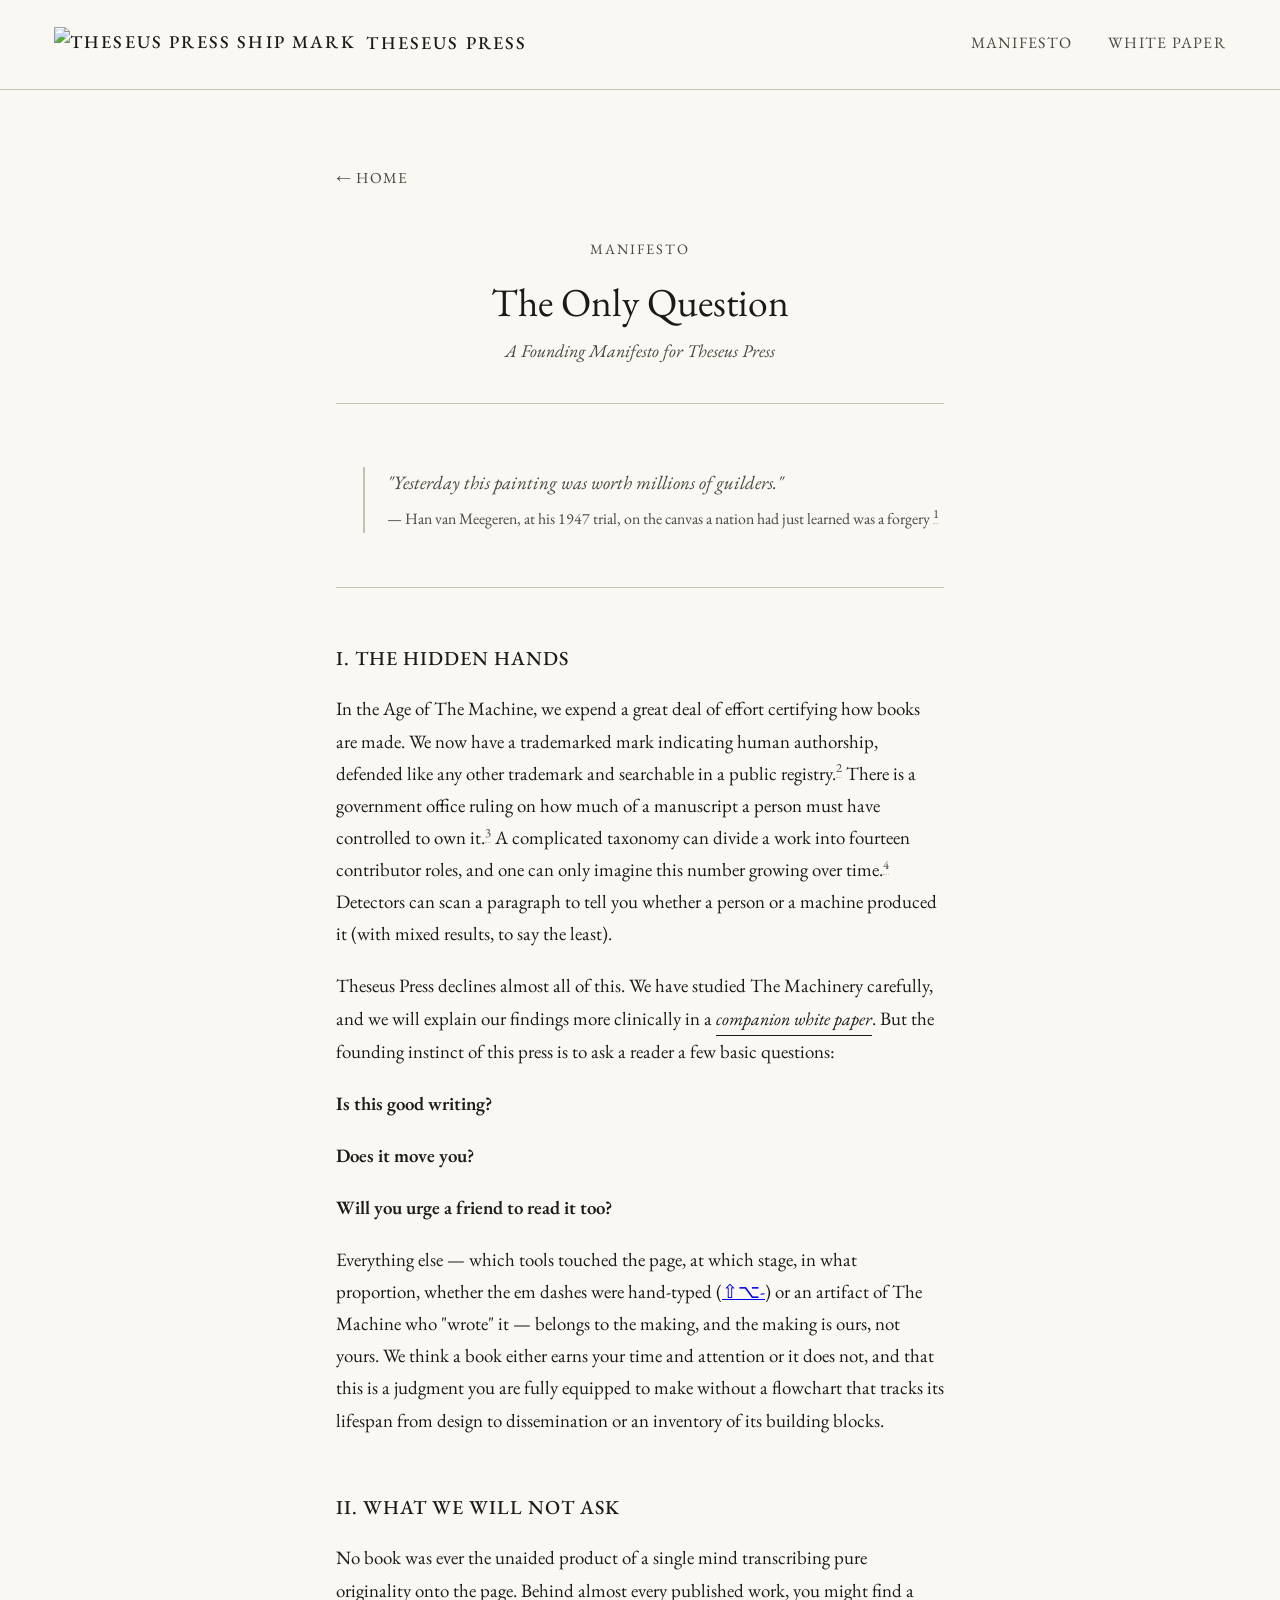
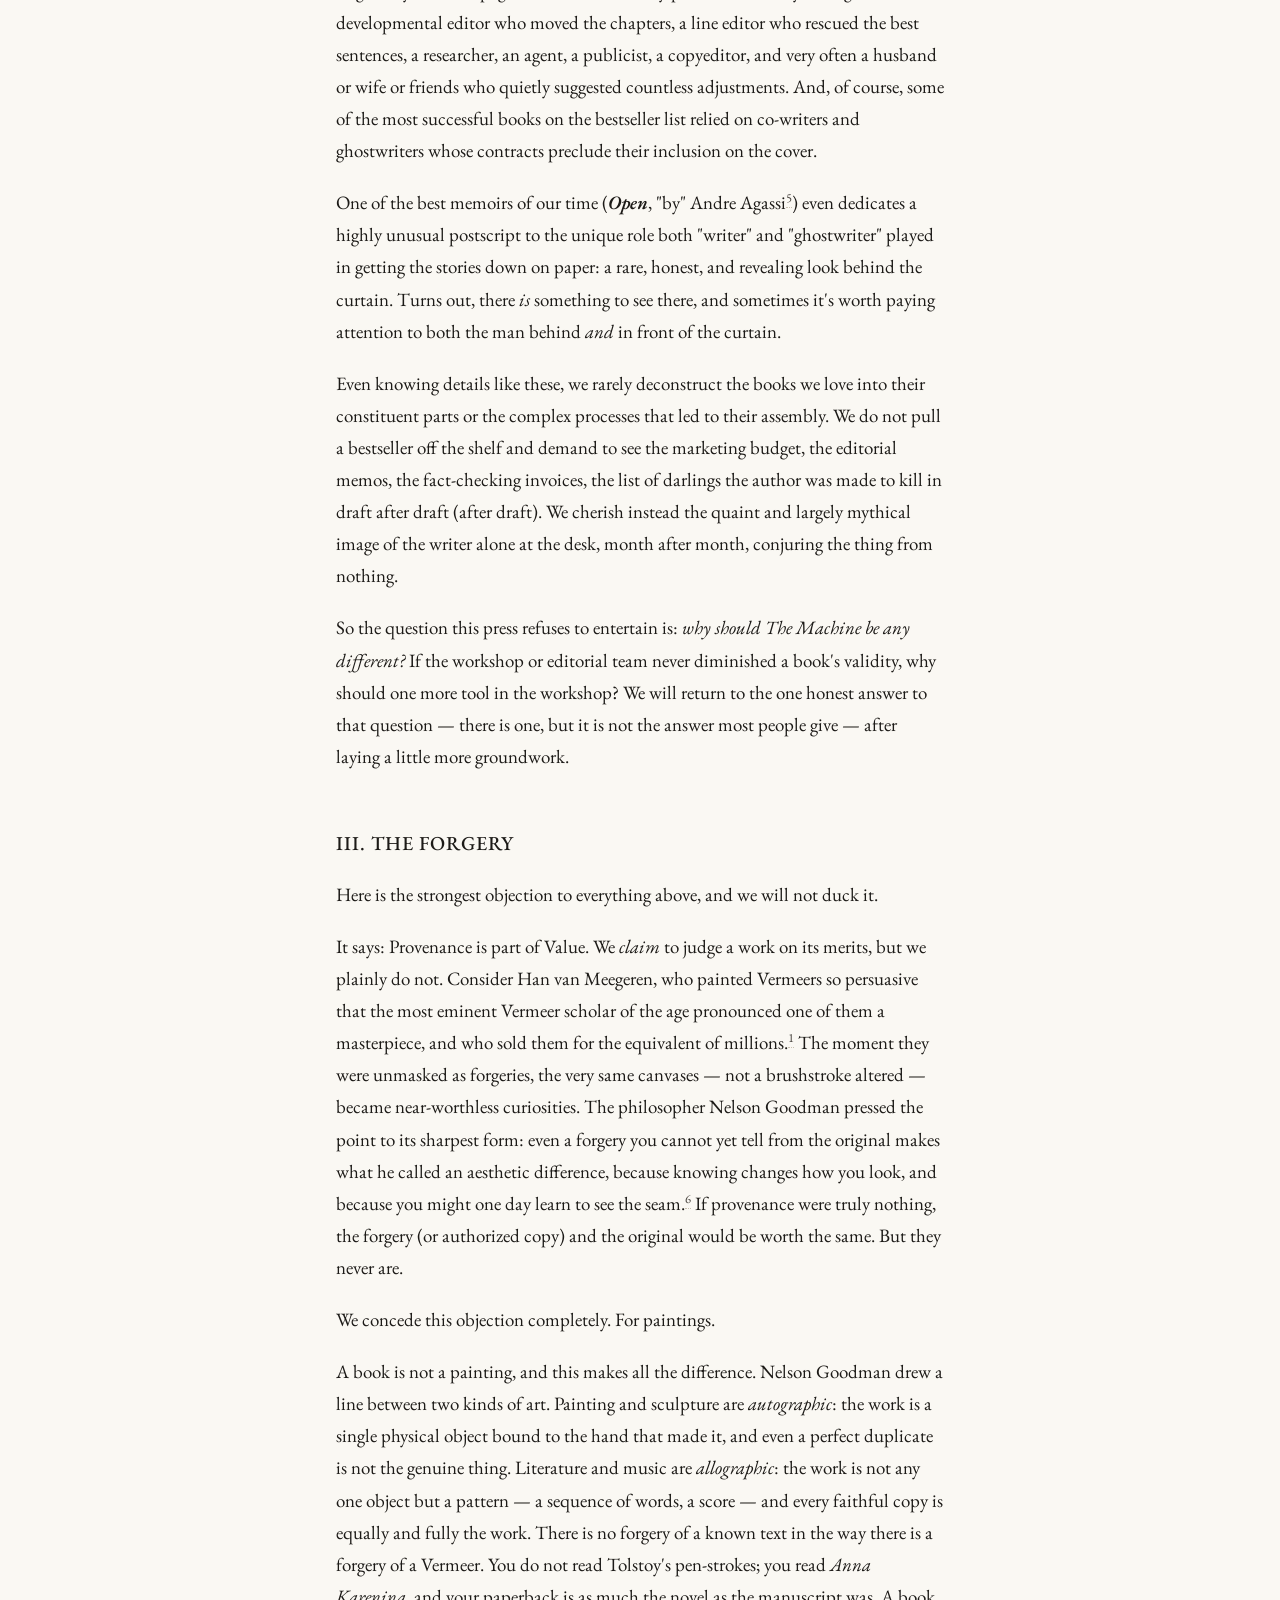
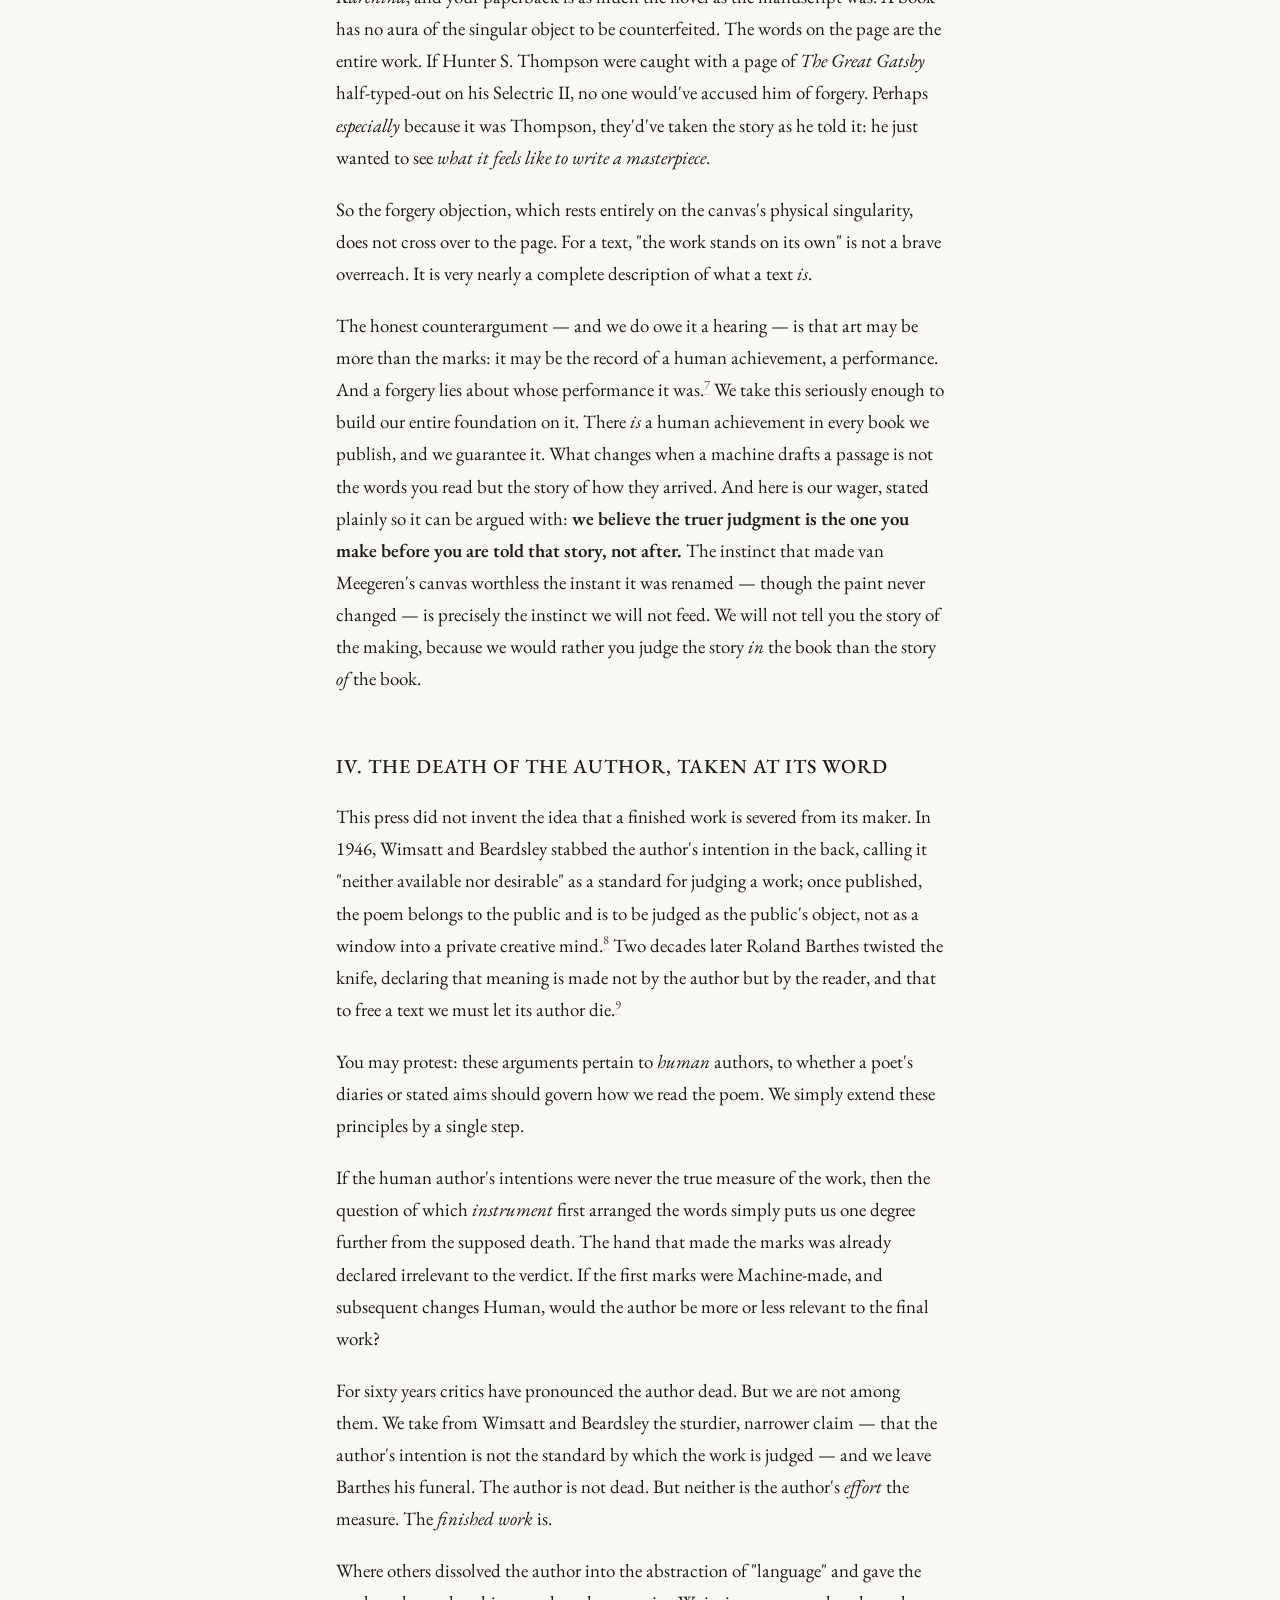
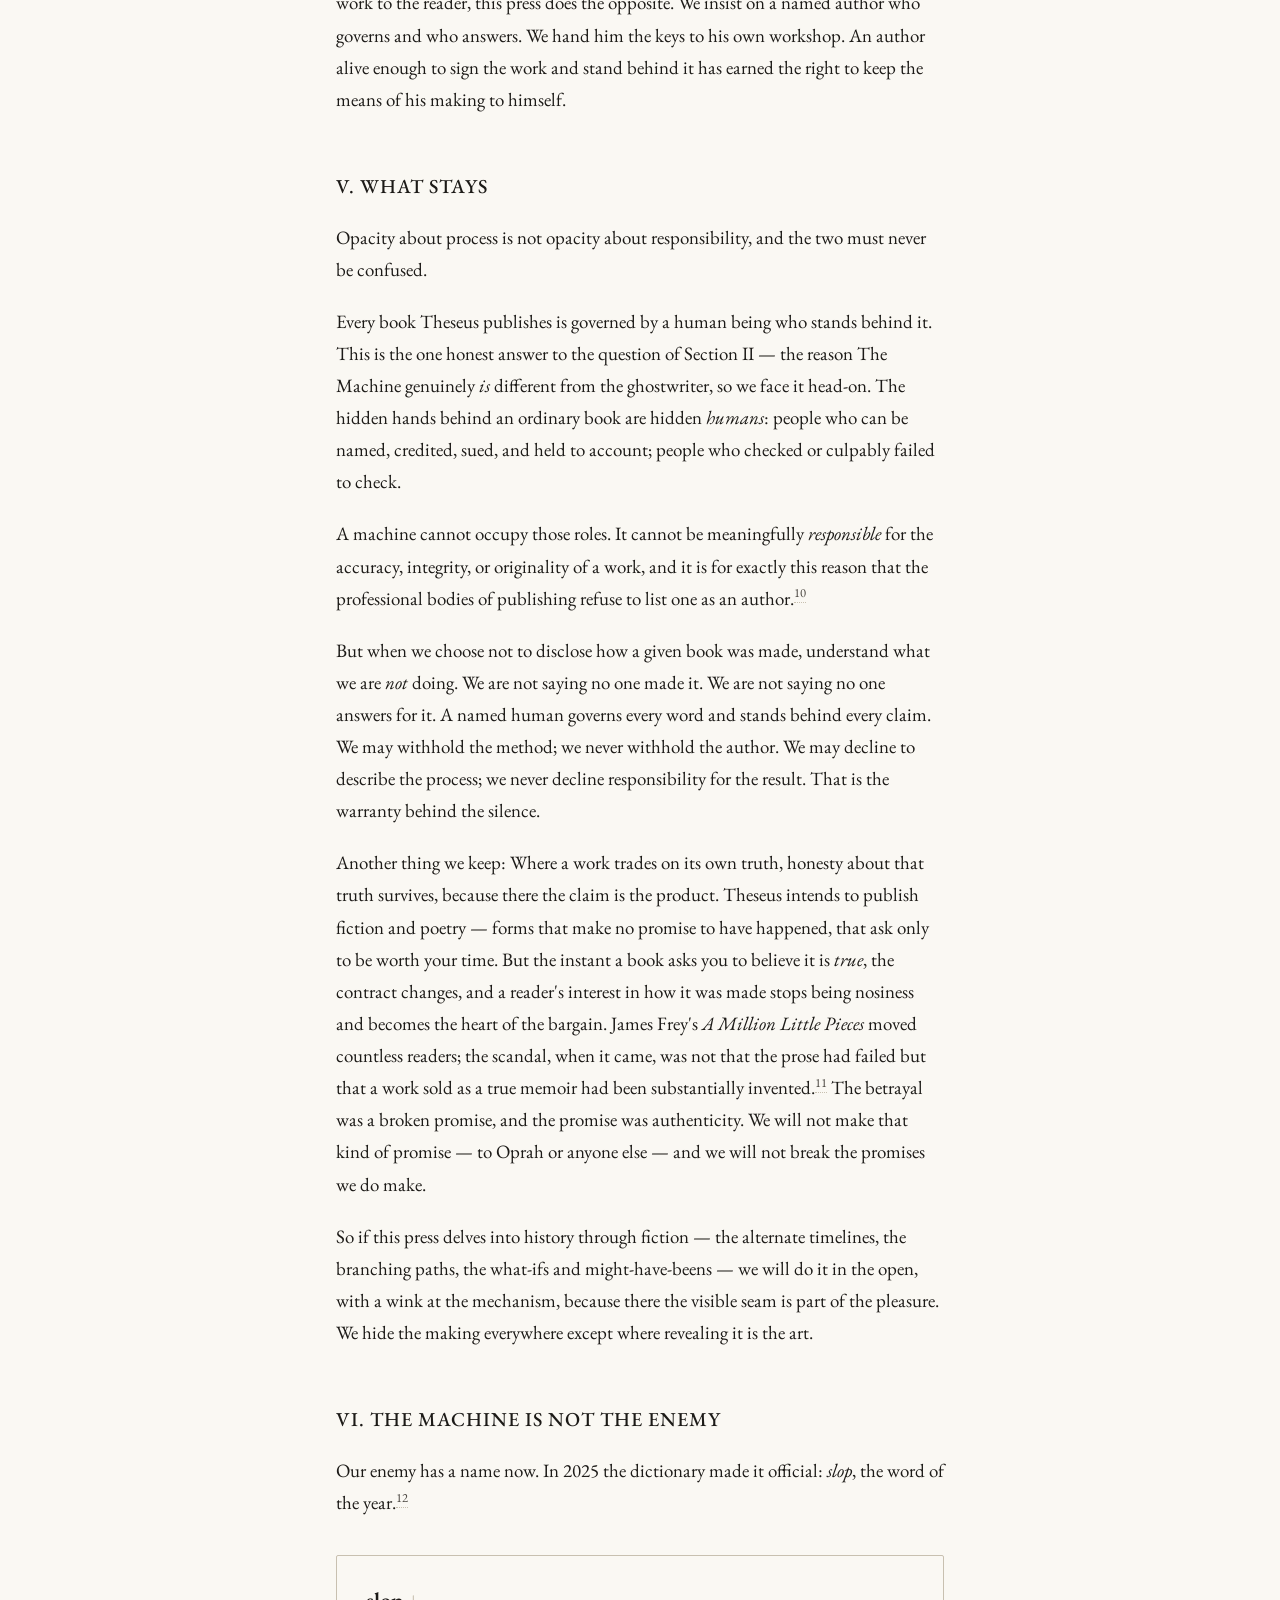
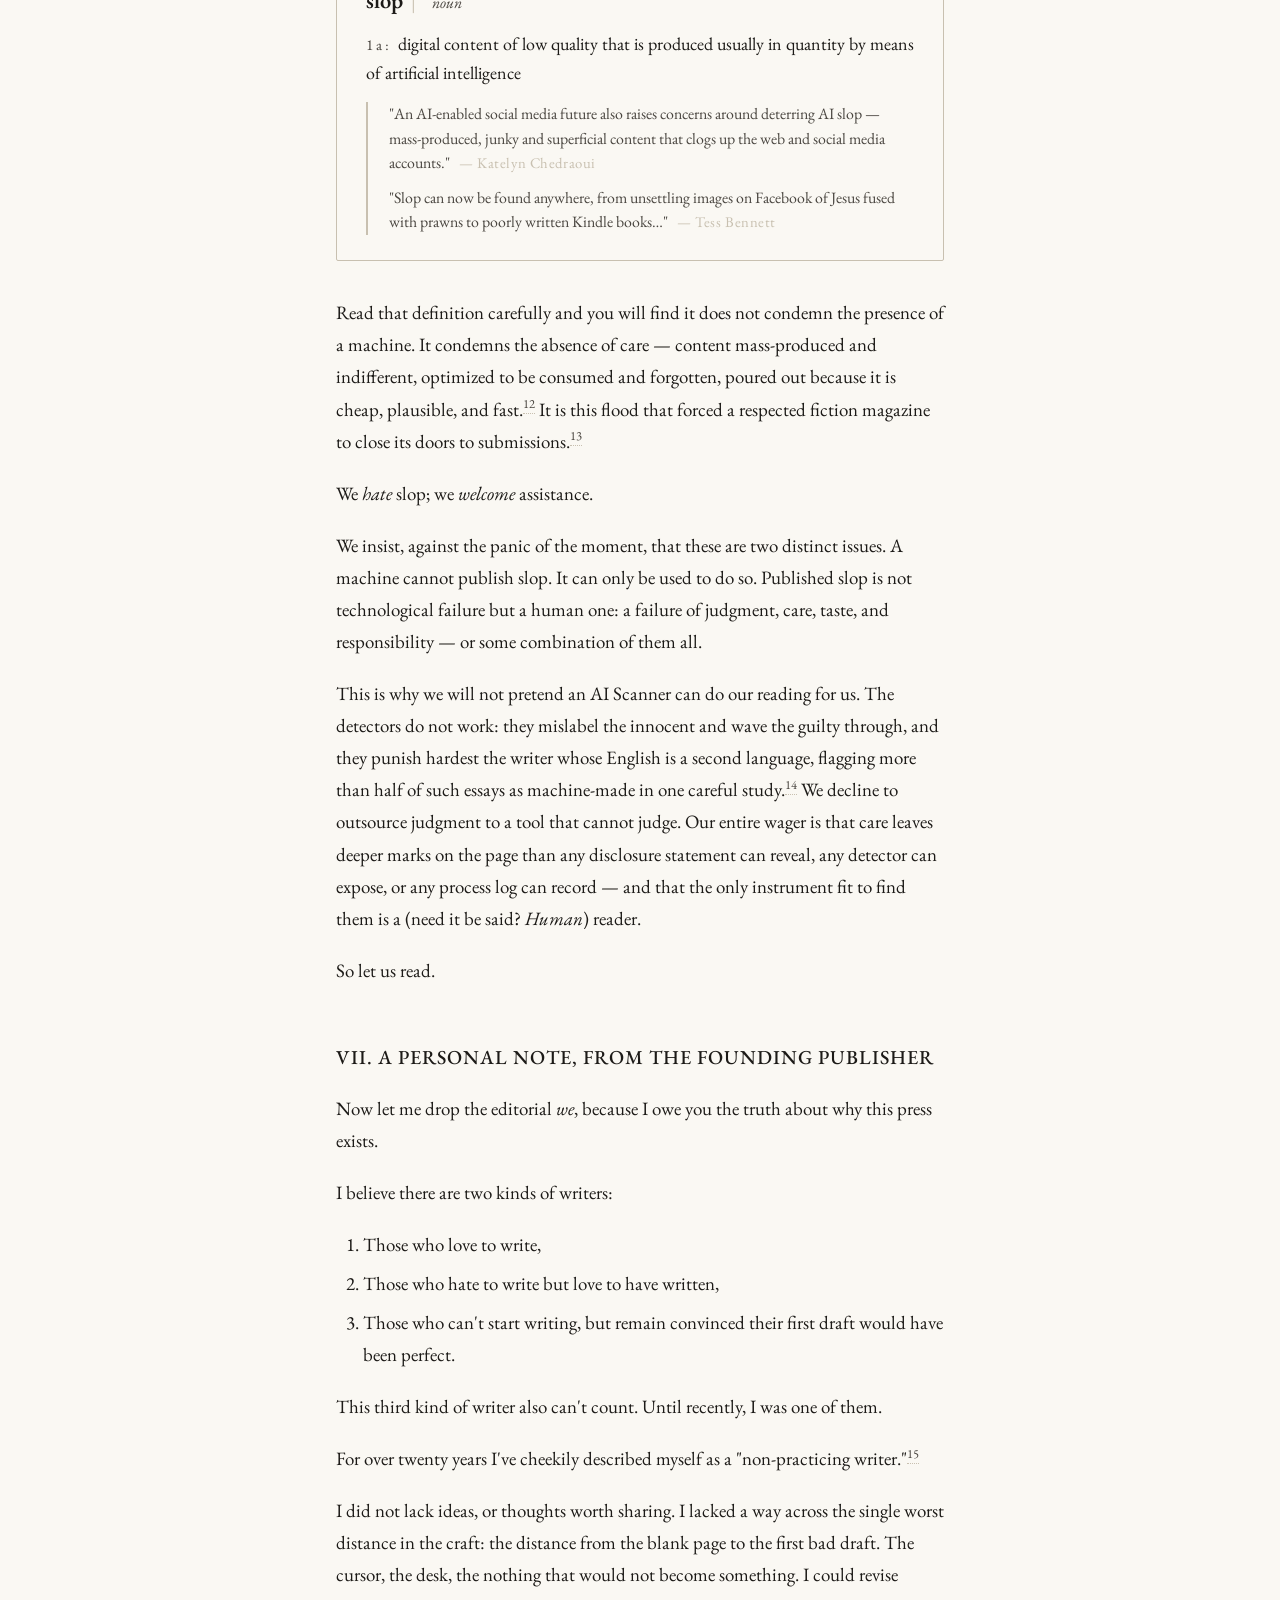
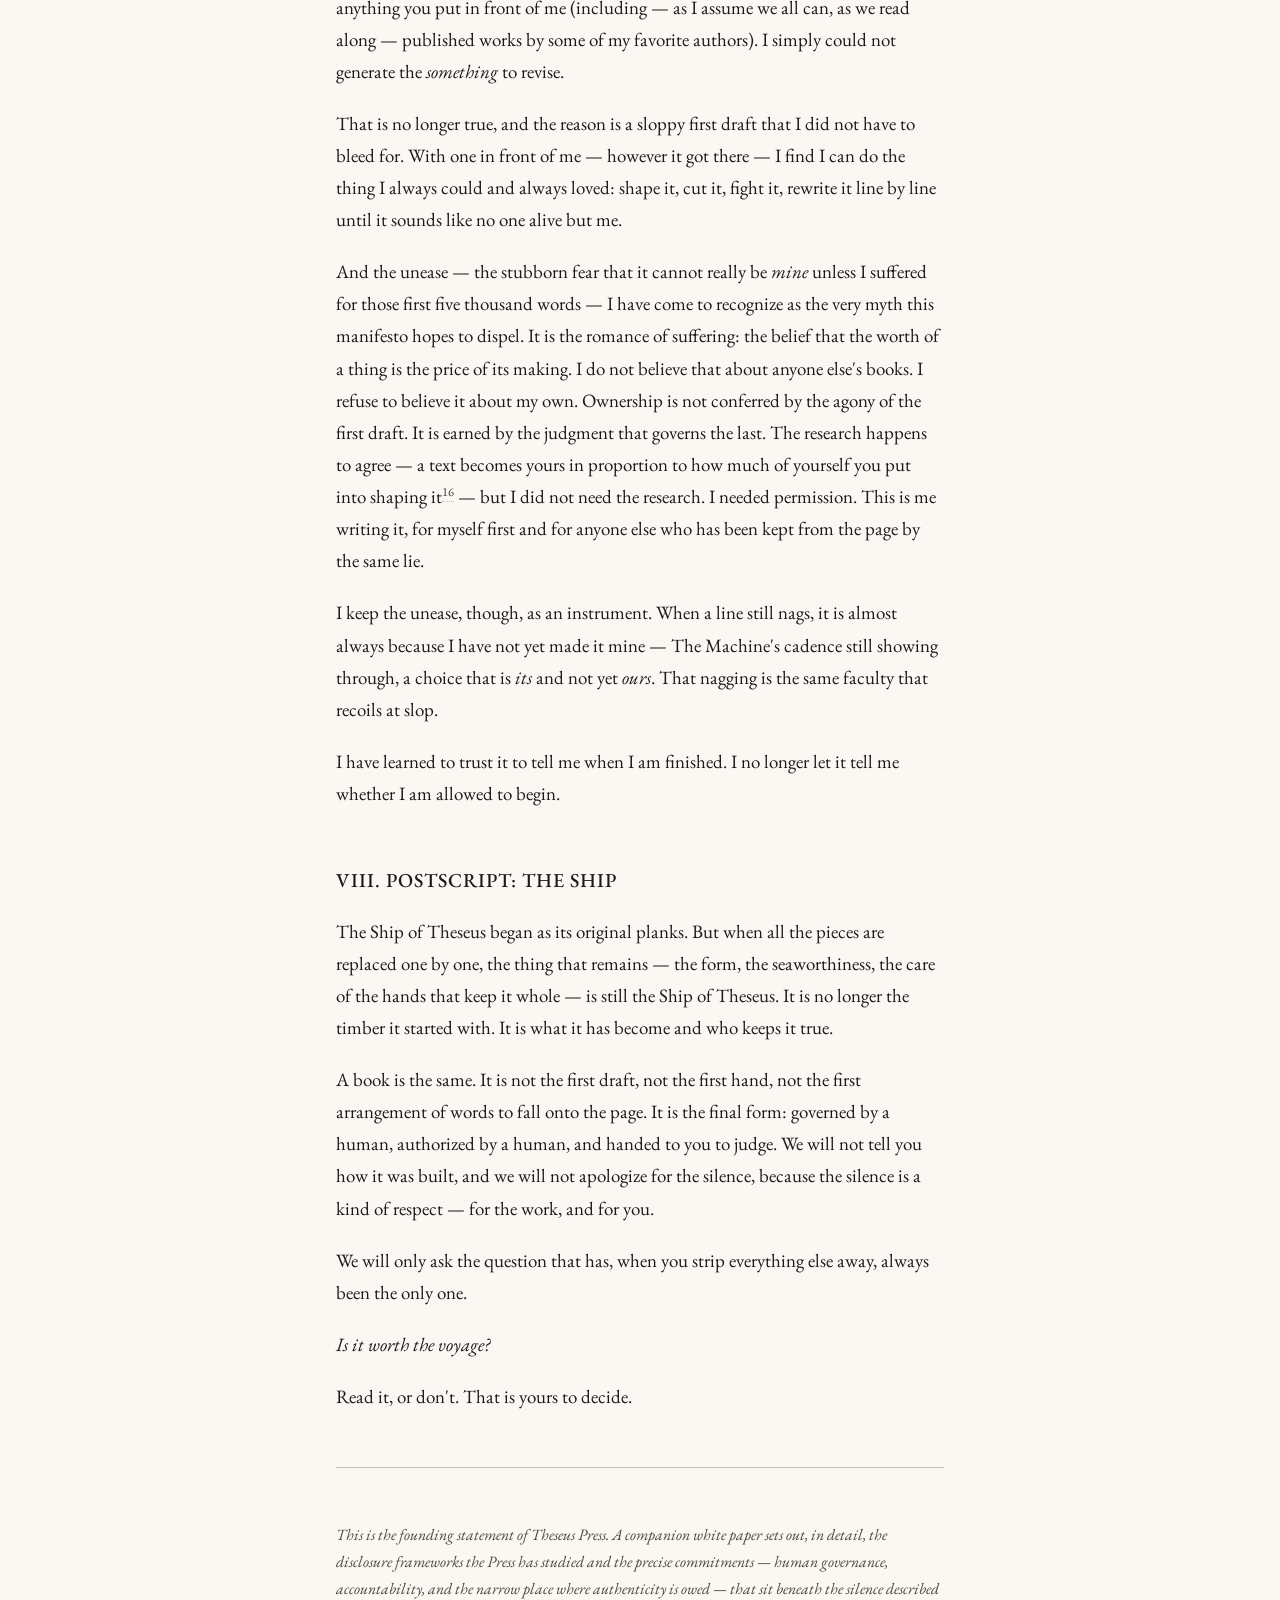
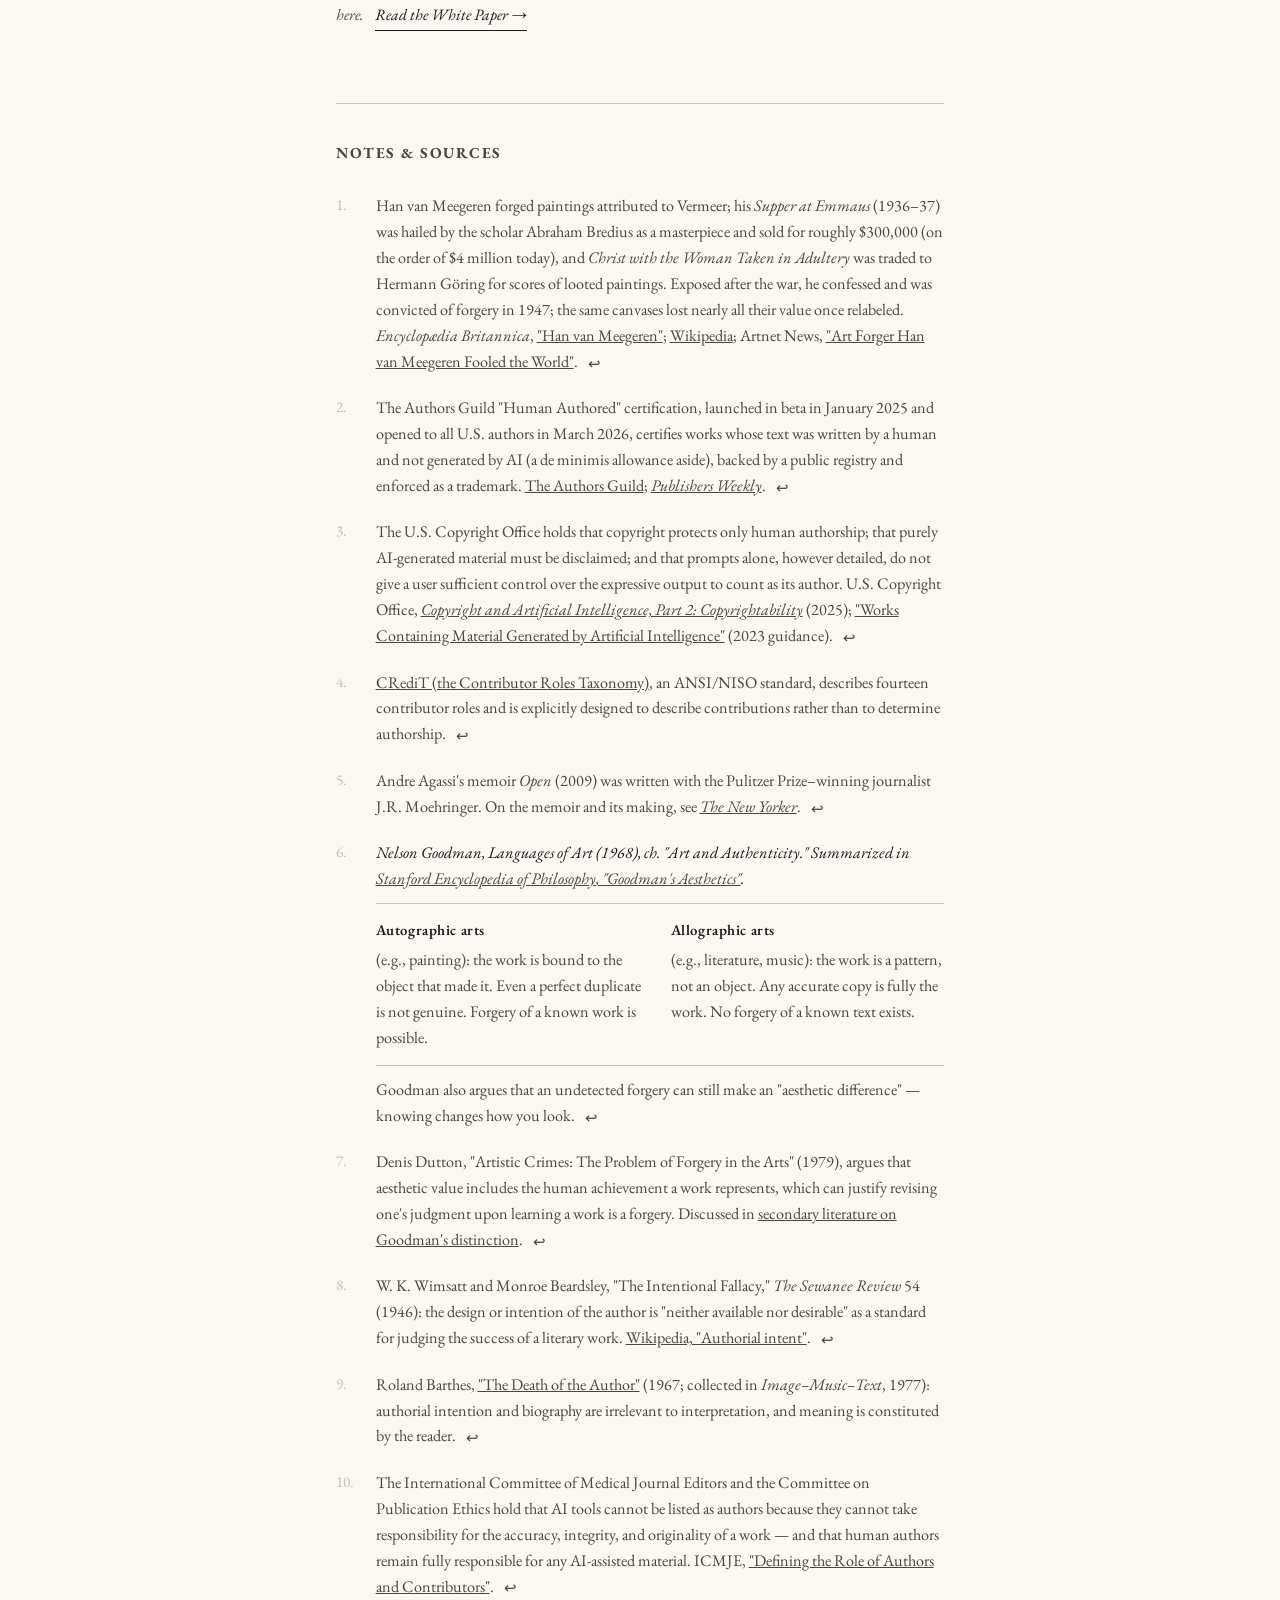
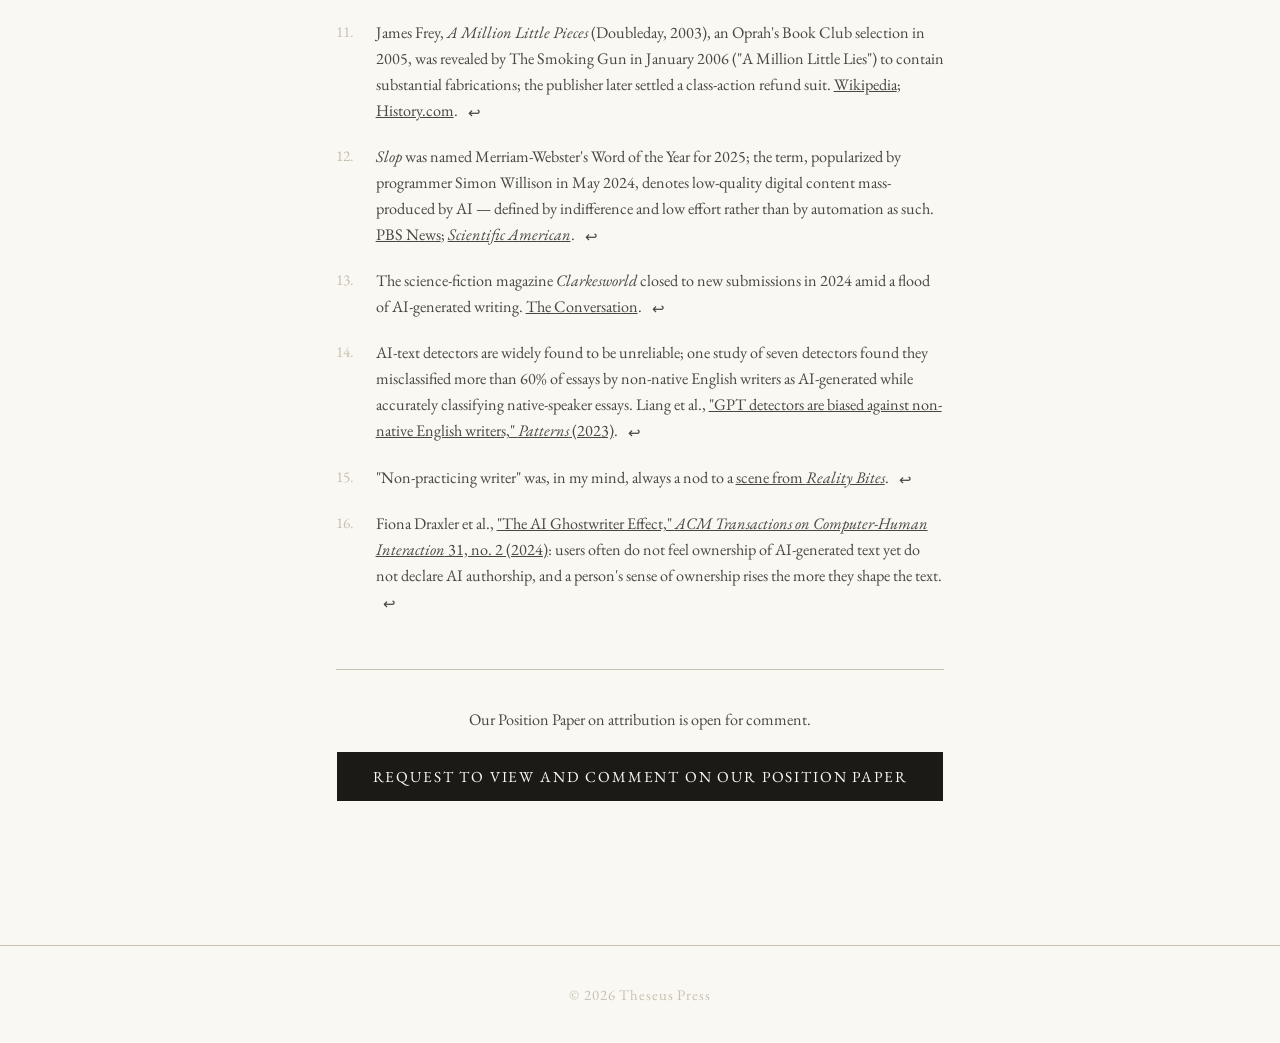
==== manifesto.html @ 5cb445e5 "Initial Move to New Repo" ====
<!doctype html>
<html lang="en">
    <head>
        <meta charset="UTF-8" />
        <meta name="viewport" content="width=device-width, initial-scale=1.0" />
        <title>The Only Question — Theseus Press</title>
        <meta
            name="description"
            content="A Founding Manifesto for Theseus Press. On provenance, authorship, and the only question that matters."
        />
        <link rel="stylesheet" href="css/style.css" />
        <link rel="icon" href="favicon.ico" type="image/x-icon" />
    </head>
    <body>
        <nav class="site-nav">
            <a class="wordmark" href="index.html">
                <img
                    src="ship-web.png"
                    alt="Theseus Press ship mark"
                    class="nav-icon"
                />
                Theseus Press
            </a>
            <ul>
                <li><a href="manifesto.html">Manifesto</a></li>
                <li><a href="white-paper.html">White Paper</a></li>
            </ul>
        </nav>

        <main class="prose-wrap">
            <a class="back-link" href="index.html">Home</a>

            <header class="prose-header">
                <p class="label">Manifesto</p>
                <h1>The Only Question</h1>
                <p class="subtitle">A Founding Manifesto for Theseus Press</p>
            </header>

            <article class="prose">
                <blockquote>
                    <p>
                        <em
                            >"Yesterday this painting was worth millions of
                            guilders."</em
                        >
                    </p>
                    <cite
                        >— Han van Meegeren, at his 1947 trial, on the canvas a
                        nation had just learned was a
                        <span style="white-space: nowrap"
                            >forgery
                            <span class="fn"
                                ><sup><a href="#note-1" id="ref-1">1</a></sup
                                ><span class="fn-bubble"
                                    >Han van Meegeren forged paintings
                                    attributed to Vermeer; his
                                    <em>Supper at Emmaus</em> was hailed as a
                                    masterpiece and sold for ~$4M in today's
                                    money. Exposed after WWII, he was convicted
                                    of forgery in 1947; the same canvases lost
                                    nearly all their value once relabeled.</span
                                ></span
                            ></span
                        ></cite
                    >
                </blockquote>

                <hr />

                <h2>I. The hidden hands</h2>

                <p>
                    In the Age of The Machine, we expend a great deal of effort
                    certifying how books are made. We now have a trademarked
                    mark indicating human authorship, defended like any other
                    trademark and searchable in a public registry.<span
                        class="fn"
                        ><sup><a href="#note-2" id="ref-2">2</a></sup
                        ><span class="fn-bubble"
                            >The Authors Guild "Human Authored" certification,
                            launched in beta Jan. 2025 and opened to all U.S.
                            authors in March 2026, is backed by a public
                            registry and enforced as a trademark.</span
                        ></span
                    >
                    There is a government office ruling on how much of a
                    manuscript a person must have controlled to own it.<span
                        class="fn"
                        ><sup><a href="#note-3" id="ref-3">3</a></sup
                        ><span class="fn-bubble"
                            >The U.S. Copyright Office holds that purely
                            machine-generated material must be disclaimed, and
                            that prompts alone do not give a user sufficient
                            control over expressive output to count as its
                            author.
                            <em
                                >Copyright and Artificial Intelligence, Part 2:
                                Copyrightability</em
                            >
                            (2025).</span
                        ></span
                    >
                    A complicated taxonomy can divide a work into fourteen
                    contributor roles, and one can only imagine this number
                    growing over time.<span class="fn"
                        ><sup><a href="#note-4" id="ref-4">4</a></sup
                        ><span class="fn-bubble"
                            >CRediT (the Contributor Roles Taxonomy), an
                            ANSI/NISO standard, describes fourteen contributor
                            roles and is designed to describe contributions
                            rather than determine authorship.
                            credit.niso.org</span
                        ></span
                    >
                    Detectors can scan a paragraph to tell you whether a person
                    or a machine produced it (with mixed results, to say the
                    least).
                </p>

                <p>
                    Theseus Press declines almost all of this. We have studied
                    The Machinery carefully, and we will explain our findings
                    more clinically in a
                    <a class="text-link" href="white-paper.html"
                        >companion white paper</a
                    >. But the founding instinct of this press is to ask a
                    reader a few basic questions:
                </p>

                <p><strong>Is this good writing?</strong></p>
                <p><strong>Does it move you?</strong></p>
                <p><strong>Will you urge a friend to read it too?</strong></p>

                <p>
                    Everything else — which tools touched the page, at which
                    stage, in what proportion, whether the em dashes were
                    hand-typed (<a
                        href="https://www.instagram.com/reels/CW6pli_FvYC/"
                        target="_blank"
                        rel="noopener"
                        >⇧⌥-</a
                    >) or an artifact of The Machine who "wrote" it — belongs to
                    the making, and the making is ours, not yours. We think a
                    book either earns your time and attention or it does not,
                    and that this is a judgment you are fully equipped to make
                    without a flowchart that tracks its lifespan from design to
                    dissemination or an inventory of its building blocks.
                </p>

                <h2>II. What we will not ask</h2>

                <p>
                    No book was ever the unaided product of a single mind
                    transcribing pure originality onto the page. Behind almost
                    every published work, you might find a developmental editor
                    who moved the chapters, a line editor who rescued the best
                    sentences, a researcher, an agent, a publicist, a
                    copyeditor, and very often a husband or wife or friends who
                    quietly suggested countless adjustments. And, of course,
                    some of the most successful books on the bestseller list
                    relied on co-writers and ghostwriters whose contracts
                    preclude their inclusion on the cover.
                </p>

                <p>
                    One of the best memoirs of our time (<strong
                        ><em>Open</em></strong
                    >, "by" Andre Agassi<span class="fn"
                        ><sup><a href="#note-5" id="ref-5">5</a></sup
                        ><span class="fn-bubble"
                            >Andre Agassi's memoir <em>Open</em> (2009) was
                            written with the Pulitzer Prize–winning journalist
                            J.R. Moehringer. On the memoir and its making, see
                            <em>The New Yorker</em>.</span
                        ></span
                    >) even dedicates a highly unusual postscript to the unique
                    role both "writer" and "ghostwriter" played in getting the
                    stories down on paper: a rare, honest, and revealing look
                    behind the curtain. Turns out, there <em>is</em> something
                    to see there, and sometimes it's worth paying attention to
                    both the man behind <em>and</em> in front of the curtain.
                </p>

                <p>
                    Even knowing details like these, we rarely deconstruct the
                    books we love into their constituent parts or the complex
                    processes that led to their assembly. We do not pull a
                    bestseller off the shelf and demand to see the marketing
                    budget, the editorial memos, the fact-checking invoices, the
                    list of darlings the author was made to kill in draft after
                    draft (after draft). We cherish instead the quaint and
                    largely mythical image of the writer alone at the desk,
                    month after month, conjuring the thing from nothing.
                </p>

                <p>
                    So the question this press refuses to entertain is:
                    <em>why should The Machine be any different?</em> If the
                    workshop or editorial team never diminished a book's
                    validity, why should one more tool in the workshop? We will
                    return to the one honest answer to that question — there is
                    one, but it is not the answer most people give — after
                    laying a little more groundwork.
                </p>

                <h2>III. The forgery</h2>

                <p>
                    Here is the strongest objection to everything above, and we
                    will not duck it.
                </p>

                <p>
                    It says: Provenance is part of Value. We <em>claim</em> to
                    judge a work on its merits, but we plainly do not. Consider
                    Han van Meegeren, who painted Vermeers so persuasive that
                    the most eminent Vermeer scholar of the age pronounced one
                    of them a masterpiece, and who sold them for the equivalent
                    of millions.<span class="fn"
                        ><sup><a href="#note-1">1</a></sup
                        ><span class="fn-bubble"
                            >Han van Meegeren forged paintings attributed to
                            Vermeer; his <em>Supper at Emmaus</em> was hailed as
                            a masterpiece and sold for ~$4M in today's money.
                            Exposed after WWII, he was convicted of forgery in
                            1947; the same canvases lost nearly all their value
                            once relabeled.</span
                        ></span
                    >
                    The moment they were unmasked as forgeries, the very same
                    canvases — not a brushstroke altered — became near-worthless
                    curiosities. The philosopher Nelson Goodman pressed the
                    point to its sharpest form: even a forgery you cannot yet
                    tell from the original makes what he called an aesthetic
                    difference, because knowing changes how you look, and
                    because you might one day learn to see the seam.<span
                        class="fn"
                        ><sup><a href="#note-6" id="ref-6">6</a></sup
                        ><span class="fn-bubble"
                            >Nelson Goodman, <em>Languages of Art</em> (1968),
                            distinguishes <em>autographic</em> arts (painting),
                            where even an exact duplicate is not genuine, from
                            <em>allographic</em> arts (literature, music), where
                            any accurate copy is fully the work. He also argues
                            an undetected forgery still makes an "aesthetic
                            difference."</span
                        ></span
                    >
                    If provenance were truly nothing, the forgery (or authorized
                    copy) and the original would be worth the same. But they
                    never are.
                </p>

                <p>We concede this objection completely. For paintings.</p>

                <p>
                    A book is not a painting, and this makes all the difference.
                    Nelson Goodman drew a line between two kinds of art.
                    Painting and sculpture are <em>autographic</em>: the work is
                    a single physical object bound to the hand that made it, and
                    even a perfect duplicate is not the genuine thing.
                    Literature and music are <em>allographic</em>: the work is
                    not any one object but a pattern — a sequence of words, a
                    score — and every faithful copy is equally and fully the
                    work. There is no forgery of a known text in the way there
                    is a forgery of a Vermeer. You do not read Tolstoy's
                    pen-strokes; you read <em>Anna Karenina</em>, and your
                    paperback is as much the novel as the manuscript was. A book
                    has no aura of the singular object to be counterfeited. The
                    words on the page are the entire work. If Hunter S. Thompson
                    were caught with a page of
                    <em>The Great Gatsby</em> half-typed-out on his Selectric
                    II, no one would've accused him of forgery. Perhaps
                    <em>especially</em> because it was Thompson, they'd've taken
                    the story as he told it: he just wanted to see
                    <em>what it feels like to write a masterpiece</em>.
                </p>

                <p>
                    So the forgery objection, which rests entirely on the
                    canvas's physical singularity, does not cross over to the
                    page. For a text, "the work stands on its own" is not a
                    brave overreach. It is very nearly a complete description of
                    what a text <em>is</em>.
                </p>

                <p>
                    The honest counterargument — and we do owe it a hearing — is
                    that art may be more than the marks: it may be the record of
                    a human achievement, a performance. And a forgery lies about
                    whose performance it was.<span class="fn"
                        ><sup><a href="#note-7" id="ref-7">7</a></sup
                        ><span class="fn-bubble"
                            >Denis Dutton, "Artistic Crimes: The Problem of
                            Forgery in the Arts" (1979), argues aesthetic value
                            includes the human achievement a work represents —
                            which can justify revising one's judgment upon
                            learning a work is a forgery.</span
                        ></span
                    >
                    We take this seriously enough to build our entire foundation
                    on it. There <em>is</em> a human achievement in every book
                    we publish, and we guarantee it. What changes when a machine
                    drafts a passage is not the words you read but the story of
                    how they arrived. And here is our wager, stated plainly so
                    it can be argued with:
                    <strong
                        >we believe the truer judgment is the one you make
                        before you are told that story, not after.</strong
                    >
                    The instinct that made van Meegeren's canvas worthless the
                    instant it was renamed — though the paint never changed — is
                    precisely the instinct we will not feed. We will not tell
                    you the story of the making, because we would rather you
                    judge the story <em>in</em> the book than the story
                    <em>of</em> the book.
                </p>

                <h2>IV. The death of the author, taken at its word</h2>

                <p>
                    This press did not invent the idea that a finished work is
                    severed from its maker. In 1946, Wimsatt and Beardsley
                    stabbed the author's intention in the back, calling it
                    "neither available nor desirable" as a standard for judging
                    a work; once published, the poem belongs to the public and
                    is to be judged as the public's object, not as a window into
                    a private creative mind.<span class="fn"
                        ><sup><a href="#note-8" id="ref-8">8</a></sup
                        ><span class="fn-bubble"
                            >W. K. Wimsatt and Monroe Beardsley, "The
                            Intentional Fallacy," <em>The Sewanee Review</em> 54
                            (1946): the design or intention of the author is
                            "neither available nor desirable" as a standard for
                            judging a literary work.</span
                        ></span
                    >
                    Two decades later Roland Barthes twisted the knife,
                    declaring that meaning is made not by the author but by the
                    reader, and that to free a text we must let its author
                    die.<span class="fn"
                        ><sup><a href="#note-9" id="ref-9">9</a></sup
                        ><span class="fn-bubble"
                            >Roland Barthes, "The Death of the Author" (1967;
                            collected in <em>Image–Music–Text</em>, 1977):
                            authorial intention and biography are irrelevant to
                            interpretation, and meaning is constituted by the
                            reader.</span
                        ></span
                    >
                </p>

                <p>
                    You may protest: these arguments pertain to
                    <em>human</em> authors, to whether a poet's diaries or
                    stated aims should govern how we read the poem. We simply
                    extend these principles by a single step.
                </p>

                <p>
                    If the human author's intentions were never the true measure
                    of the work, then the question of which
                    <em>instrument</em> first arranged the words simply puts us
                    one degree further from the supposed death. The hand that
                    made the marks was already declared irrelevant to the
                    verdict. If the first marks were Machine-made, and
                    subsequent changes Human, would the author be more or less
                    relevant to the final work?
                </p>

                <p>
                    For sixty years critics have pronounced the author dead. But
                    we are not among them. We take from Wimsatt and Beardsley
                    the sturdier, narrower claim — that the author's intention
                    is not the standard by which the work is judged — and we
                    leave Barthes his funeral. The author is not dead. But
                    neither is the author's <em>effort</em> the measure. The
                    <em>finished work</em> is.
                </p>

                <p>
                    Where others dissolved the author into the abstraction of
                    "language" and gave the work to the reader, this press does
                    the opposite. We insist on a named author who governs and
                    who answers. We hand him the keys to his own workshop. An
                    author alive enough to sign the work and stand behind it has
                    earned the right to keep the means of his making to himself.
                </p>

                <h2>V. What stays</h2>

                <p>
                    Opacity about process is not opacity about responsibility,
                    and the two must never be confused.
                </p>

                <p>
                    Every book Theseus publishes is governed by a human being
                    who stands behind it. This is the one honest answer to the
                    question of Section II — the reason The Machine genuinely
                    <em>is</em> different from the ghostwriter, so we face it
                    head-on. The hidden hands behind an ordinary book are hidden
                    <em>humans</em>: people who can be named, credited, sued,
                    and held to account; people who checked or culpably failed
                    to check.
                </p>

                <p>
                    A machine cannot occupy those roles. It cannot be
                    meaningfully <em>responsible</em> for the accuracy,
                    integrity, or originality of a work, and it is for exactly
                    this reason that the professional bodies of publishing
                    refuse to list one as an author.<span class="fn"
                        ><sup><a href="#note-10" id="ref-10">10</a></sup
                        ><span class="fn-bubble"
                            >The International Committee of Medical Journal
                            Editors and the Committee on Publication Ethics hold
                            that machines cannot be listed as authors because
                            they cannot take responsibility for a work's
                            accuracy, integrity, and originality.</span
                        ></span
                    >
                </p>

                <p>
                    But when we choose not to disclose how a given book was
                    made, understand what we are <em>not</em> doing. We are not
                    saying no one made it. We are not saying no one answers for
                    it. A named human governs every word and stands behind every
                    claim. We may withhold the method; we never withhold the
                    author. We may decline to describe the process; we never
                    decline responsibility for the result. That is the warranty
                    behind the silence.
                </p>

                <p>
                    Another thing we keep: Where a work trades on its own truth,
                    honesty about that truth survives, because there the claim
                    is the product. Theseus intends to publish fiction and
                    poetry — forms that make no promise to have happened, that
                    ask only to be worth your time. But the instant a book asks
                    you to believe it is <em>true</em>, the contract changes,
                    and a reader's interest in how it was made stops being
                    nosiness and becomes the heart of the bargain. James Frey's
                    <em>A Million Little Pieces</em> moved countless readers;
                    the scandal, when it came, was not that the prose had failed
                    but that a work sold as a true memoir had been substantially
                    invented.<span class="fn"
                        ><sup><a href="#note-11" id="ref-11">11</a></sup
                        ><span class="fn-bubble"
                            >James Frey,
                            <em>A Million Little Pieces</em> (Doubleday, 2003),
                            was revealed in January 2006 to contain substantial
                            fabrications; the publisher settled a class-action
                            refund suit. The harm lay in its having been sold as
                            a true memoir.</span
                        ></span
                    >
                    The betrayal was a broken promise, and the promise was
                    authenticity. We will not make that kind of promise — to
                    Oprah or anyone else — and we will not break the promises we
                    do make.
                </p>

                <p>
                    So if this press delves into history through fiction — the
                    alternate timelines, the branching paths, the what-ifs and
                    might-have-beens — we will do it in the open, with a wink at
                    the mechanism, because there the visible seam is part of the
                    pleasure. We hide the making everywhere except where
                    revealing it is the art.
                </p>

                <h2>VI. The Machine is not the enemy</h2>

                <p>
                    Our enemy has a name now. In 2025 the dictionary made it
                    official: <em>slop</em>, the word of the year.<span
                        class="fn"
                        ><sup><a href="#note-12" id="ref-12">12</a></sup
                        ><span class="fn-bubble"
                            ><em>Slop</em> was named Merriam-Webster's Word of
                            the Year for 2025; the term, popularized by Simon
                            Willison in May 2024, denotes low-quality digital
                            content mass-produced in quantity — defined by
                            indifference and low effort rather than automation
                            as such.</span
                        ></span
                    >
                </p>

                <blockquote class="dict-entry">
                    <span class="dict-headword">slop</span
                    ><span class="dict-sep">|</span
                    ><span class="dict-pos">noun</span>
                    <div class="dict-sense">
                        <span class="sense-num">1 a :</span> digital content of
                        low quality that is produced usually in quantity by
                        means of artificial intelligence
                    </div>
                    <div class="dict-citations">
                        <span class="dict-cite"
                            >"An AI-enabled social media future also raises
                            concerns around deterring AI slop — mass-produced,
                            junky and superficial content that clogs up the web
                            and social media accounts."
                            <span class="cite-attr"
                                >— Katelyn Chedraoui</span
                            ></span
                        >
                        <span class="dict-cite"
                            >"Slop can now be found anywhere, from unsettling
                            images on Facebook of Jesus fused with prawns to
                            poorly written Kindle books…"
                            <span class="cite-attr">— Tess Bennett</span></span
                        >
                    </div>
                </blockquote>

                <p>
                    Read that definition carefully and you will find it does not
                    condemn the presence of a machine. It condemns the absence
                    of care — content mass-produced and indifferent, optimized
                    to be consumed and forgotten, poured out because it is
                    cheap, plausible, and fast.<span class="fn"
                        ><sup><a href="#note-12">12</a></sup
                        ><span class="fn-bubble"
                            ><em>Slop</em> is defined by indifference and low
                            effort rather than by automation as such.</span
                        ></span
                    >
                    It is this flood that forced a respected fiction magazine to
                    close its doors to submissions.<span class="fn"
                        ><sup><a href="#note-13" id="ref-13">13</a></sup
                        ><span class="fn-bubble"
                            >The science-fiction magazine
                            <em>Clarkesworld</em> closed to new submissions in
                            2024 amid a flood of machine-generated
                            writing.</span
                        ></span
                    >
                </p>

                <p>We <em>hate</em> slop; we <em>welcome</em> assistance.</p>

                <p>
                    We insist, against the panic of the moment, that these are
                    two distinct issues. A machine cannot publish slop. It can
                    only be used to do so. Published slop is not technological
                    failure but a human one: a failure of judgment, care, taste,
                    and responsibility — or some combination of them all.
                </p>

                <p>
                    This is why we will not pretend an AI Scanner can do our
                    reading for us. The detectors do not work: they mislabel the
                    innocent and wave the guilty through, and they punish
                    hardest the writer whose English is a second language,
                    flagging more than half of such essays as machine-made in
                    one careful study.<span class="fn"
                        ><sup><a href="#note-14" id="ref-14">14</a></sup
                        ><span class="fn-bubble"
                            >Liang et al., "GPT detectors are biased against
                            non-native English writers,"
                            <em>Patterns</em> (2023): seven detectors
                            misclassified more than 60% of essays by non-native
                            English writers as machine-generated.</span
                        ></span
                    >
                    We decline to outsource judgment to a tool that cannot
                    judge. Our entire wager is that care leaves deeper marks on
                    the page than any disclosure statement can reveal, any
                    detector can expose, or any process log can record — and
                    that the only instrument fit to find them is a (need it be
                    said? <em>Human</em>) reader.
                </p>

                <p>So let us read.</p>

                <h2>VII. A personal note, from the Founding Publisher</h2>

                <p>
                    Now let me drop the editorial <em>we</em>, because I owe you
                    the truth about why this press exists.
                </p>

                <p>I believe there are two kinds of writers:</p>

                <ol>
                    <li>Those who love to write,</li>
                    <li>Those who hate to write but love to have written,</li>
                    <li>
                        Those who can't start writing, but remain convinced
                        their first draft would have been perfect.
                    </li>
                </ol>

                <p>
                    This third kind of writer also can't count. Until recently,
                    I was one of them.
                </p>

                <p>
                    For over twenty years I've cheekily described myself as a
                    "non-practicing writer."<span class="fn"
                        ><sup><a href="#note-15" id="ref-15">15</a></sup
                        ><span class="fn-bubble"
                            >"Non-practicing writer" was, in my mind, always a
                            nod to a scene from <em>Reality Bites</em>.</span
                        ></span
                    >
                </p>

                <p>
                    I did not lack ideas, or thoughts worth sharing. I lacked a
                    way across the single worst distance in the craft: the
                    distance from the blank page to the first bad draft. The
                    cursor, the desk, the nothing that would not become
                    something. I could revise anything you put in front of me
                    (including — as I assume we all can, as we read along —
                    published works by some of my favorite authors). I simply
                    could not generate the <em>something</em> to revise.
                </p>

                <p>
                    That is no longer true, and the reason is a sloppy first
                    draft that I did not have to bleed for. With one in front of
                    me — however it got there — I find I can do the thing I
                    always could and always loved: shape it, cut it, fight it,
                    rewrite it line by line until it sounds like no one alive
                    but me.
                </p>

                <p>
                    And the unease — the stubborn fear that it cannot really be
                    <em>mine</em> unless I suffered for those first five
                    thousand words — I have come to recognize as the very myth
                    this manifesto hopes to dispel. It is the romance of
                    suffering: the belief that the worth of a thing is the price
                    of its making. I do not believe that about anyone else's
                    books. I refuse to believe it about my own. Ownership is not
                    conferred by the agony of the first draft. It is earned by
                    the judgment that governs the last. The research happens to
                    agree — a text becomes yours in proportion to how much of
                    yourself you put into shaping it<span class="fn"
                        ><sup><a href="#note-16" id="ref-16">16</a></sup
                        ><span class="fn-bubble"
                            >Fiona Draxler et al., "The AI Ghostwriter Effect,"
                            <em
                                >ACM Transactions on Computer-Human
                                Interaction</em
                            >
                            31, no. 2 (2024): a person's sense of ownership over
                            a text rises the more they shape it.</span
                        ></span
                    >
                    — but I did not need the research. I needed permission. This
                    is me writing it, for myself first and for anyone else who
                    has been kept from the page by the same lie.
                </p>

                <p>
                    I keep the unease, though, as an instrument. When a line
                    still nags, it is almost always because I have not yet made
                    it mine — The Machine's cadence still showing through, a
                    choice that is <em>its</em> and not yet <em>ours</em>. That
                    nagging is the same faculty that recoils at slop.
                </p>

                <p>
                    I have learned to trust it to tell me when I am finished. I
                    no longer let it tell me whether I am allowed to begin.
                </p>

                <h2>VIII. Postscript: The ship</h2>

                <p>
                    The Ship of Theseus began as its original planks. But when
                    all the pieces are replaced one by one, the thing that
                    remains — the form, the seaworthiness, the care of the hands
                    that keep it whole — is still the Ship of Theseus. It is no
                    longer the timber it started with. It is what it has become
                    and who keeps it true.
                </p>

                <p>
                    A book is the same. It is not the first draft, not the first
                    hand, not the first arrangement of words to fall onto the
                    page. It is the final form: governed by a human, authorized
                    by a human, and handed to you to judge. We will not tell you
                    how it was built, and we will not apologize for the silence,
                    because the silence is a kind of respect — for the work, and
                    for you.
                </p>

                <p>
                    We will only ask the question that has, when you strip
                    everything else away, always been the only one.
                </p>

                <p><em>Is it worth the voyage?</em></p>

                <p>Read it, or don't. That is yours to decide.</p>

                <hr />
            </article>

            <p style="margin: 2.5rem 0; font-size: 0.88rem; font-style: italic; color: var(--ink-light);">
              <em>This is the founding statement of Theseus Press. A companion white paper sets out, in detail, the disclosure frameworks the Press has studied and the precise commitments — human governance, accountability, and the narrow place where authenticity is owed — that sit beneath the silence described here.</em>
              <a class="text-link" href="white-paper.html" style="margin-left: 0.5rem; font-size: 0.88rem;">Read the White Paper →</a>
            </p>

            <section class="prose-notes">
                <h2>Notes &amp; Sources</h2>
                <ol>
                    <li id="note-1">
                        Han van Meegeren forged paintings attributed to Vermeer;
                        his <em>Supper at Emmaus</em> (1936–37) was hailed by
                        the scholar Abraham Bredius as a masterpiece and sold
                        for roughly $300,000 (on the order of $4 million today),
                        and <em>Christ with the Woman Taken in Adultery</em> was
                        traded to Hermann Göring for scores of looted paintings.
                        Exposed after the war, he confessed and was convicted of
                        forgery in 1947; the same canvases lost nearly all their
                        value once relabeled. <em>Encyclopædia Britannica</em>,
                        <a
                            href="https://www.britannica.com/biography/Han-van-Meegeren"
                            target="_blank"
                            rel="noopener"
                            >"Han van Meegeren"</a
                        >;
                        <a
                            href="https://en.wikipedia.org/wiki/Han_van_Meegeren"
                            target="_blank"
                            rel="noopener"
                            >Wikipedia</a
                        >; Artnet News,
                        <a
                            href="https://news.artnet.com/art-world/the-last-vermeer-1922335"
                            target="_blank"
                            rel="noopener"
                            >"Art Forger Han van Meegeren Fooled the World"</a
                        >.
                        <a
                            href="#ref-1"
                            class="note-return"
                            aria-label="Return to text"
                            >↩</a
                        >
                    </li>
                    <li id="note-2">
                        The Authors Guild "Human Authored" certification,
                        launched in beta in January 2025 and opened to all U.S.
                        authors in March 2026, certifies works whose text was
                        written by a human and not generated by AI (a de minimis
                        allowance aside), backed by a public registry and
                        enforced as a trademark.
                        <a
                            href="https://authorsguild.org/news/human-authored-certification-expands-to-all-authors/"
                            target="_blank"
                            rel="noopener"
                            >The Authors Guild</a
                        >;
                        <a
                            href="https://www.publishersweekly.com/pw/by-topic/industry-news/publisher-news/article/99836-authors-guild-opens-human-authored-certification-to-all-u-s-authors-and-publishers.html"
                            target="_blank"
                            rel="noopener"
                            ><em>Publishers Weekly</em></a
                        >.
                        <a
                            href="#ref-2"
                            class="note-return"
                            aria-label="Return to text"
                            >↩</a
                        >
                    </li>
                    <li id="note-3">
                        The U.S. Copyright Office holds that copyright protects
                        only human authorship; that purely AI-generated material
                        must be disclaimed; and that prompts alone, however
                        detailed, do not give a user sufficient control over the
                        expressive output to count as its author. U.S. Copyright
                        Office,
                        <a
                            href="https://www.copyright.gov/ai/"
                            target="_blank"
                            rel="noopener"
                            ><em
                                >Copyright and Artificial Intelligence, Part 2:
                                Copyrightability</em
                            ></a
                        >
                        (2025);
                        <a
                            href="https://www.copyright.gov/ai/ai_policy_guidance.pdf"
                            target="_blank"
                            rel="noopener"
                            >"Works Containing Material Generated by Artificial
                            Intelligence"</a
                        >
                        (2023 guidance).
                        <a
                            href="#ref-3"
                            class="note-return"
                            aria-label="Return to text"
                            >↩</a
                        >
                    </li>
                    <li id="note-4">
                        <a
                            href="https://credit.niso.org/"
                            target="_blank"
                            rel="noopener"
                            >CRediT (the Contributor Roles Taxonomy)</a
                        >, an ANSI/NISO standard, describes fourteen contributor
                        roles and is explicitly designed to describe
                        contributions rather than to determine authorship.
                        <a
                            href="#ref-4"
                            class="note-return"
                            aria-label="Return to text"
                            >↩</a
                        >
                    </li>
                    <li id="note-5">
                        Andre Agassi's memoir <em>Open</em> (2009) was written
                        with the Pulitzer Prize–winning journalist J.R.
                        Moehringer. On the memoir and its making, see
                        <a
                            href="https://www.newyorker.com/recommends/read/revisiting-open-andre-agassis-classic-memoir-about-the-loneliness-of-tennis"
                            target="_blank"
                            rel="noopener"
                            ><em>The New Yorker</em></a
                        >.
                        <a
                            href="#ref-5"
                            class="note-return"
                            aria-label="Return to text"
                            >↩</a
                        >
                    </li>
                    <li id="note-6">
                        <span class="note-source"
                            >Nelson Goodman, <em>Languages of Art</em> (1968),
                            ch. "Art and Authenticity." Summarized in
                            <a
                                href="https://plato.stanford.edu/entries/goodman-aesthetics/"
                                target="_blank"
                                rel="noopener"
                                ><em>Stanford Encyclopedia of Philosophy</em>,
                                "Goodman's Aesthetics"</a
                            >.</span
                        >
                        <div class="note-cols">
                            <div>
                                <strong>Autographic arts</strong>
                                (e.g., painting): the work is bound to the
                                object that made it. Even a perfect duplicate is
                                not genuine. Forgery of a known work is
                                possible.
                            </div>
                            <div>
                                <strong>Allographic arts</strong>
                                (e.g., literature, music): the work is a
                                pattern, not an object. Any accurate copy is
                                fully the work. No forgery of a known text
                                exists.
                            </div>
                        </div>
                        Goodman also argues that an undetected forgery can still
                        make an "aesthetic difference" — knowing changes how you
                        look.
                        <a
                            href="#ref-6"
                            class="note-return"
                            aria-label="Return to text"
                            >↩</a
                        >
                    </li>
                    <li id="note-7">
                        Denis Dutton, "Artistic Crimes: The Problem of Forgery
                        in the Arts" (1979), argues that aesthetic value
                        includes the human achievement a work represents, which
                        can justify revising one's judgment upon learning a work
                        is a forgery. Discussed in
                        <a
                            href="https://www.academia.edu/2119755/"
                            target="_blank"
                            rel="noopener"
                            >secondary literature on Goodman's distinction</a
                        >.
                        <a
                            href="#ref-7"
                            class="note-return"
                            aria-label="Return to text"
                            >↩</a
                        >
                    </li>
                    <li id="note-8">
                        W. K. Wimsatt and Monroe Beardsley, "The Intentional
                        Fallacy," <em>The Sewanee Review</em> 54 (1946): the
                        design or intention of the author is "neither available
                        nor desirable" as a standard for judging the success of
                        a literary work.
                        <a
                            href="https://en.wikipedia.org/wiki/Authorial_intent"
                            target="_blank"
                            rel="noopener"
                            >Wikipedia, "Authorial intent"</a
                        >.
                        <a
                            href="#ref-8"
                            class="note-return"
                            aria-label="Return to text"
                            >↩</a
                        >
                    </li>
                    <li id="note-9">
                        Roland Barthes,
                        <a
                            href="https://en.wikipedia.org/wiki/The_Death_of_the_Author"
                            target="_blank"
                            rel="noopener"
                            >"The Death of the Author"</a
                        >
                        (1967; collected in <em>Image–Music–Text</em>, 1977):
                        authorial intention and biography are irrelevant to
                        interpretation, and meaning is constituted by the
                        reader.
                        <a
                            href="#ref-9"
                            class="note-return"
                            aria-label="Return to text"
                            >↩</a
                        >
                    </li>
                    <li id="note-10">
                        The International Committee of Medical Journal Editors
                        and the Committee on Publication Ethics hold that AI
                        tools cannot be listed as authors because they cannot
                        take responsibility for the accuracy, integrity, and
                        originality of a work — and that human authors remain
                        fully responsible for any AI-assisted material. ICMJE,
                        <a
                            href="https://www.icmje.org/recommendations/browse/roles-and-responsibilities/defining-the-role-of-authors-and-contributors.html"
                            target="_blank"
                            rel="noopener"
                            >"Defining the Role of Authors and Contributors"</a
                        >.
                        <a
                            href="#ref-10"
                            class="note-return"
                            aria-label="Return to text"
                            >↩</a
                        >
                    </li>
                    <li id="note-11">
                        James Frey, <em>A Million Little Pieces</em> (Doubleday,
                        2003), an Oprah's Book Club selection in 2005, was
                        revealed by The Smoking Gun in January 2006 ("A Million
                        Little Lies") to contain substantial fabrications; the
                        publisher later settled a class-action refund suit.
                        <a
                            href="https://en.wikipedia.org/wiki/A_Million_Little_Pieces"
                            target="_blank"
                            rel="noopener"
                            >Wikipedia</a
                        >;
                        <a
                            href="https://www.history.com/this-day-in-history/january-26/oprah-winfrey-takes-james-frey-to-task-for-lying"
                            target="_blank"
                            rel="noopener"
                            >History.com</a
                        >.
                        <a
                            href="#ref-11"
                            class="note-return"
                            aria-label="Return to text"
                            >↩</a
                        >
                    </li>
                    <li id="note-12">
                        <em>Slop</em> was named Merriam-Webster's Word of the
                        Year for 2025; the term, popularized by programmer Simon
                        Willison in May 2024, denotes low-quality digital
                        content mass-produced by AI — defined by indifference
                        and low effort rather than by automation as such.
                        <a
                            href="https://www.pbs.org/newshour/nation/merriam-websters-word-of-the-year-for-2025-is-ais-slop"
                            target="_blank"
                            rel="noopener"
                            >PBS News</a
                        >;
                        <a
                            href="https://www.scientificamerican.com/article/ai-slop-how-every-media-revolution-breeds-rubbish-and-art/"
                            target="_blank"
                            rel="noopener"
                            ><em>Scientific American</em></a
                        >.
                        <a
                            href="#ref-12"
                            class="note-return"
                            aria-label="Return to text"
                            >↩</a
                        >
                    </li>
                    <li id="note-13">
                        The science-fiction magazine
                        <em>Clarkesworld</em> closed to new submissions in 2024
                        amid a flood of AI-generated writing.
                        <a
                            href="https://theconversation.com/what-is-ai-slop-a-technologist-explains-this-new-and-largely-unwelcome-form-of-online-content-256554"
                            target="_blank"
                            rel="noopener"
                            >The Conversation</a
                        >.
                        <a
                            href="#ref-13"
                            class="note-return"
                            aria-label="Return to text"
                            >↩</a
                        >
                    </li>
                    <li id="note-14">
                        AI-text detectors are widely found to be unreliable; one
                        study of seven detectors found they misclassified more
                        than 60% of essays by non-native English writers as
                        AI-generated while accurately classifying native-speaker
                        essays. Liang et al.,
                        <a
                            href="https://www.sciencedirect.com/science/article/pii/S2666389923001307"
                            target="_blank"
                            rel="noopener"
                            >"GPT detectors are biased against non-native
                            English writers," <em>Patterns</em> (2023)</a
                        >.
                        <a
                            href="#ref-14"
                            class="note-return"
                            aria-label="Return to text"
                            >↩</a
                        >
                    </li>
                    <li id="note-15">
                        "Non-practicing writer" was, in my mind, always a nod to
                        a
                        <a
                            href="https://youtu.be/YVOKgKYJB2E?si=0Lz19DSLQkY_rAw6&t=85"
                            target="_blank"
                            rel="noopener"
                            >scene from <em>Reality Bites</em></a
                        >.
                        <a
                            href="#ref-15"
                            class="note-return"
                            aria-label="Return to text"
                            >↩</a
                        >
                    </li>
                    <li id="note-16">
                        Fiona Draxler et al.,
                        <a
                            href="https://dl.acm.org/doi/10.1145/3637875"
                            target="_blank"
                            rel="noopener"
                            >"The AI Ghostwriter Effect,"
                            <em
                                >ACM Transactions on Computer-Human
                                Interaction</em
                            >
                            31, no. 2 (2024)</a
                        >: users often do not feel ownership of AI-generated
                        text yet do not declare AI authorship, and a person's
                        sense of ownership rises the more they shape the text.
                        <a
                            href="#ref-16"
                            class="note-return"
                            aria-label="Return to text"
                            >↩</a
                        >
                    </li>
                </ol>
            </section>

            <div
                style="
                    margin-top: 3rem;
                    padding-top: 2rem;
                    border-top: 1px solid var(--rule);
                    text-align: center;
                "
            >
                <p
                    style="
                        font-size: 0.9rem;
                        color: var(--ink-light);
                        margin-bottom: 1rem;
                    "
                >
                    Our Position Paper on attribution is open for comment.
                </p>
                <a href="https://docs.google.com/forms/d/e/1FAIpQLSfqKRYCFsY0Xwcx2saOofnLS8V41-5LsBvLmQPq_ac2OIqV0A/viewform?usp=publish-editor" target="_blank" rel="noopener" class="contact-btn">Request to view and comment on our Position Paper</a>
            </div>
        </main>

        <footer>
            &copy;
            <script>
                document.write(new Date().getFullYear());
            </script>
            Theseus Press
        </footer>

        <script>
            document.querySelectorAll(".fn").forEach((fn) => {
                const bubble = fn.querySelector(".fn-bubble");

                fn.addEventListener("mouseenter", () => {
                    fn.classList.add("active");
                    const r = fn.getBoundingClientRect();
                    const vw = window.innerWidth;
                    const bw = bubble.offsetWidth;
                    const bh = bubble.offsetHeight;
                    let left = r.left + r.width / 2 - bw / 2;
                    left = Math.max(8, Math.min(left, vw - bw - 8));
                    const top = r.top - bh - 8;
                    bubble.style.left = left + "px";
                    bubble.style.top = (top < 8 ? r.bottom + 8 : top) + "px";
                });

                fn.addEventListener("mouseleave", () =>
                    fn.classList.remove("active"),
                );
            });
        </script>

        <script
            data-goatcounter="https://theseuspress.goatcounter.com/count"
            async
            src="//gc.zgo.at/count.js"
        ></script>
    </body>
</html>
---- css/style.css ----
@import url('https://fonts.googleapis.com/css2?family=EB+Garamond:ital,wght@0,400;0,500;0,600;1,400;1,500&display=swap');

*, *::before, *::after {
  box-sizing: border-box;
  margin: 0;
  padding: 0;
}

:root {
  --cream: #faf8f3;
  --ink: #1c1a17;
  --ink-light: #4a4640;
  --rule: #c8c0b0;
  --accent: #8b2020;
  --max-prose: 680px;
  --max-wide: 900px;
}

html {
  font-size: 18px;
  scroll-behavior: smooth;
}

body {
  background: var(--cream);
  color: var(--ink);
  font-family: 'EB Garamond', Georgia, serif;
  line-height: 1.7;
  -webkit-font-smoothing: antialiased;
}

/* ── SITE NAV ─────────────────────────────── */

.site-nav {
  display: flex;
  justify-content: space-between;
  align-items: baseline;
  padding: 1.5rem 3rem;
  border-bottom: 1px solid var(--rule);
}

.site-nav .wordmark {
  display: flex;
  align-items: center;
  gap: 0.6rem;
  font-size: 1rem;
  font-weight: 500;
  letter-spacing: 0.12em;
  text-transform: uppercase;
  text-decoration: none;
  color: var(--ink);
}

.nav-icon {
  height: 32px;
  width: auto;
}

/* ── FOOTNOTE TOOLTIPS ───────────────────── */

.fn {
  position: relative;
  display: inline-block;
}

.fn sup {
  font-size: 0.68rem;
  vertical-align: super;
  line-height: 0;
  cursor: pointer;
}

.fn sup a {
  color: var(--ink-light);
  text-decoration: none;
  border-bottom: 1px dotted var(--rule);
  padding-bottom: 1px;
}

.fn sup a:hover {
  color: var(--accent);
  border-bottom-color: var(--accent);
}

.fn-bubble {
  display: none;
  position: fixed;
  width: min(320px, calc(100vw - 16px));
  white-space: normal;
  background: var(--ink);
  color: var(--cream);
  font-size: 0.82rem;
  line-height: 1.55;
  padding: 0.75rem 1rem;
  border-radius: 4px;
  z-index: 100;
  pointer-events: none;
}

.fn.active .fn-bubble,
.fn.open   .fn-bubble {
  display: block;
}

.site-nav ul {
  list-style: none;
  display: flex;
  gap: 2rem;
}

.site-nav a {
  font-size: 0.88rem;
  letter-spacing: 0.08em;
  text-transform: uppercase;
  text-decoration: none;
  color: var(--ink-light);
  border-bottom: 1px solid transparent;
  padding-bottom: 2px;
  transition: color 0.15s, border-color 0.15s;
}

.site-nav a:hover {
  color: var(--ink);
  border-bottom-color: var(--rule);
}

/* ── LANDING PAGE ─────────────────────────── */

.landing {
  display: flex;
  flex-direction: column;
  align-items: center;
  text-align: center;
  padding: 5rem 2rem 8rem;
  min-height: calc(100vh - 64px);
}

.landing-logo {
  width: min(360px, 80vw);
  margin-bottom: 2rem;
}

.landing h1 {
  font-size: clamp(2rem, 5vw, 3rem);
  font-weight: 400;
  letter-spacing: 0.05em;
  line-height: 1.15;
  margin-bottom: 0.6rem;
}

.landing .subtitle {
  font-size: 1.05rem;
  font-style: italic;
  color: var(--ink-light);
  margin-bottom: 3rem;
  max-width: 36ch;
}

.landing hr {
  width: 80px;
  border: none;
  border-top: 1px solid var(--rule);
  margin: 0 auto 2.5rem;
}

.landing-tagline {
  font-size: 1.15rem;
  font-style: italic;
  color: var(--ink-light);
  margin-bottom: 3.5rem;
  max-width: 42ch;
  line-height: 1.5;
}

.landing-links {
  display: flex;
  flex-direction: column;
  gap: 1.1rem;
  align-items: center;
}

.landing-links p {
  font-size: 0.85rem;
  letter-spacing: 0.1em;
  text-transform: uppercase;
  color: var(--ink-light);
  margin-bottom: 0.25rem;
}

.text-link {
  display: inline-block;
  font-size: 1rem;
  font-style: italic;
  color: var(--ink);
  text-decoration: none;
  border-bottom: 1px solid var(--ink);
  padding-bottom: 1px;
  transition: color 0.15s, border-color 0.15s;
}

.text-link:hover {
  color: var(--accent);
  border-bottom-color: var(--accent);
}

/* ── PROSE PAGES ─────────────────────────── */

.prose-wrap {
  max-width: var(--max-prose);
  margin: 0 auto;
  padding: 4rem 2rem 8rem;
}

.prose-header {
  text-align: center;
  margin-bottom: 3.5rem;
  padding-bottom: 2rem;
  border-bottom: 1px solid var(--rule);
}

.prose-header .label {
  font-size: 0.8rem;
  letter-spacing: 0.14em;
  text-transform: uppercase;
  color: var(--ink-light);
  margin-bottom: 1rem;
}

.prose-header h1 {
  font-size: clamp(1.6rem, 4vw, 2.2rem);
  font-weight: 400;
  line-height: 1.2;
  margin-bottom: 0.5rem;
}

.prose-header .subtitle {
  font-size: 1rem;
  font-style: italic;
  color: var(--ink-light);
}

/* Body prose */

.prose h2 {
  font-size: 1.1rem;
  font-weight: 500;
  letter-spacing: 0.05em;
  text-transform: uppercase;
  margin: 3rem 0 1rem;
  color: var(--ink);
}

.prose h3 {
  font-size: 1rem;
  font-weight: 500;
  font-style: italic;
  margin: 2rem 0 0.5rem;
}

.prose p {
  margin-bottom: 1.1rem;
  font-size: 1.05rem;
}

.prose blockquote {
  margin: 1.5rem 0 1.5rem 1.5rem;
  padding-left: 1.2rem;
  border-left: 2px solid var(--rule);
  font-style: italic;
  color: var(--ink-light);
}

.prose blockquote p {
  margin-bottom: 0.3rem;
}

.prose blockquote cite {
  display: block;
  font-size: 0.88rem;
  font-style: normal;
  margin-top: 0.4rem;
  color: var(--ink-light);
}

.prose strong {
  font-weight: 600;
}

.prose em {
  font-style: italic;
}

.prose sup {
  font-size: 0.7rem;
  vertical-align: super;
  line-height: 0;
}

.prose sup a {
  color: var(--ink-light);
  text-decoration: none;
}

.prose sup a:hover {
  color: var(--accent);
}

/* Section divider */
.prose hr {
  border: none;
  border-top: 1px solid var(--rule);
  margin: 3rem 0;
}

/* Notes section */
.prose-notes {
  margin-top: 4rem;
  padding-top: 2rem;
  border-top: 1px solid var(--rule);
}

.prose-notes h2 {
  font-size: 0.85rem;
  letter-spacing: 0.1em;
  text-transform: uppercase;
  margin-bottom: 1.5rem;
  color: var(--ink-light);
}

.prose-notes ol {
  list-style: none;
  counter-reset: notes;
  padding: 0;
}

.prose-notes li {
  counter-increment: notes;
  position: relative;
  padding-left: 2.2rem;
  margin-bottom: 1.1rem;
  font-size: 0.9rem;
  line-height: 1.6;
  color: var(--ink-light);
}

.prose-notes li::before {
  content: counter(notes) ".";
  position: absolute;
  left: 0;
  top: 0;
  color: var(--rule);
  font-size: 0.85rem;
}

.prose-notes li a {
  color: var(--ink-light);
}

.prose-notes li a:hover {
  color: var(--accent);
}

/* Note 5 two-column layout */
.note-source {
  display: block;
  margin-bottom: 0.6rem;
  font-style: italic;
  color: var(--ink);
}

.note-cols {
  display: grid;
  grid-template-columns: 1fr 1fr;
  gap: 1.2rem;
  margin: 0.5rem 0 0.6rem;
  padding: 0.8rem 0;
  border-top: 1px solid var(--rule);
  border-bottom: 1px solid var(--rule);
}

.note-cols > div strong {
  display: block;
  font-weight: 600;
  font-size: 0.82rem;
  letter-spacing: 0.04em;
  color: var(--ink);
  margin-bottom: 0.3rem;
}

@media (max-width: 500px) {
  .note-cols { grid-template-columns: 1fr; }
}

/* White paper specifics */
.prose .section-num {
  display: block;
  font-size: 1.1rem;
  font-weight: 600;
  color: var(--ink-light);
  margin-bottom: 0.15rem;
}

.note-return {
  display: inline-block;
  margin-left: 0.4rem;
  font-style: normal;
  font-size: 0.82rem;
  color: var(--rule);
  text-decoration: none;
  vertical-align: middle;
  transition: color 0.15s;
}

.note-return:hover {
  color: var(--accent);
}

.prose ul, .prose ol {
  margin: 0.5rem 0 1.1rem 1.5rem;
}

.prose li {
  margin-bottom: 0.4rem;
  font-size: 1.05rem;
}

/* Table */
.prose table {
  width: 100%;
  border-collapse: collapse;
  font-size: 0.92rem;
  margin: 1.5rem 0;
}

.prose th {
  font-weight: 500;
  font-style: italic;
  text-align: left;
  padding: 0.4rem 0.8rem;
  border-bottom: 1px solid var(--rule);
  color: var(--ink-light);
}

.prose td {
  padding: 0.4rem 0.8rem;
  border-bottom: 1px solid #e8e3da;
  vertical-align: top;
}

/* Back link */
.back-link {
  display: inline-block;
  font-size: 0.85rem;
  letter-spacing: 0.08em;
  text-transform: uppercase;
  color: var(--ink-light);
  text-decoration: none;
  border-bottom: 1px solid transparent;
  margin-bottom: 2.5rem;
  transition: color 0.15s, border-color 0.15s;
}

.back-link:hover {
  color: var(--ink);
  border-bottom-color: var(--rule);
}

.back-link::before {
  content: '← ';
}

/* ── DICTIONARY ENTRY ─────────────────────── */

.prose .dict-entry {
  margin: 2rem 0;
  padding: 1.4rem 1.6rem;
  border-left: none;
  border: 1px solid var(--rule);
  border-radius: 2px;
  font-style: normal;
  color: var(--ink);
}

.prose .dict-entry p { margin-bottom: 0; }

.dict-headword {
  font-size: 1.25rem;
  font-weight: 600;
  font-style: normal;
  letter-spacing: 0.01em;
  color: var(--ink);
}

.dict-pos {
  font-size: 0.88rem;
  font-style: italic;
  color: var(--ink-light);
  margin-left: 0.5rem;
}

.dict-sep {
  color: var(--rule);
  margin: 0 0.4rem;
  font-style: normal;
}

.dict-sense {
  margin: 0.6rem 0 0.8rem;
  font-size: 1rem;
  color: var(--ink);
  font-style: normal;
  line-height: 1.6;
}

.dict-sense .sense-num {
  color: var(--ink-light);
  font-size: 0.85rem;
  margin-right: 0.3rem;
}

.dict-citations {
  padding-left: 1.2rem;
  border-left: 2px solid var(--rule);
  margin-top: 0.7rem;
}

.dict-cite {
  display: block;
  font-size: 0.88rem;
  font-style: normal;
  color: var(--ink-light);
  line-height: 1.55;
  margin-bottom: 0.55rem;
}

.dict-cite:last-child { margin-bottom: 0; }

.dict-cite .cite-attr {
  font-size: 0.82rem;
  letter-spacing: 0.04em;
  color: var(--rule);
  margin-left: 0.3rem;
}

/* ── CONTACT FORM ─────────────────────────── */

.contact-form {
  max-width: 520px;
  margin: 0 auto;
}

.form-field {
  display: flex;
  flex-direction: column;
  margin-bottom: 1.5rem;
}

.form-field label {
  font-size: 0.8rem;
  letter-spacing: 0.1em;
  text-transform: uppercase;
  color: var(--ink-light);
  margin-bottom: 0.4rem;
}

.form-field input,
.form-field textarea {
  font-family: 'EB Garamond', Georgia, serif;
  font-size: 1rem;
  color: var(--ink);
  background: transparent;
  border: none;
  border-bottom: 1px solid var(--rule);
  padding: 0.4rem 0;
  outline: none;
  transition: border-color 0.15s;
  resize: vertical;
}

.form-field input::placeholder,
.form-field textarea::placeholder {
  color: var(--rule);
  font-style: italic;
}

.form-field input:focus,
.form-field textarea:focus {
  border-bottom-color: var(--ink);
}

.form-submit,
.contact-btn {
  display: inline-block;
  font-family: 'EB Garamond', Georgia, serif;
  font-size: 0.85rem;
  letter-spacing: 0.12em;
  text-transform: uppercase;
  text-decoration: none;
  color: var(--cream);
  background: var(--ink);
  border: none;
  padding: 0.65rem 2rem;
  cursor: pointer;
  transition: background 0.15s;
}

.form-submit:hover,
.contact-btn:hover {
  background: var(--accent);
}

/* ── FOOTER ───────────────────────────────── */

footer {
  text-align: center;
  padding: 2rem;
  border-top: 1px solid var(--rule);
  font-size: 0.82rem;
  letter-spacing: 0.06em;
  color: var(--rule);
}

/* ── RESPONSIVE ───────────────────────────── */

@media (max-width: 600px) {
  .site-nav {
    padding: 1.2rem 1.5rem;
    flex-direction: column;
    gap: 0.8rem;
    align-items: center;
  }

  .site-nav ul {
    gap: 1.2rem;
  }

  .prose-wrap {
    padding: 2.5rem 1.4rem 5rem;
  }
}
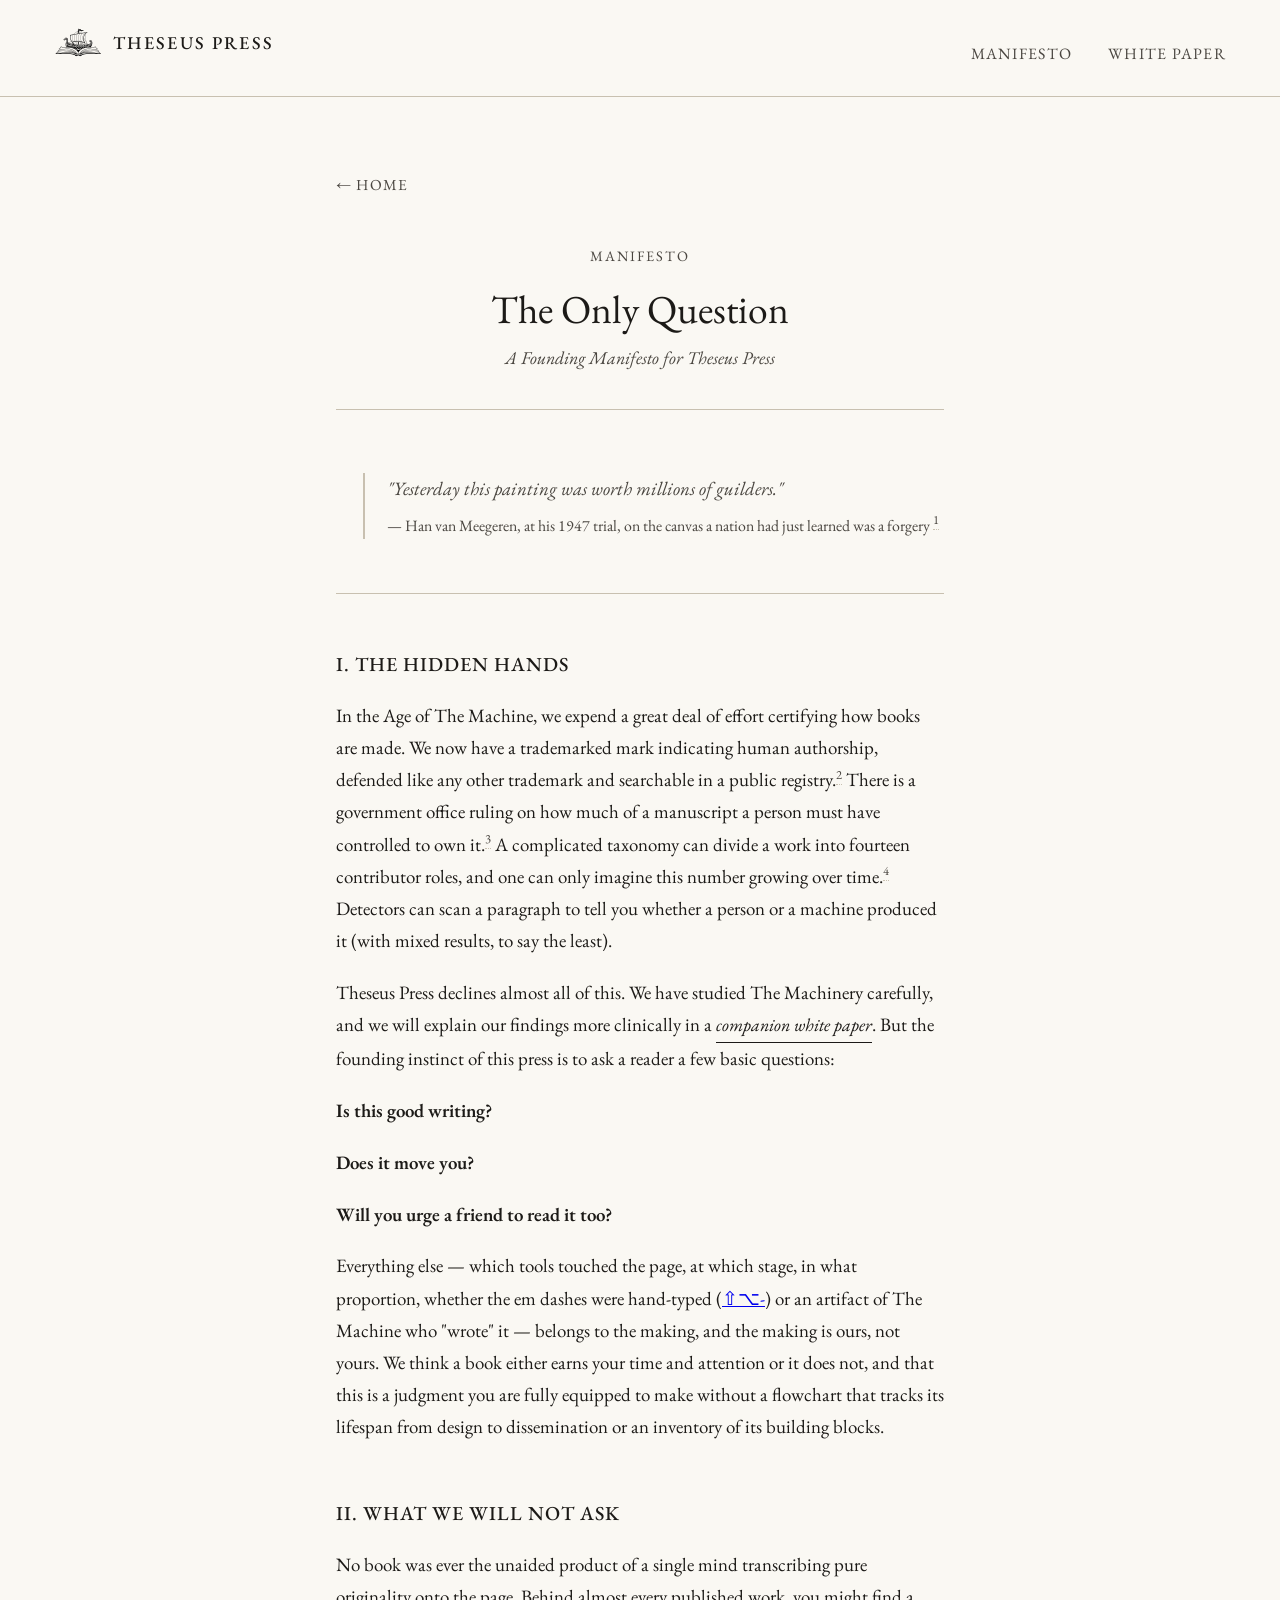
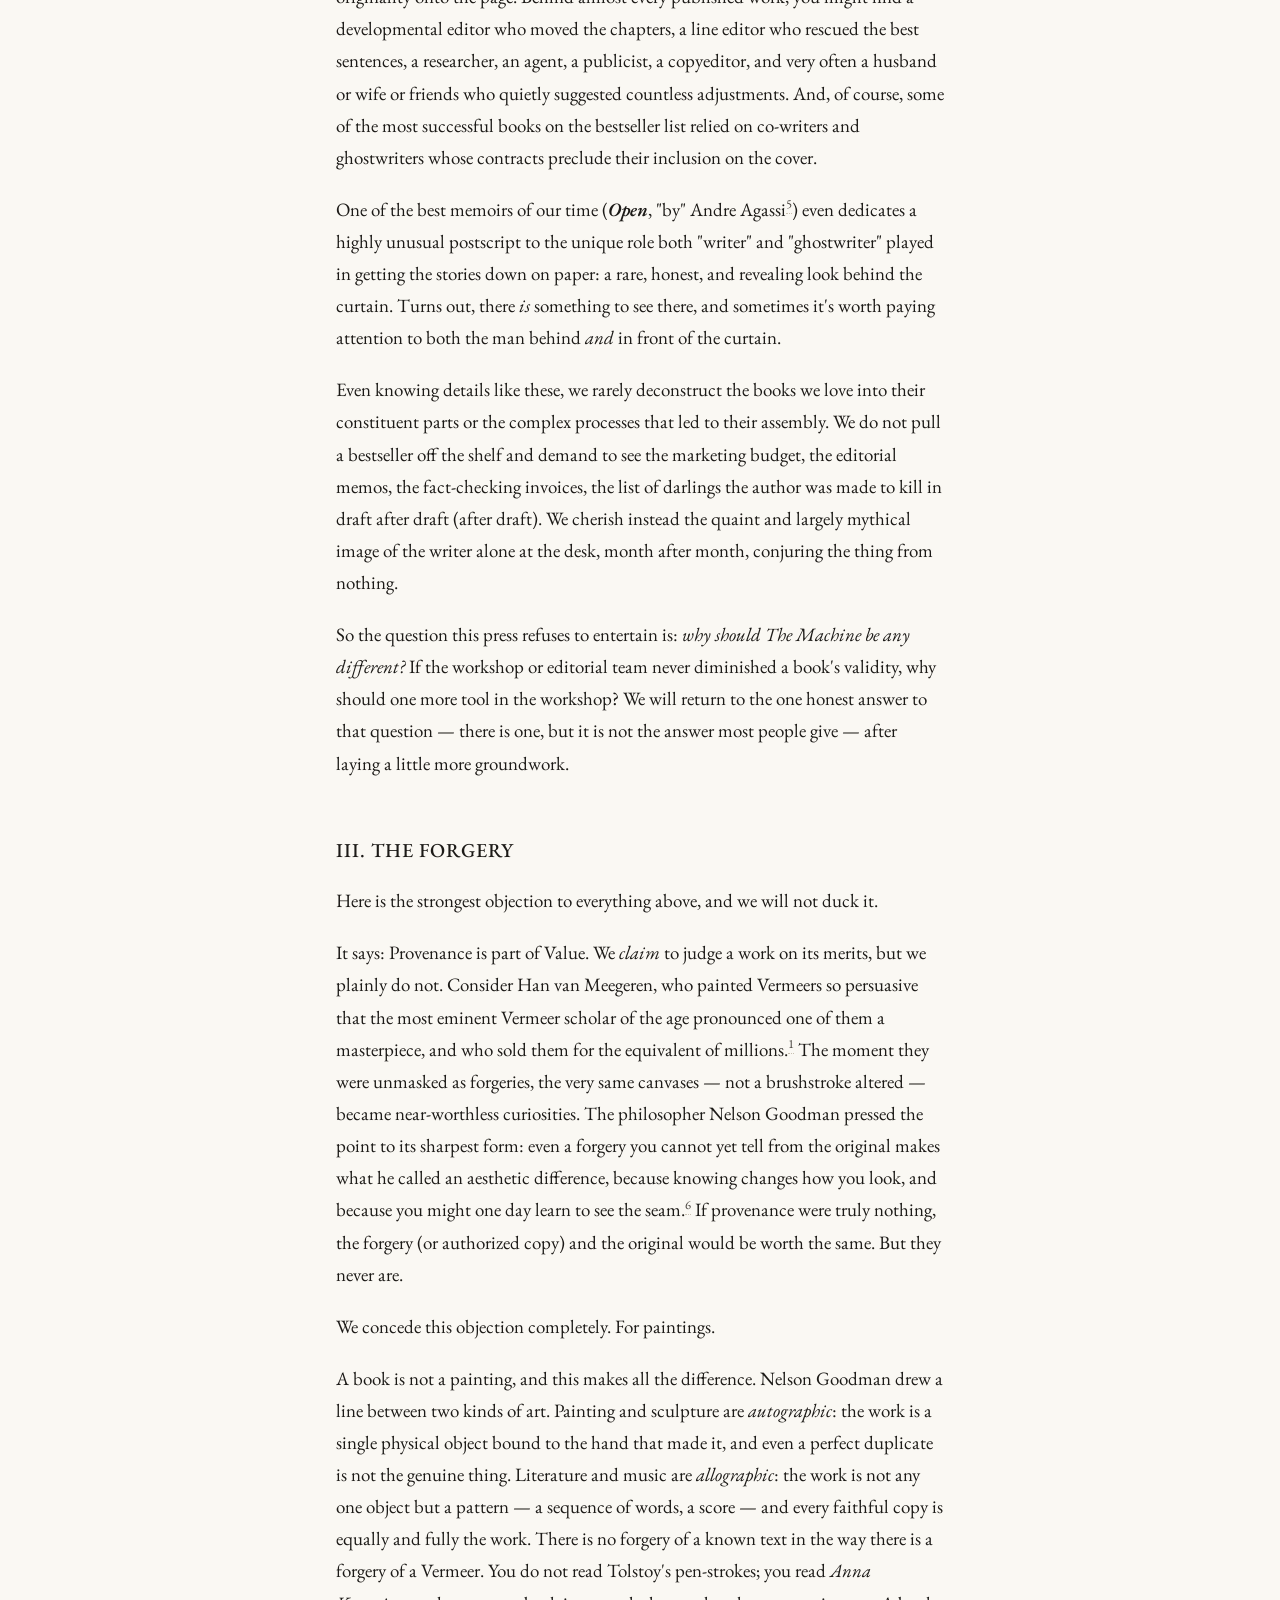
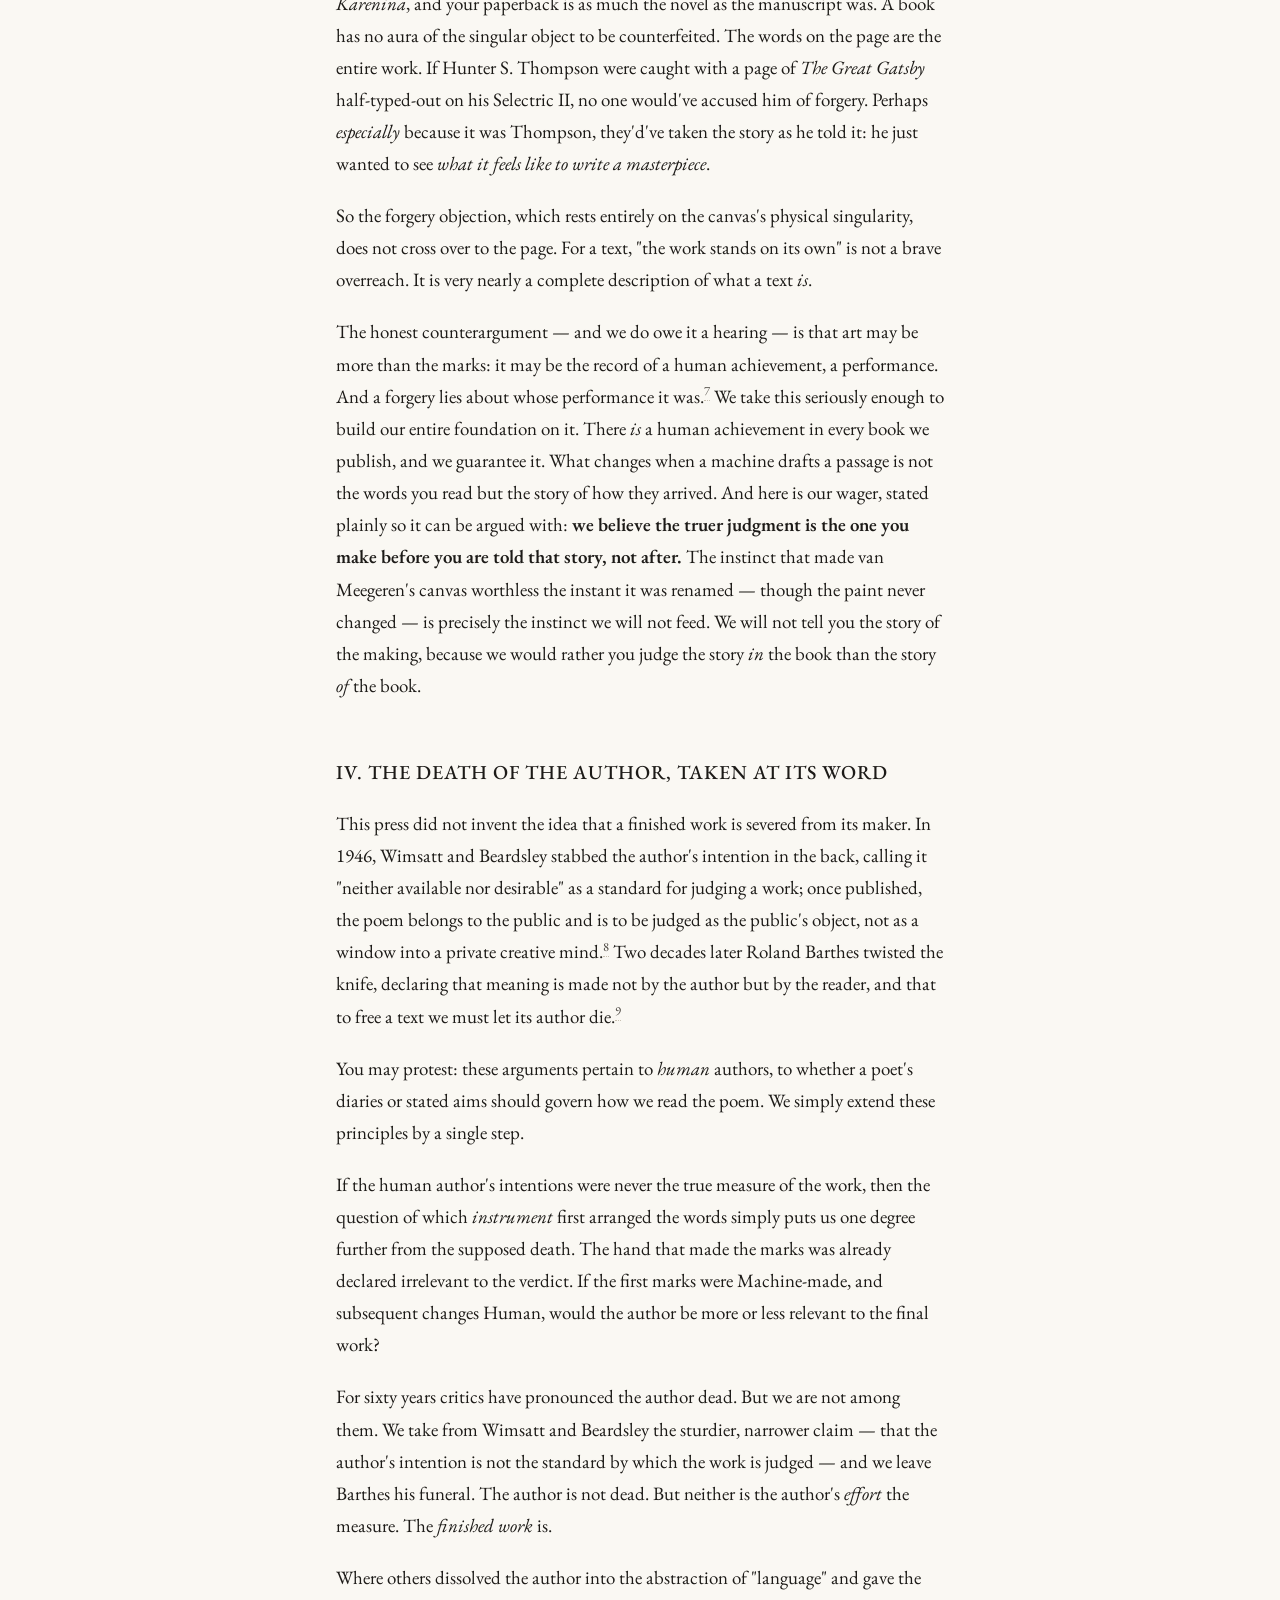
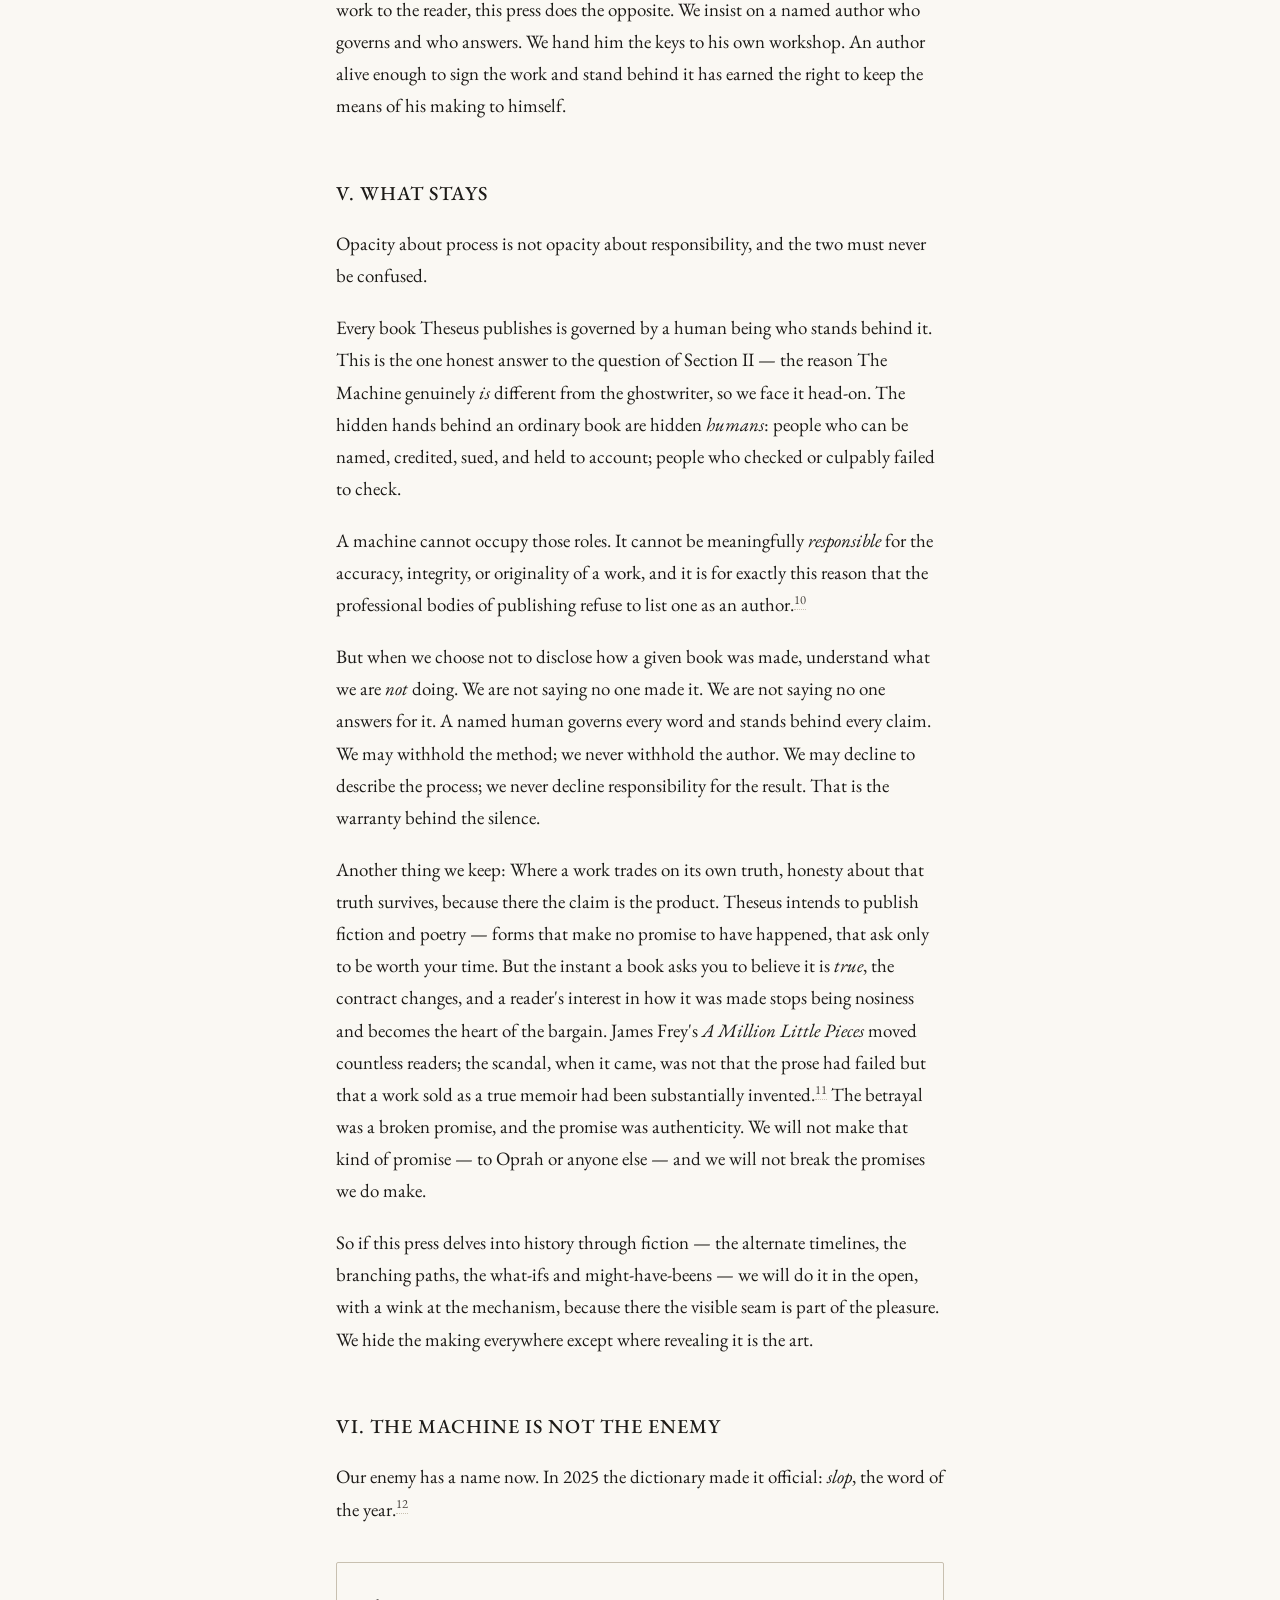
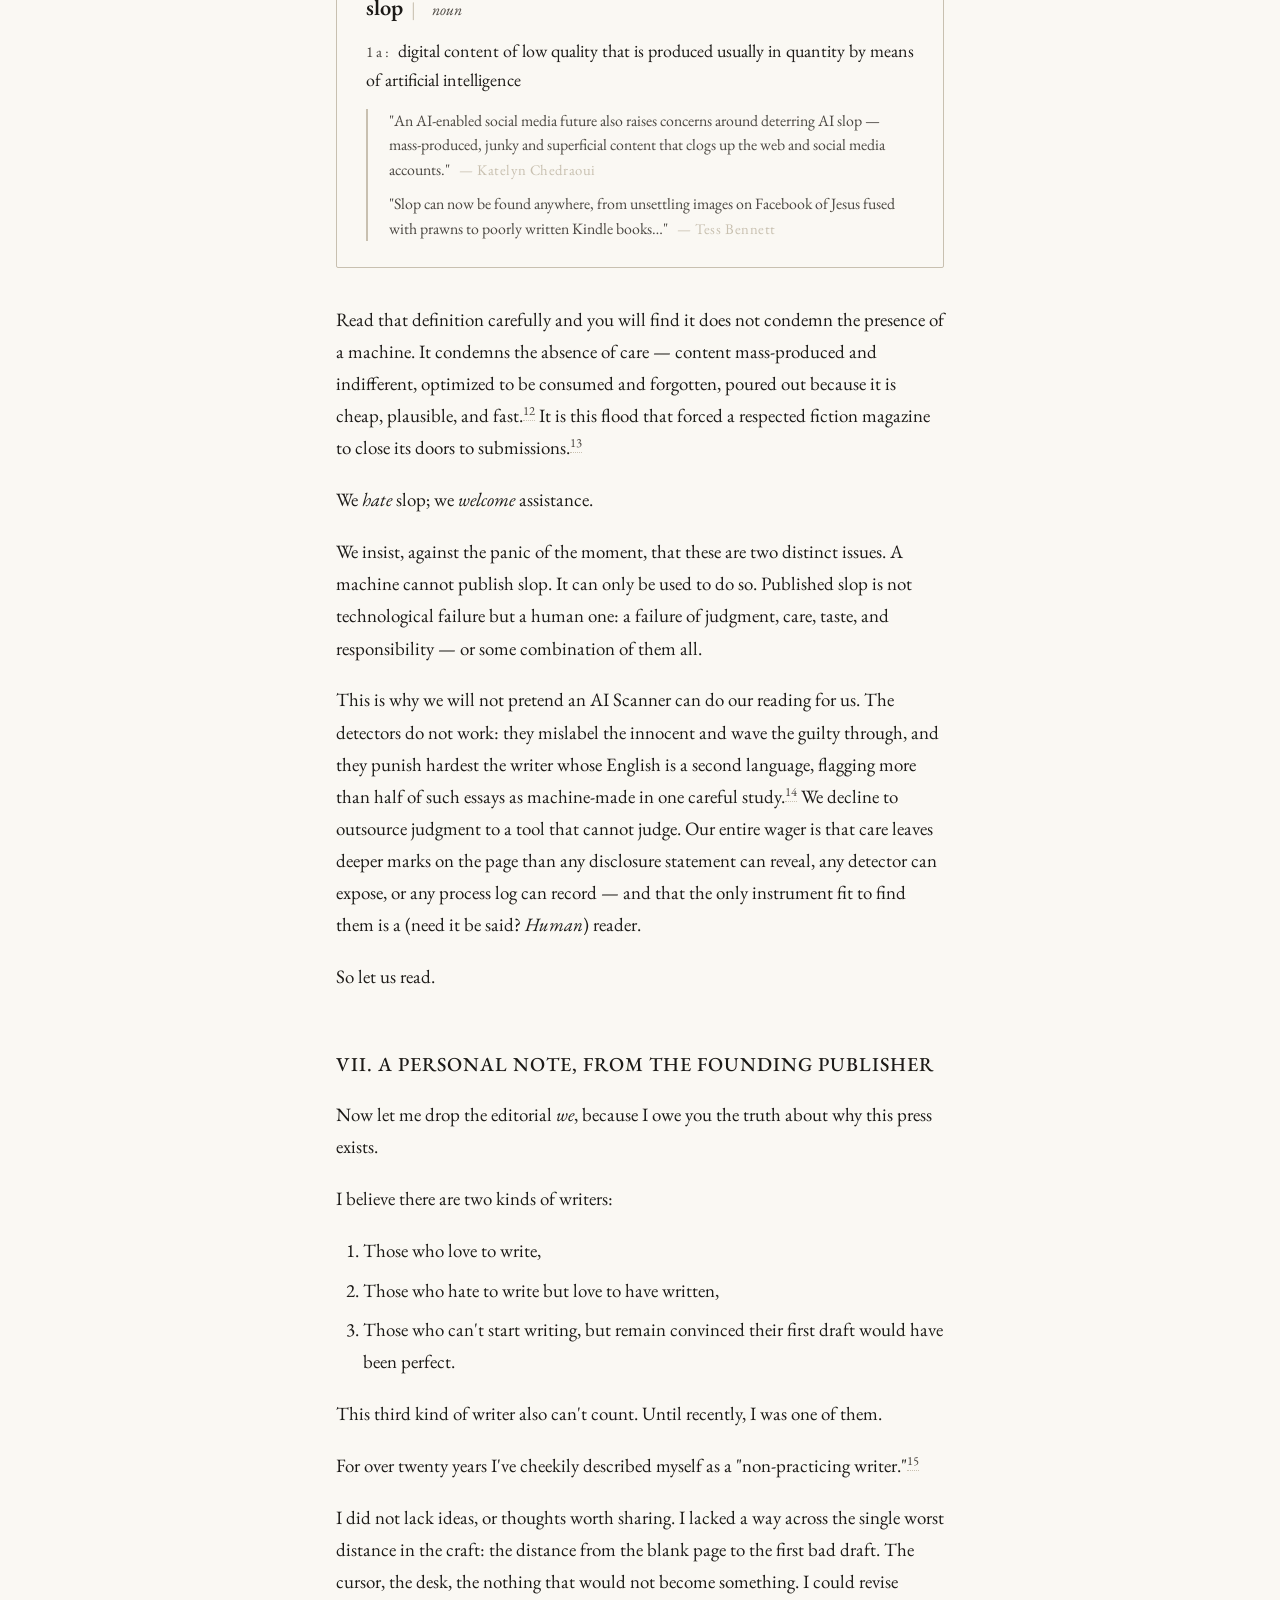
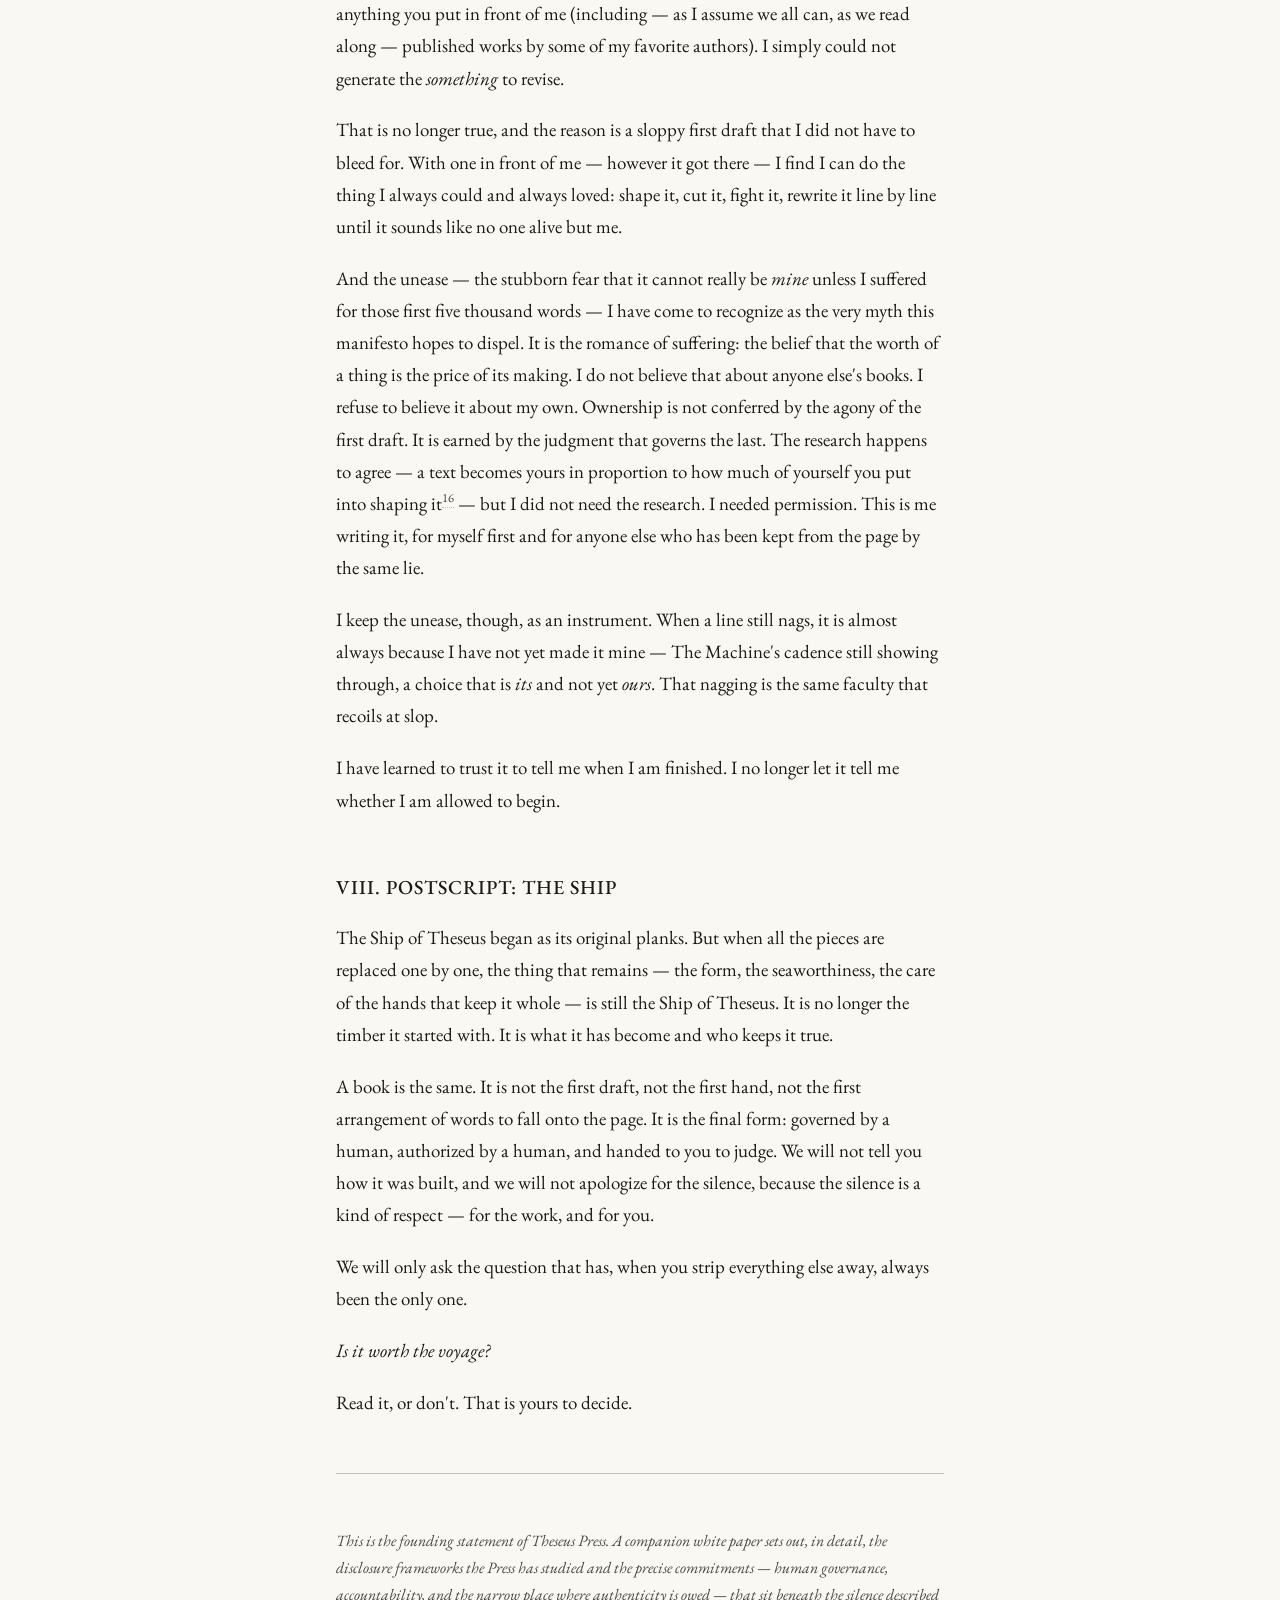
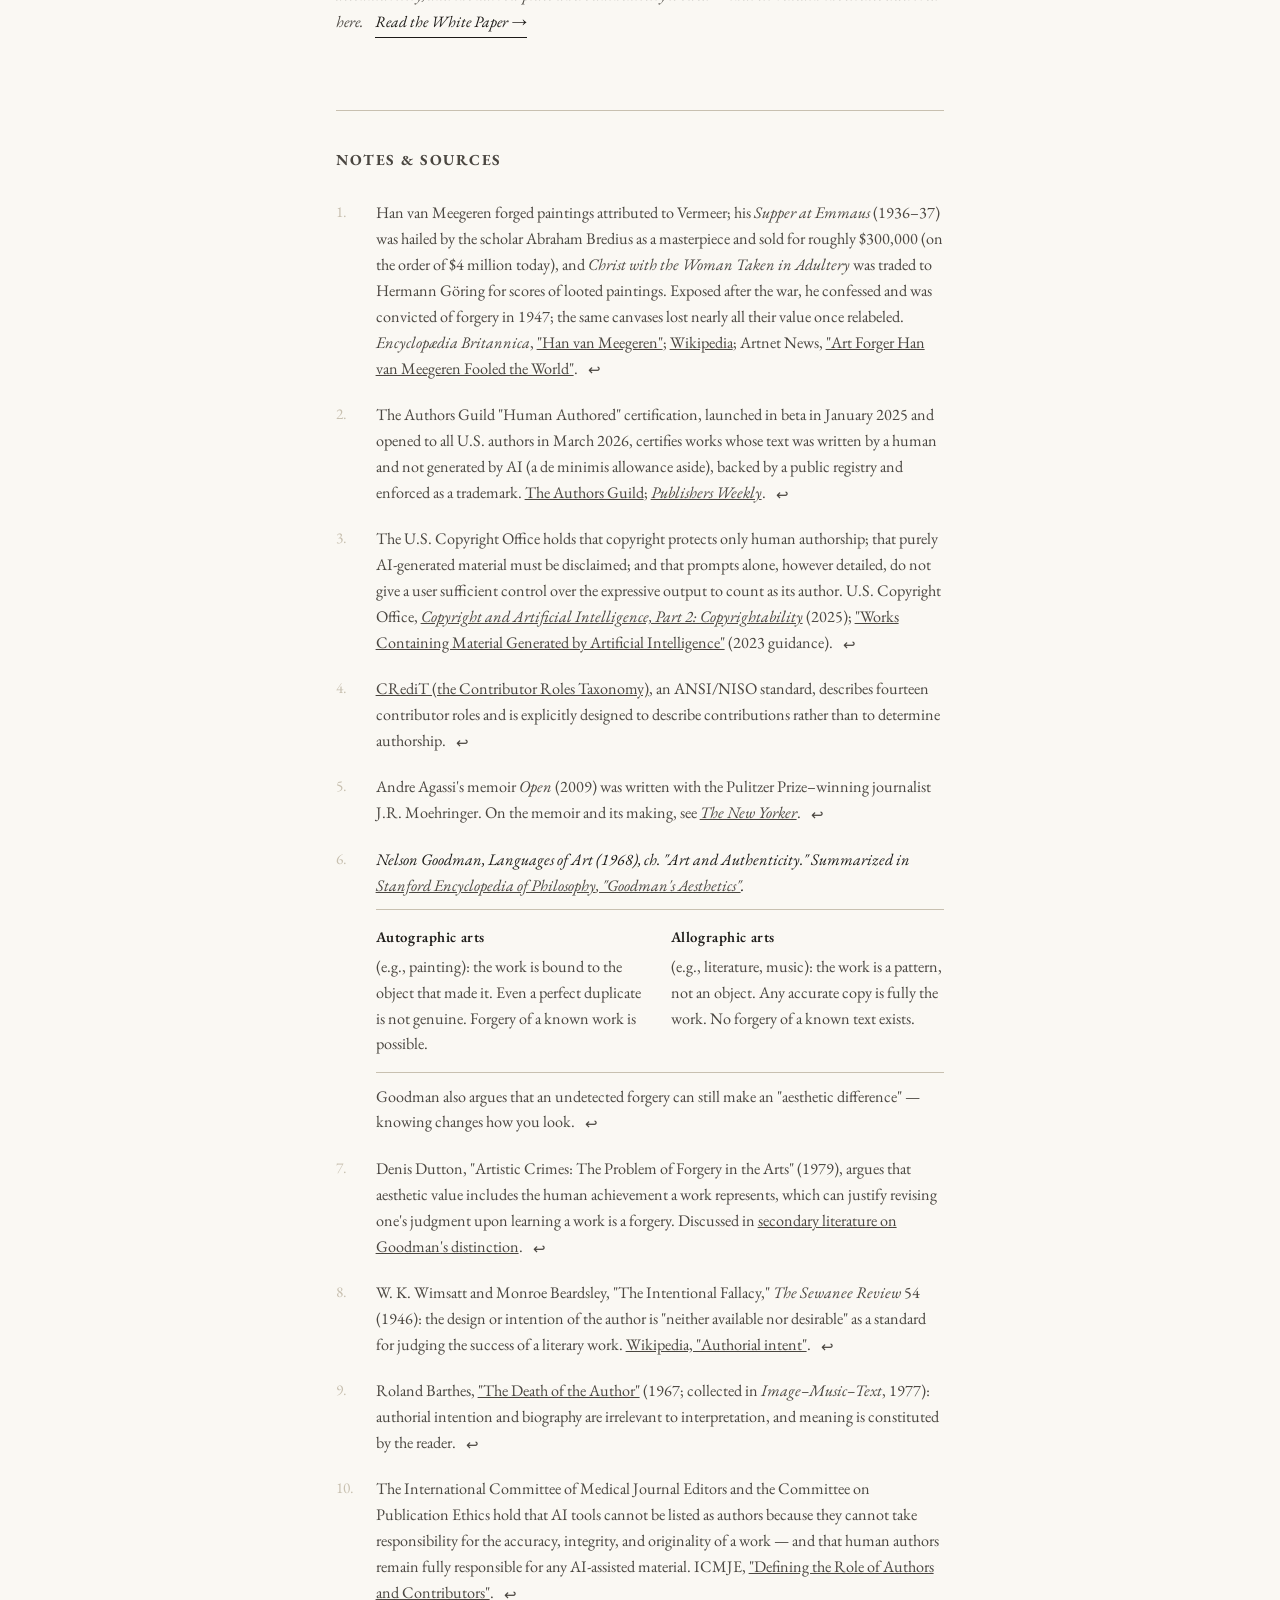
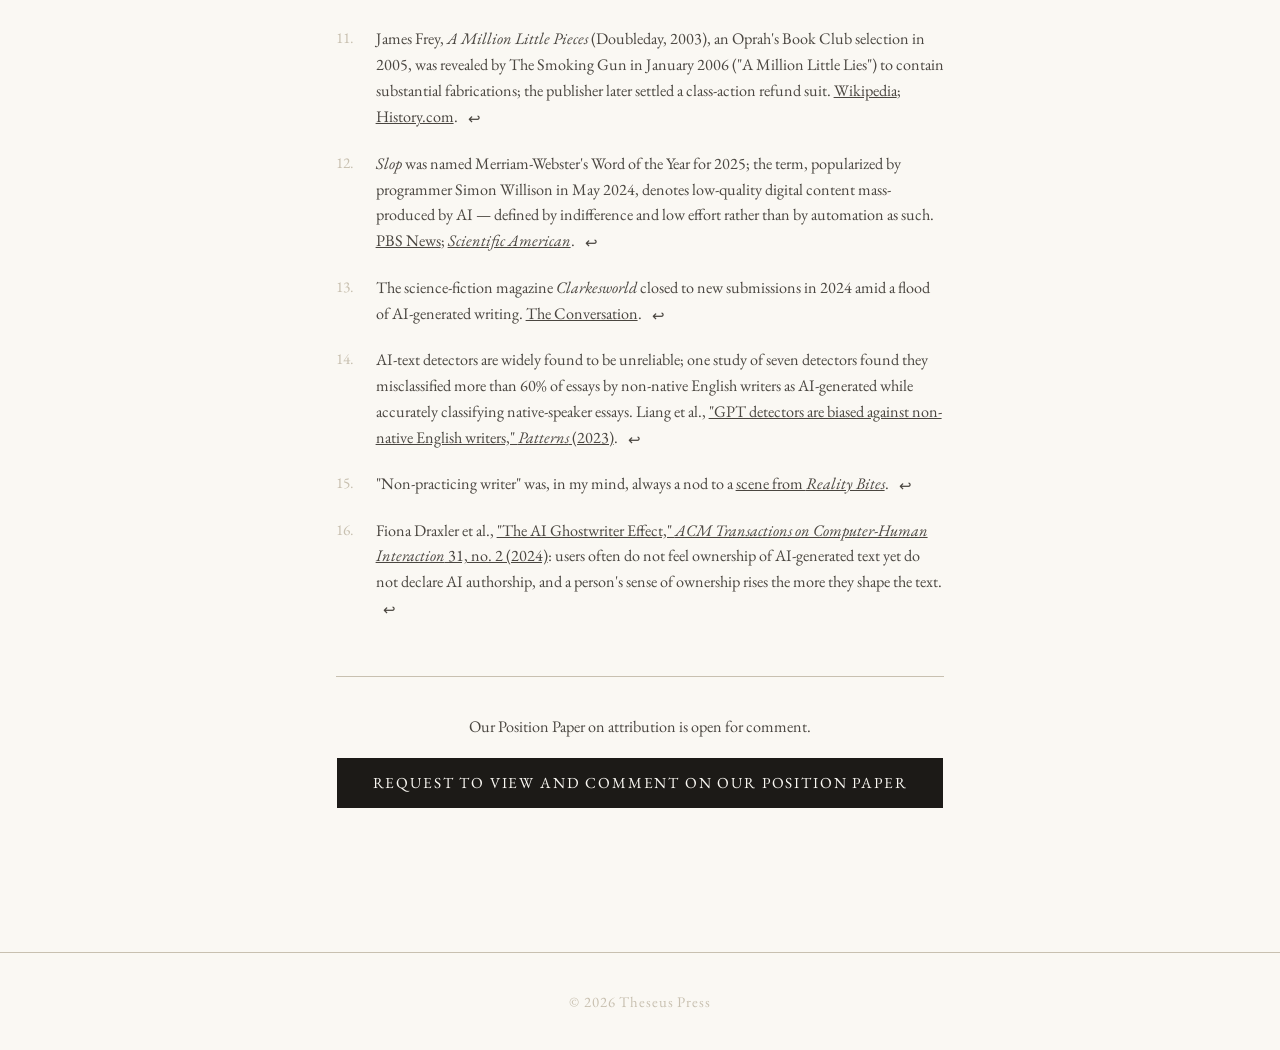
==== commit 3cdaad92: "Re-point Image Files" ====
--- a/manifesto.html
+++ b/manifesto.html
@@ -9,13 +9,13 @@
             content="A Founding Manifesto for Theseus Press. On provenance, authorship, and the only question that matters."
         />
         <link rel="stylesheet" href="css/style.css" />
-        <link rel="icon" href="favicon.ico" type="image/x-icon" />
+        <link rel="icon" href="img/favicon.ico" type="image/x-icon" />
     </head>
     <body>
         <nav class="site-nav">
             <a class="wordmark" href="index.html">
                 <img
-                    src="ship-web.png"
+                    src="img/ship-web.png"
                     alt="Theseus Press ship mark"
                     class="nav-icon"
                 />
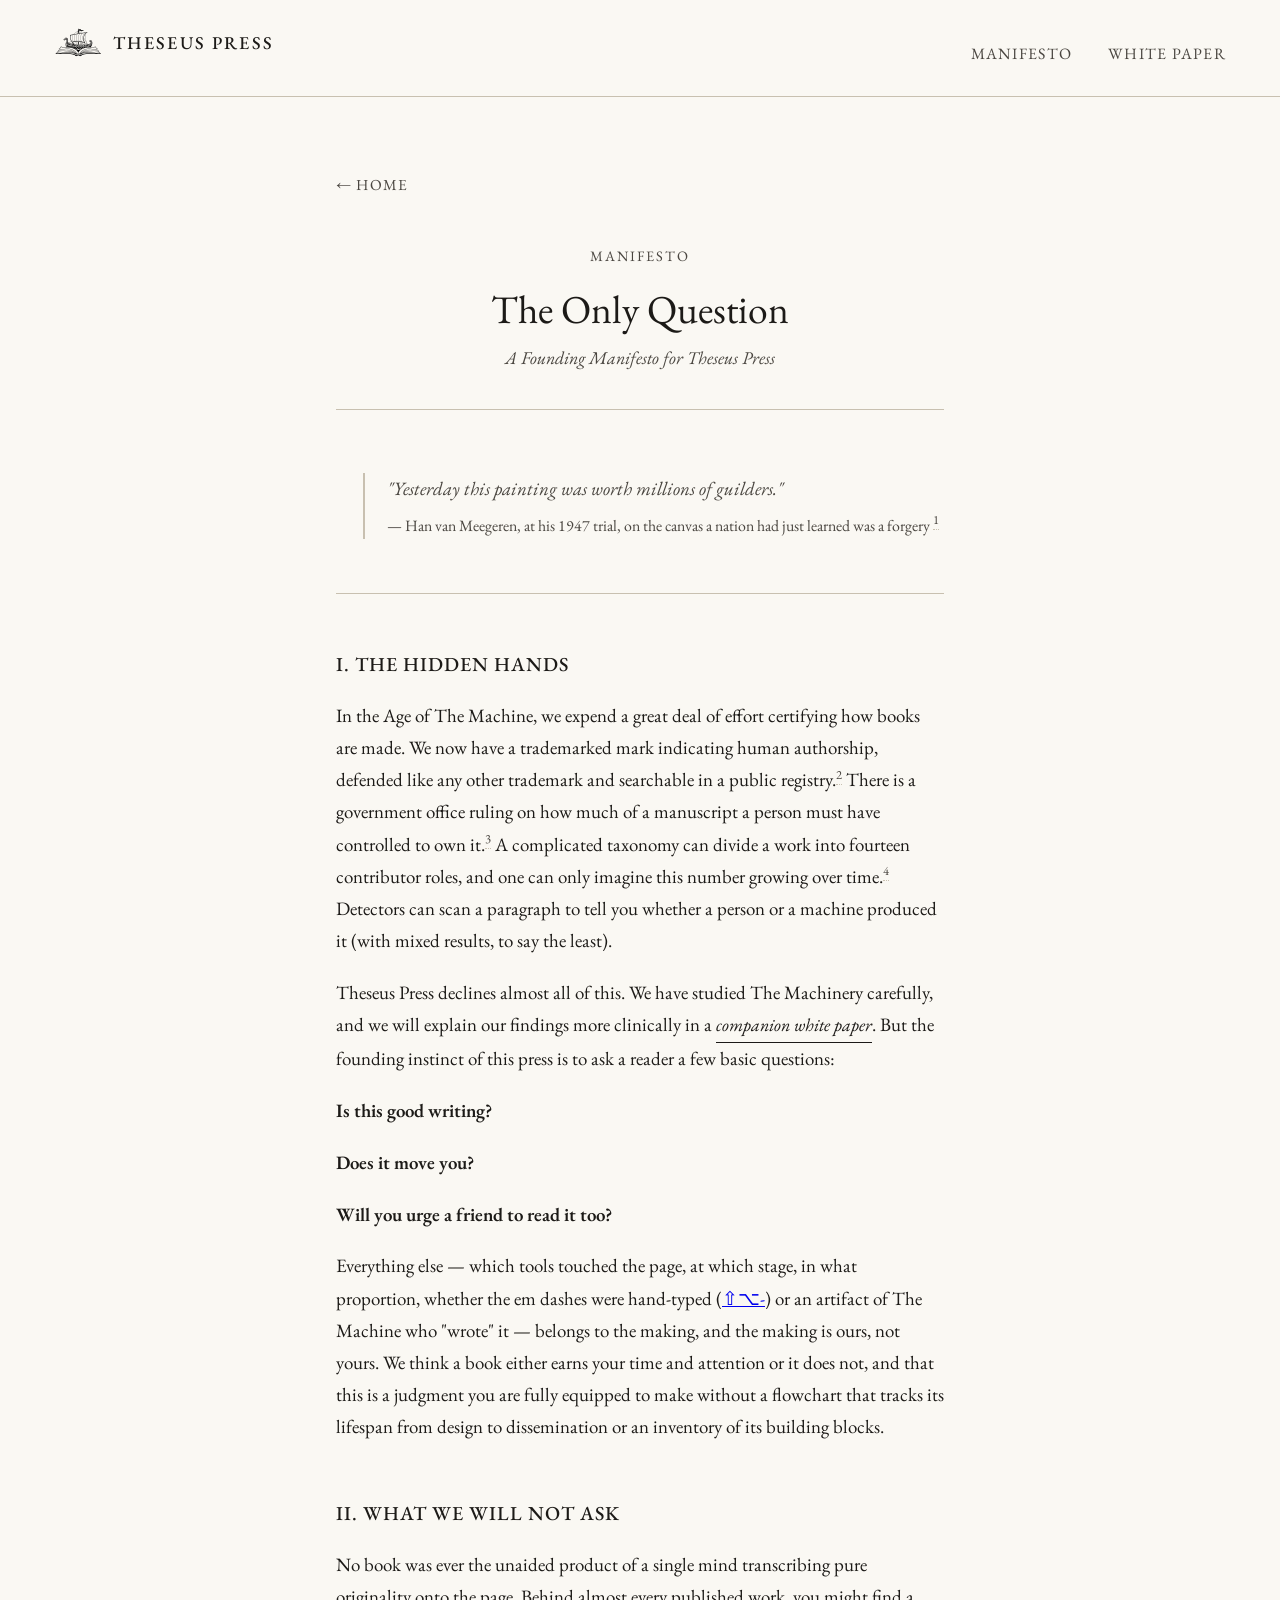
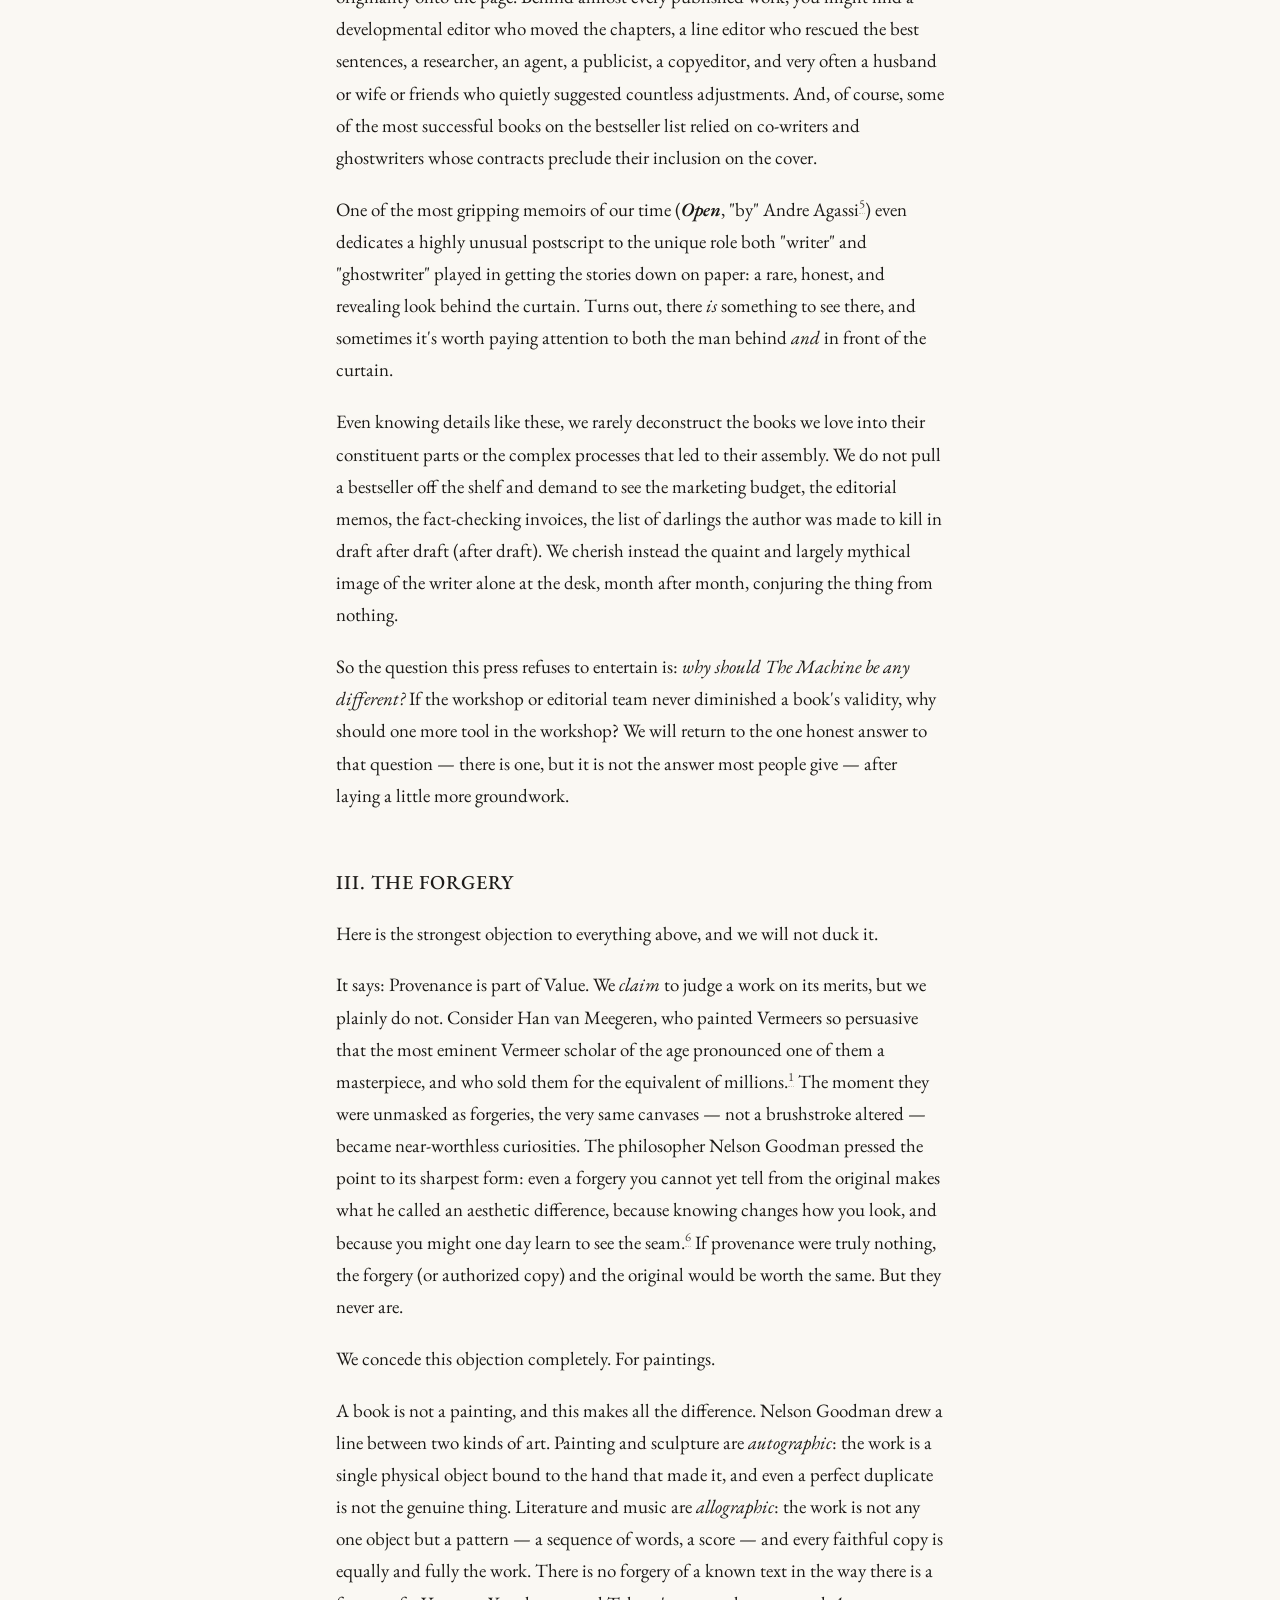
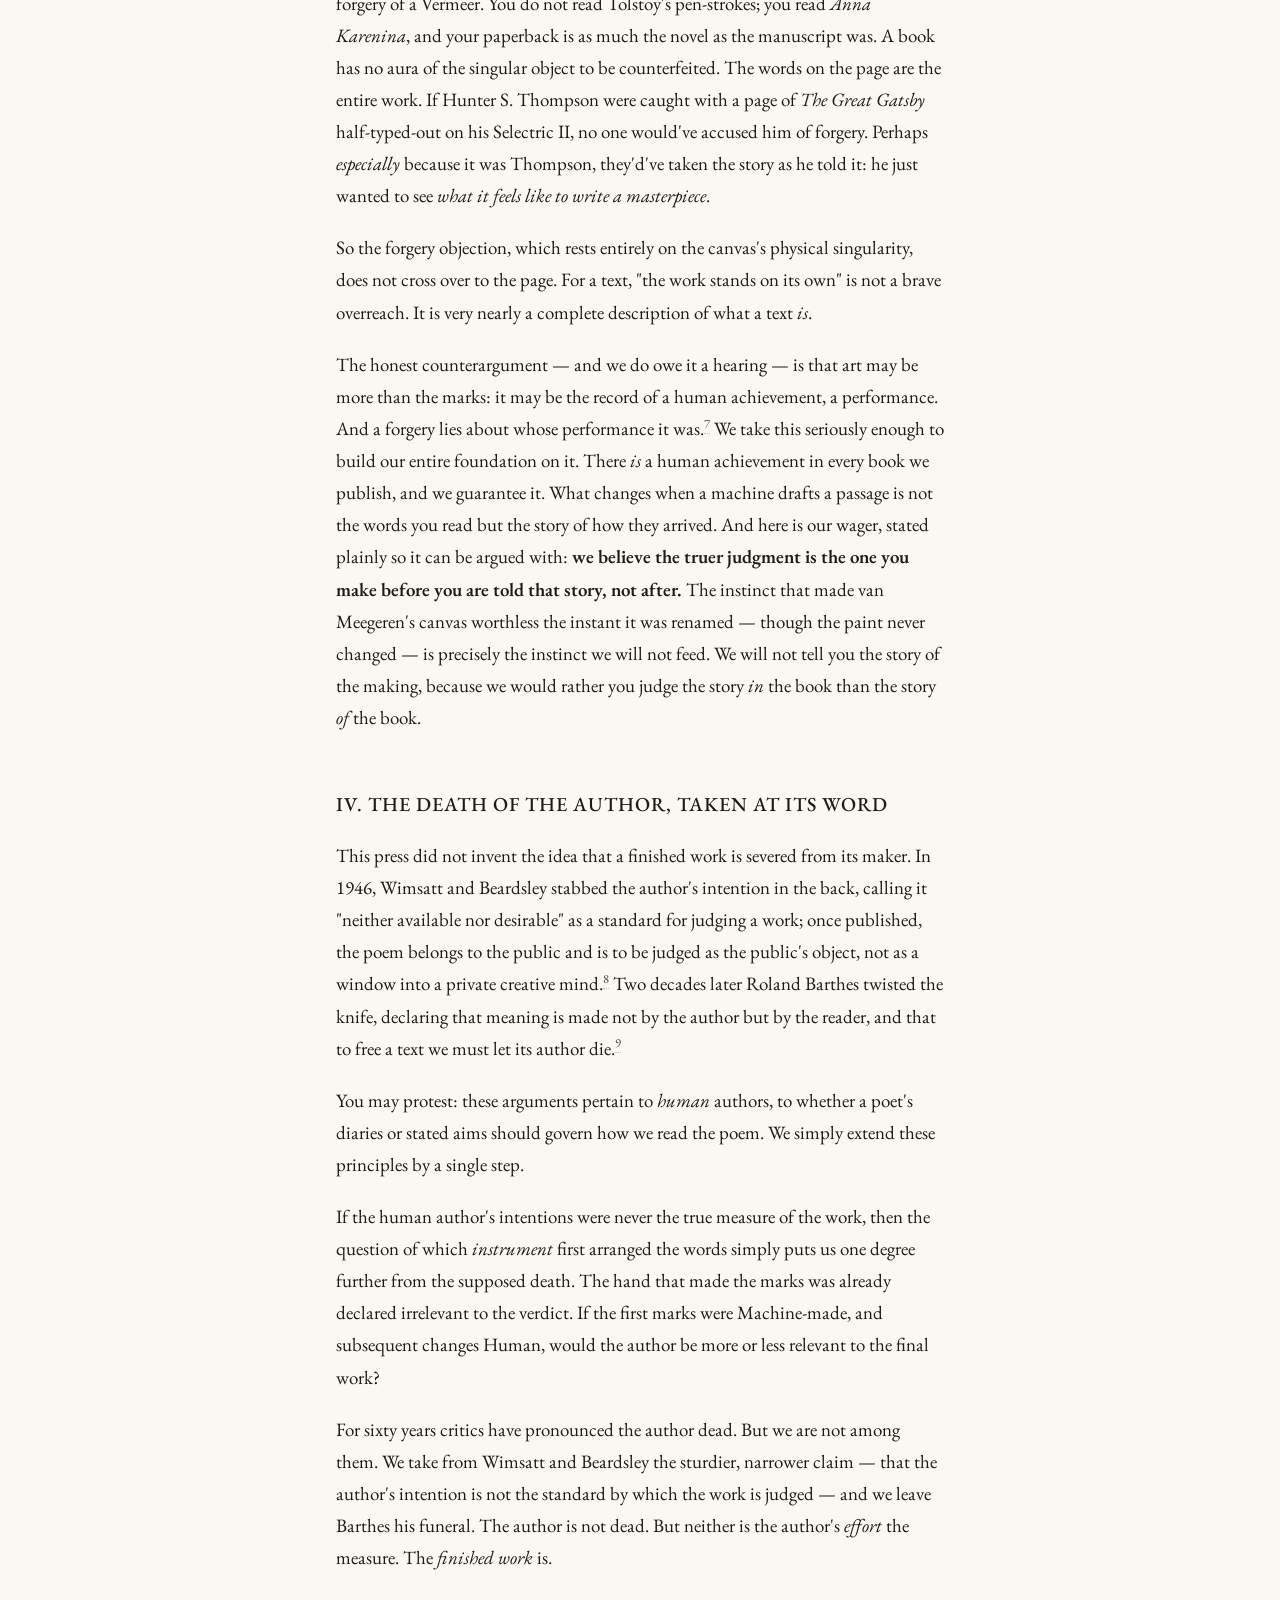
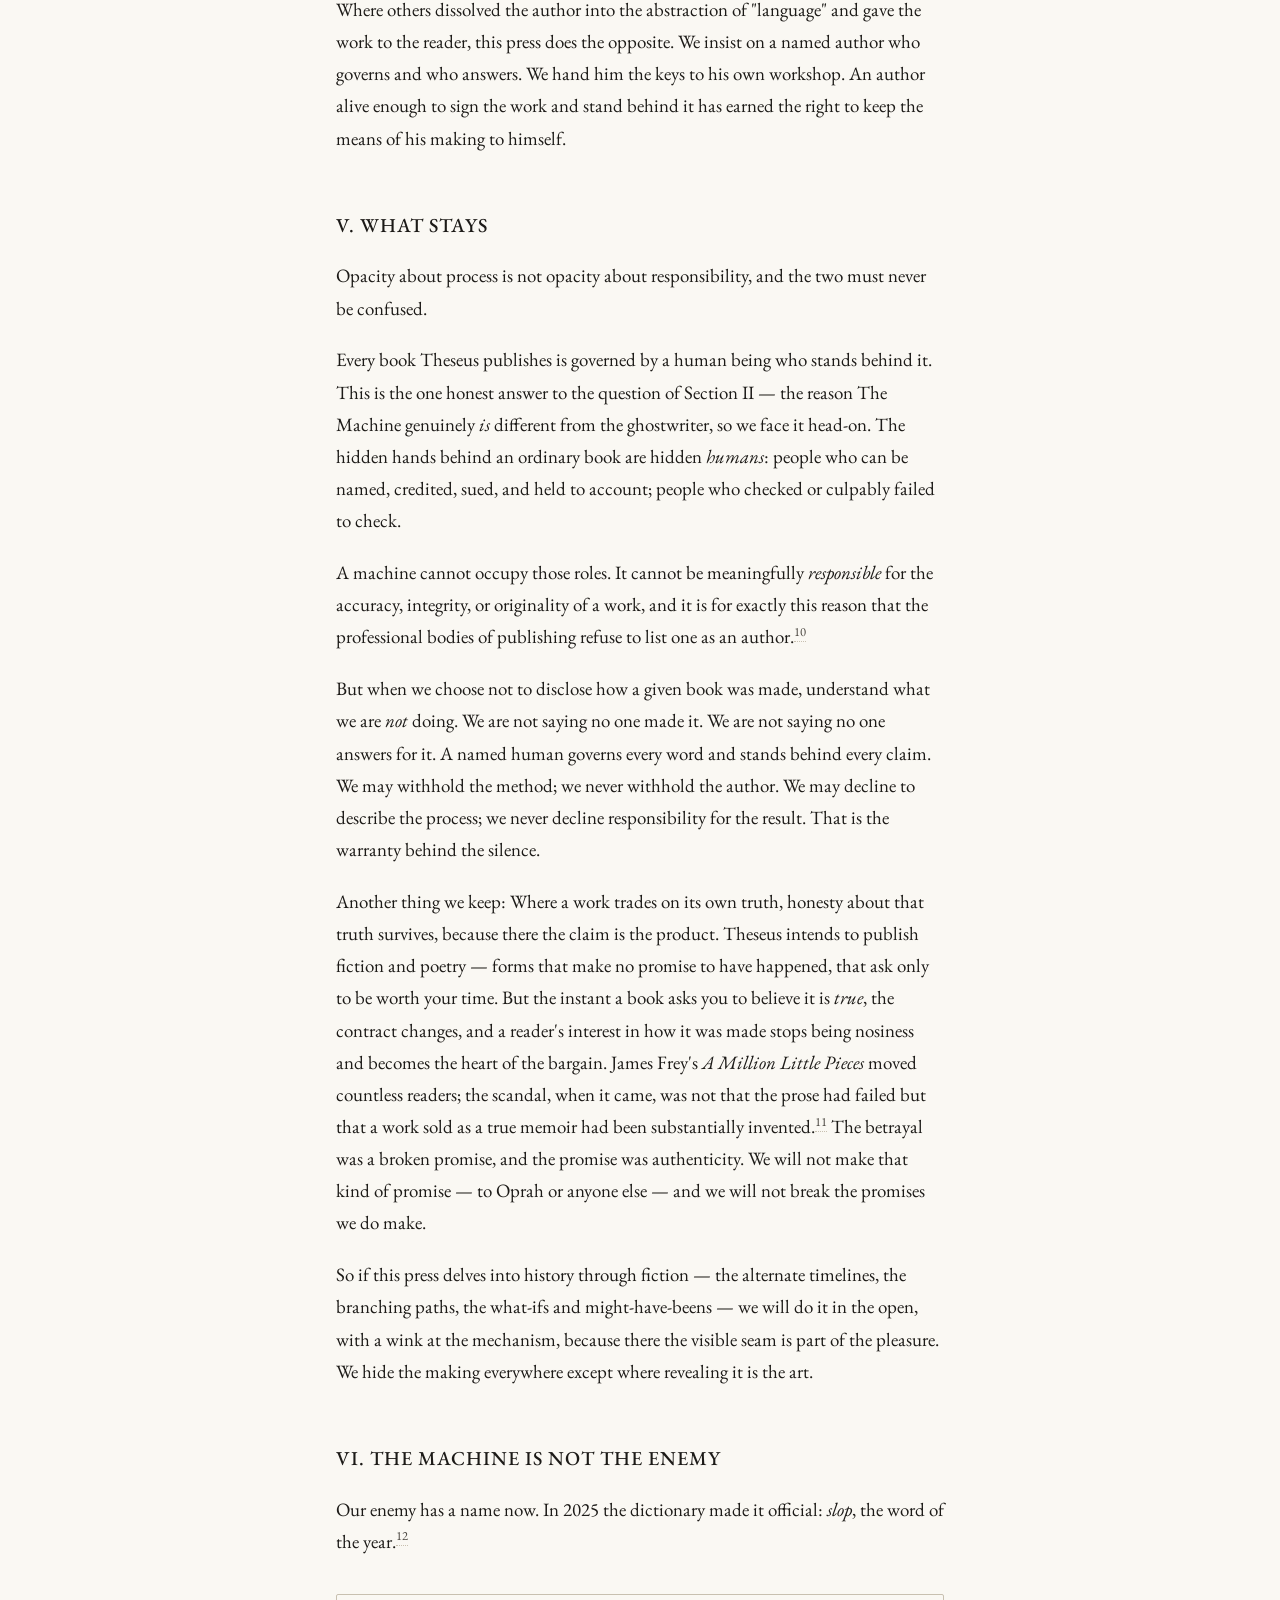
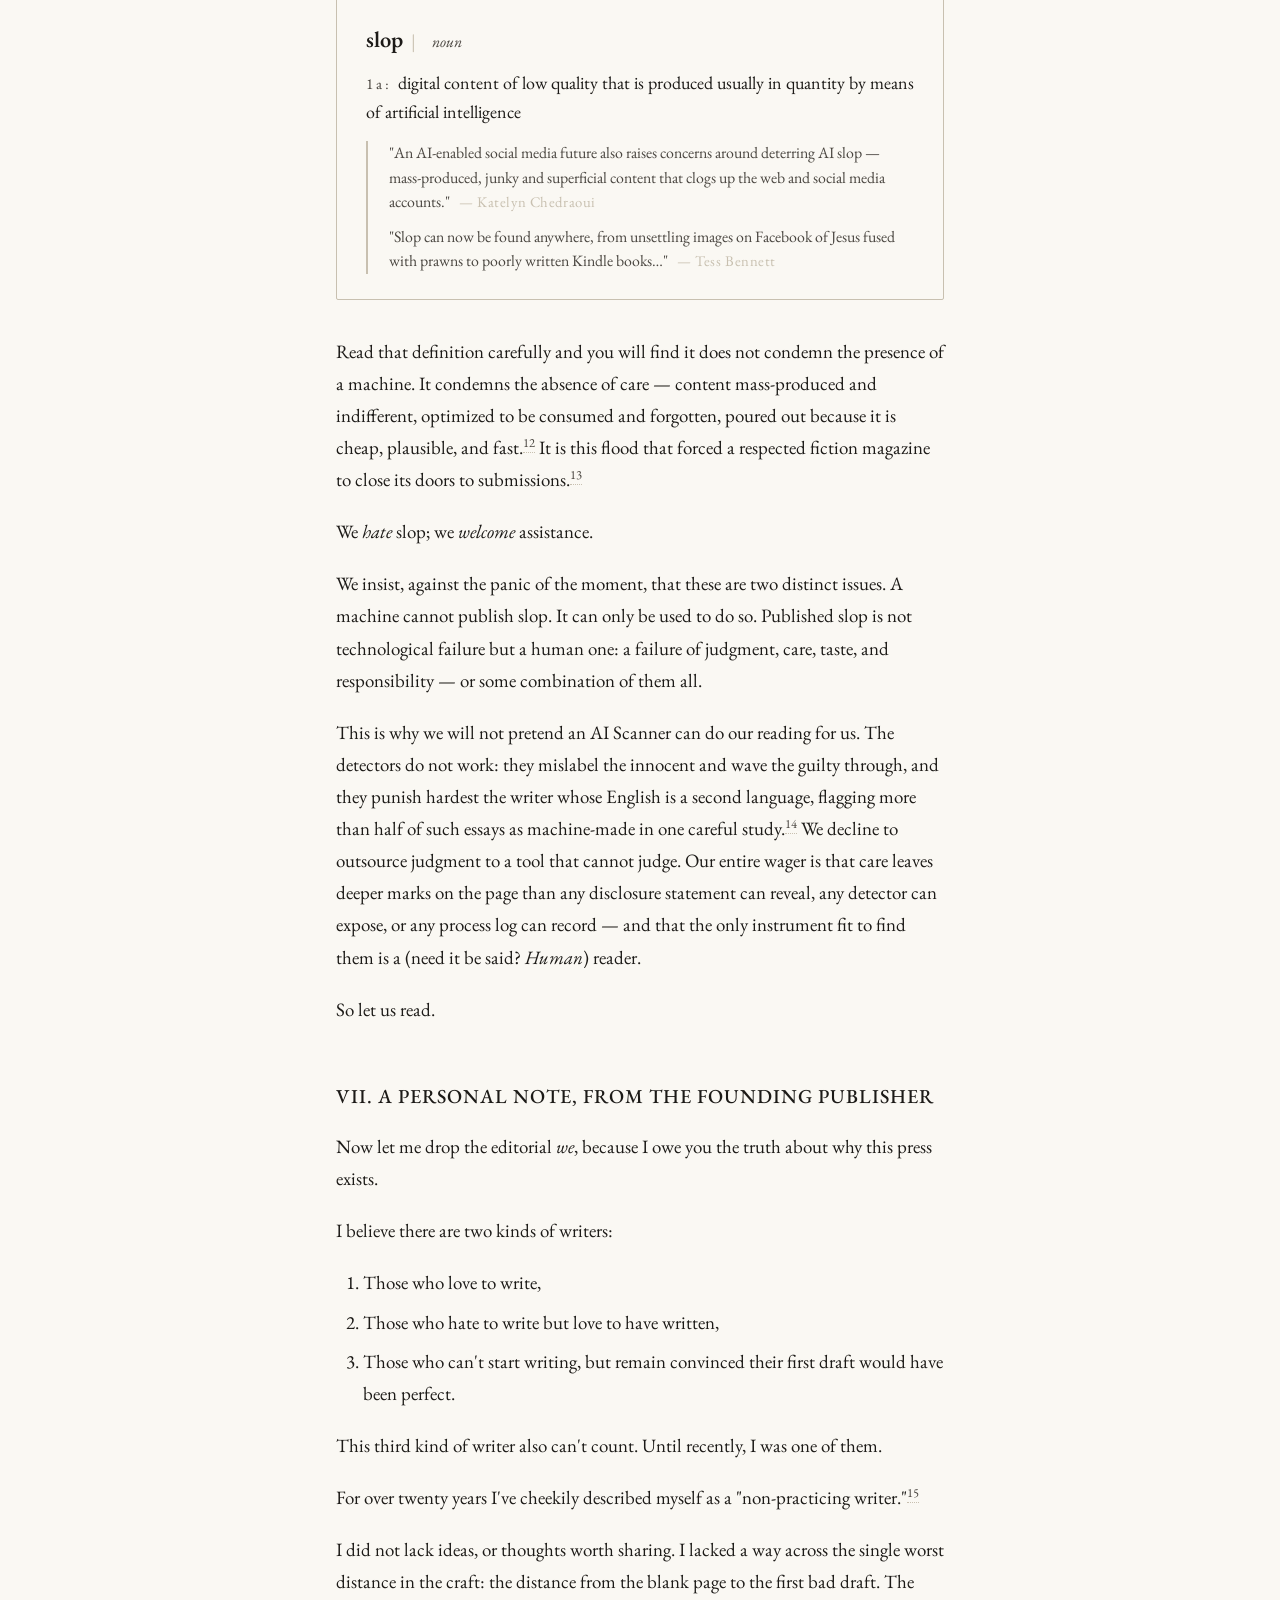
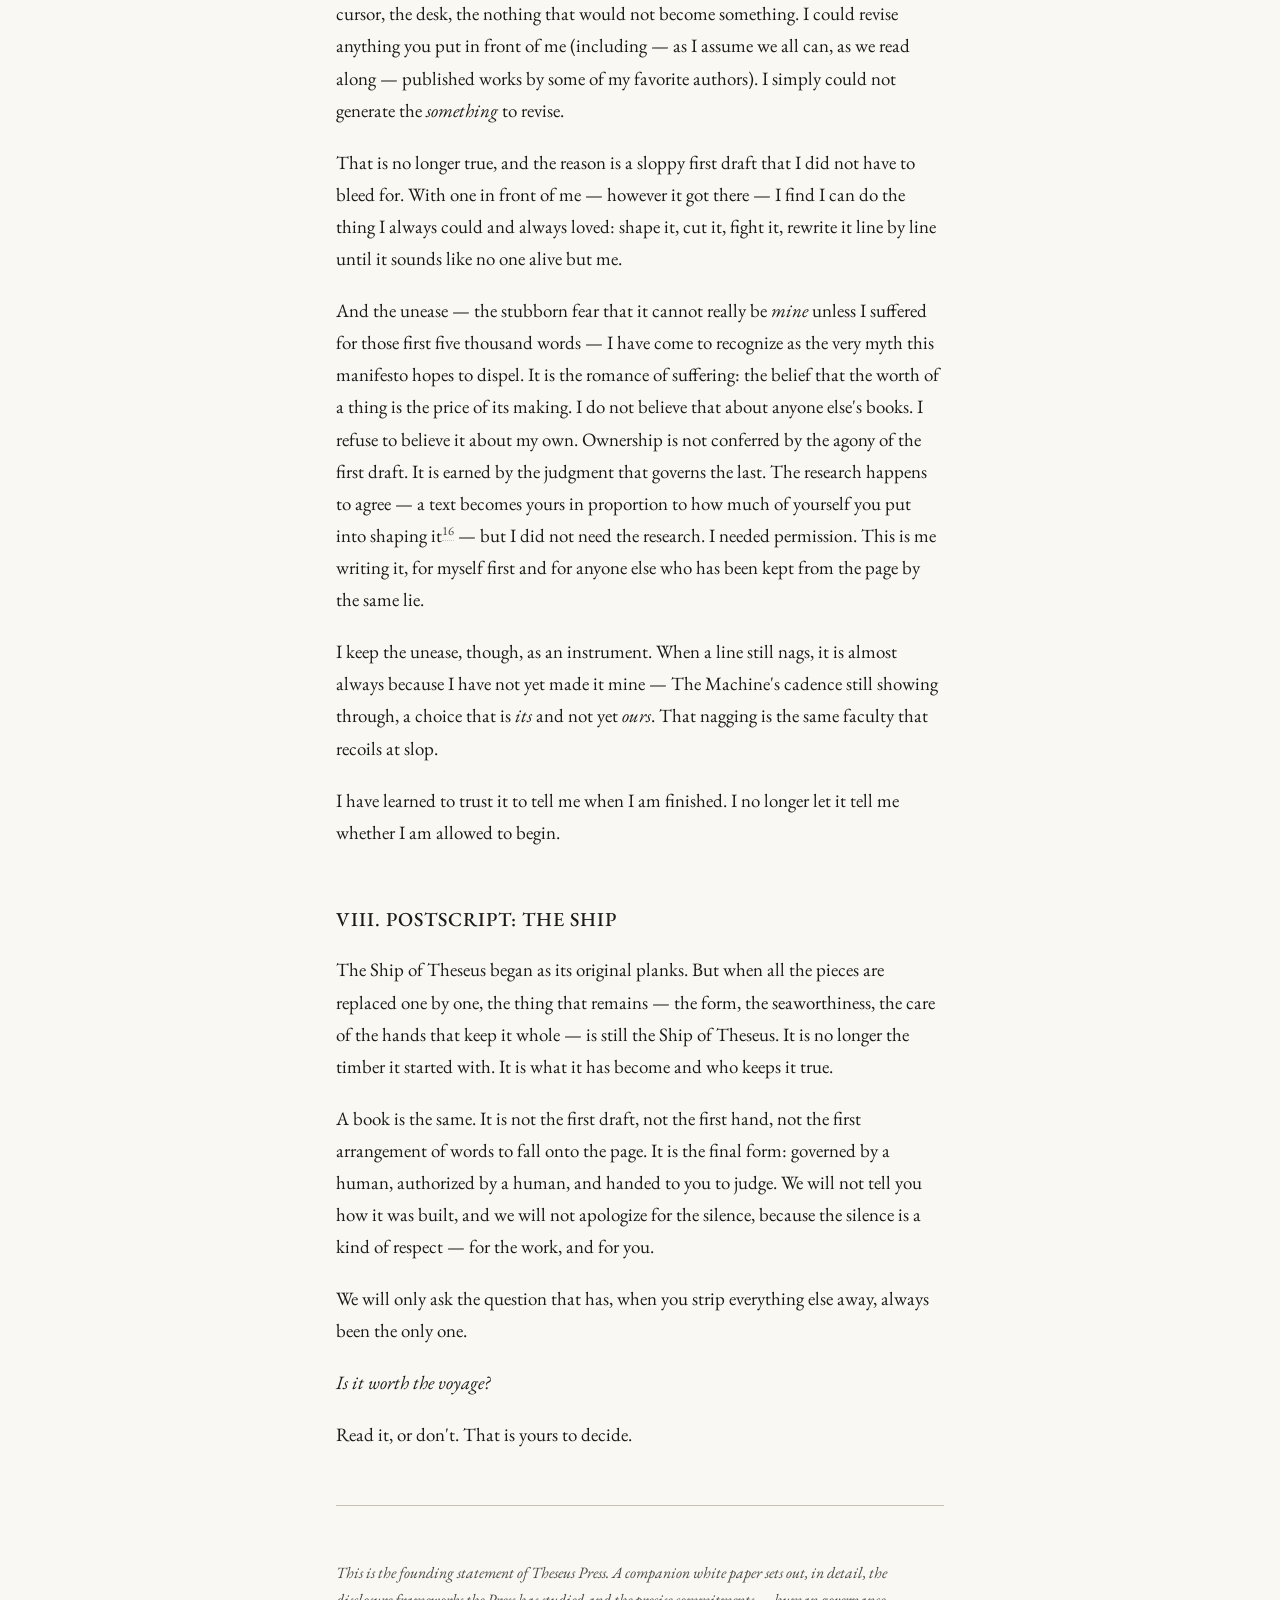
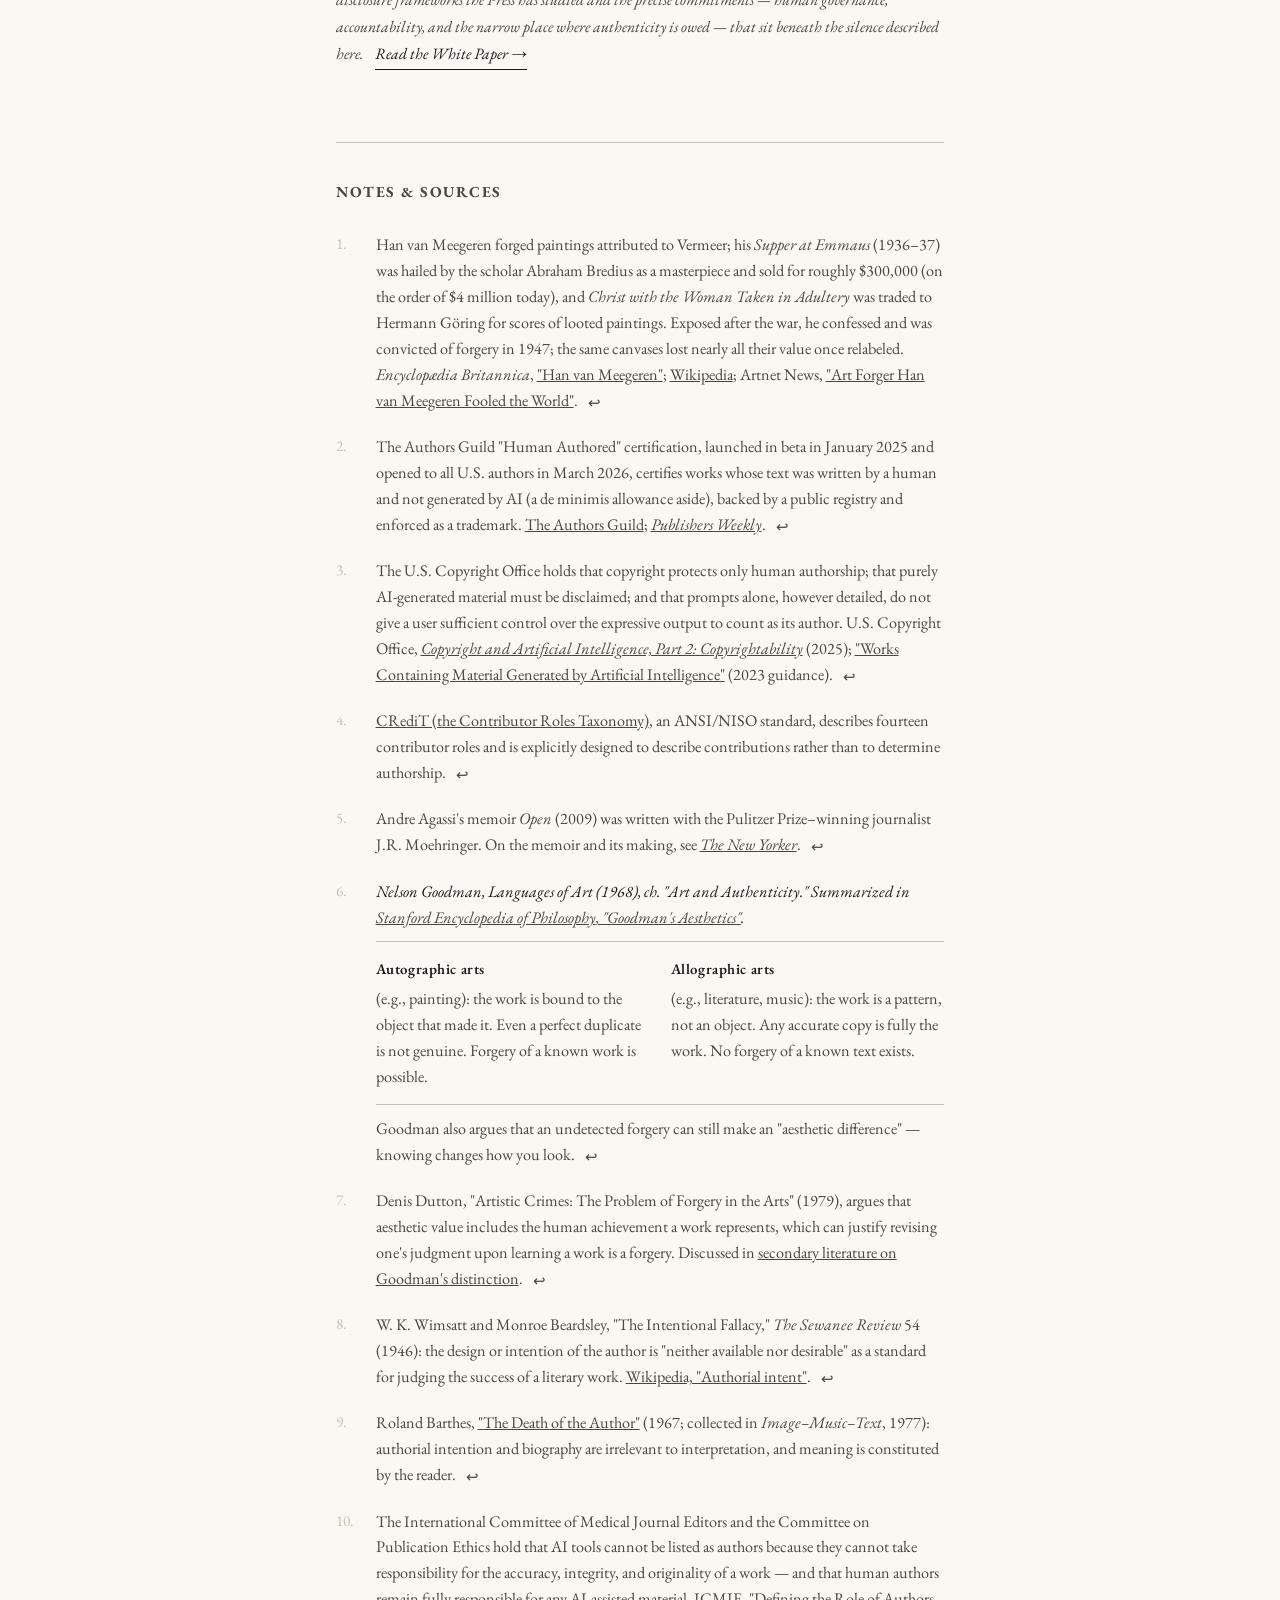
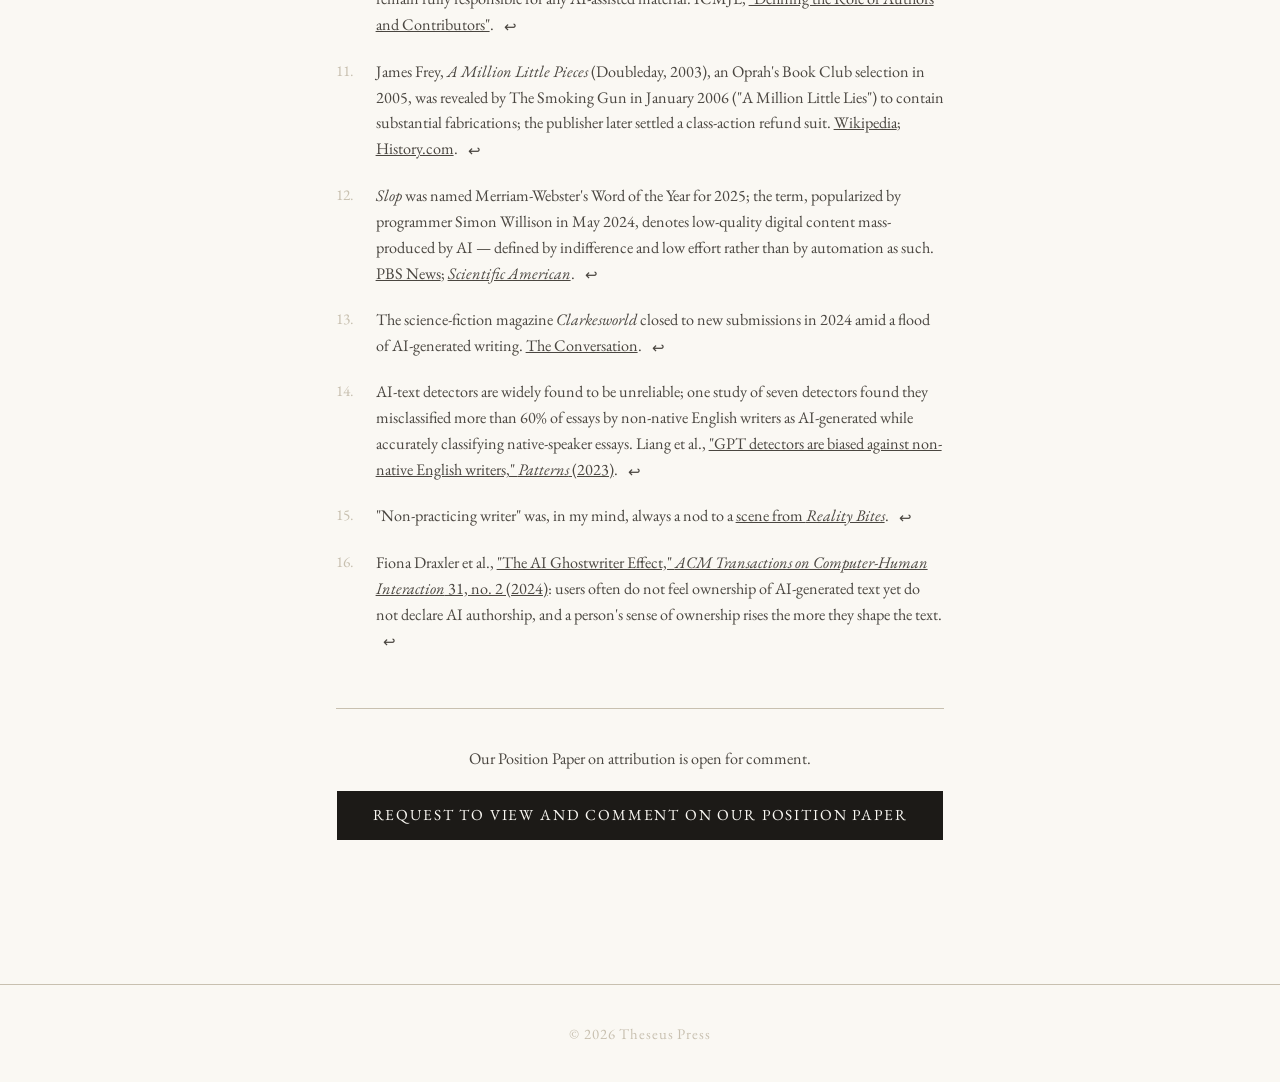
==== commit 126e36bd: "Update manifesto.html" ====
--- a/manifesto.html
+++ b/manifesto.html
@@ -163,7 +163,7 @@
                 </p>
 
                 <p>
-                    One of the best memoirs of our time (<strong
+                    One of the most gripping memoirs of our time (<strong
                         ><em>Open</em></strong
                     >, "by" Andre Agassi<span class="fn"
                         ><sup><a href="#note-5" id="ref-5">5</a></sup
@@ -705,9 +705,28 @@
                 <hr />
             </article>
 
-            <p style="margin: 2.5rem 0; font-size: 0.88rem; font-style: italic; color: var(--ink-light);">
-              <em>This is the founding statement of Theseus Press. A companion white paper sets out, in detail, the disclosure frameworks the Press has studied and the precise commitments — human governance, accountability, and the narrow place where authenticity is owed — that sit beneath the silence described here.</em>
-              <a class="text-link" href="white-paper.html" style="margin-left: 0.5rem; font-size: 0.88rem;">Read the White Paper →</a>
+            <p
+                style="
+                    margin: 2.5rem 0;
+                    font-size: 0.88rem;
+                    font-style: italic;
+                    color: var(--ink-light);
+                "
+            >
+                <em
+                    >This is the founding statement of Theseus Press. A
+                    companion white paper sets out, in detail, the disclosure
+                    frameworks the Press has studied and the precise commitments
+                    — human governance, accountability, and the narrow place
+                    where authenticity is owed — that sit beneath the silence
+                    described here.</em
+                >
+                <a
+                    class="text-link"
+                    href="white-paper.html"
+                    style="margin-left: 0.5rem; font-size: 0.88rem"
+                    >Read the White Paper →</a
+                >
             </p>
 
             <section class="prose-notes">
@@ -1099,7 +1118,13 @@
                 >
                     Our Position Paper on attribution is open for comment.
                 </p>
-                <a href="https://docs.google.com/forms/d/e/1FAIpQLSfqKRYCFsY0Xwcx2saOofnLS8V41-5LsBvLmQPq_ac2OIqV0A/viewform?usp=publish-editor" target="_blank" rel="noopener" class="contact-btn">Request to view and comment on our Position Paper</a>
+                <a
+                    href="https://docs.google.com/forms/d/e/1FAIpQLSfqKRYCFsY0Xwcx2saOofnLS8V41-5LsBvLmQPq_ac2OIqV0A/viewform?usp=publish-editor"
+                    target="_blank"
+                    rel="noopener"
+                    class="contact-btn"
+                    >Request to view and comment on our Position Paper</a
+                >
             </div>
         </main>
 
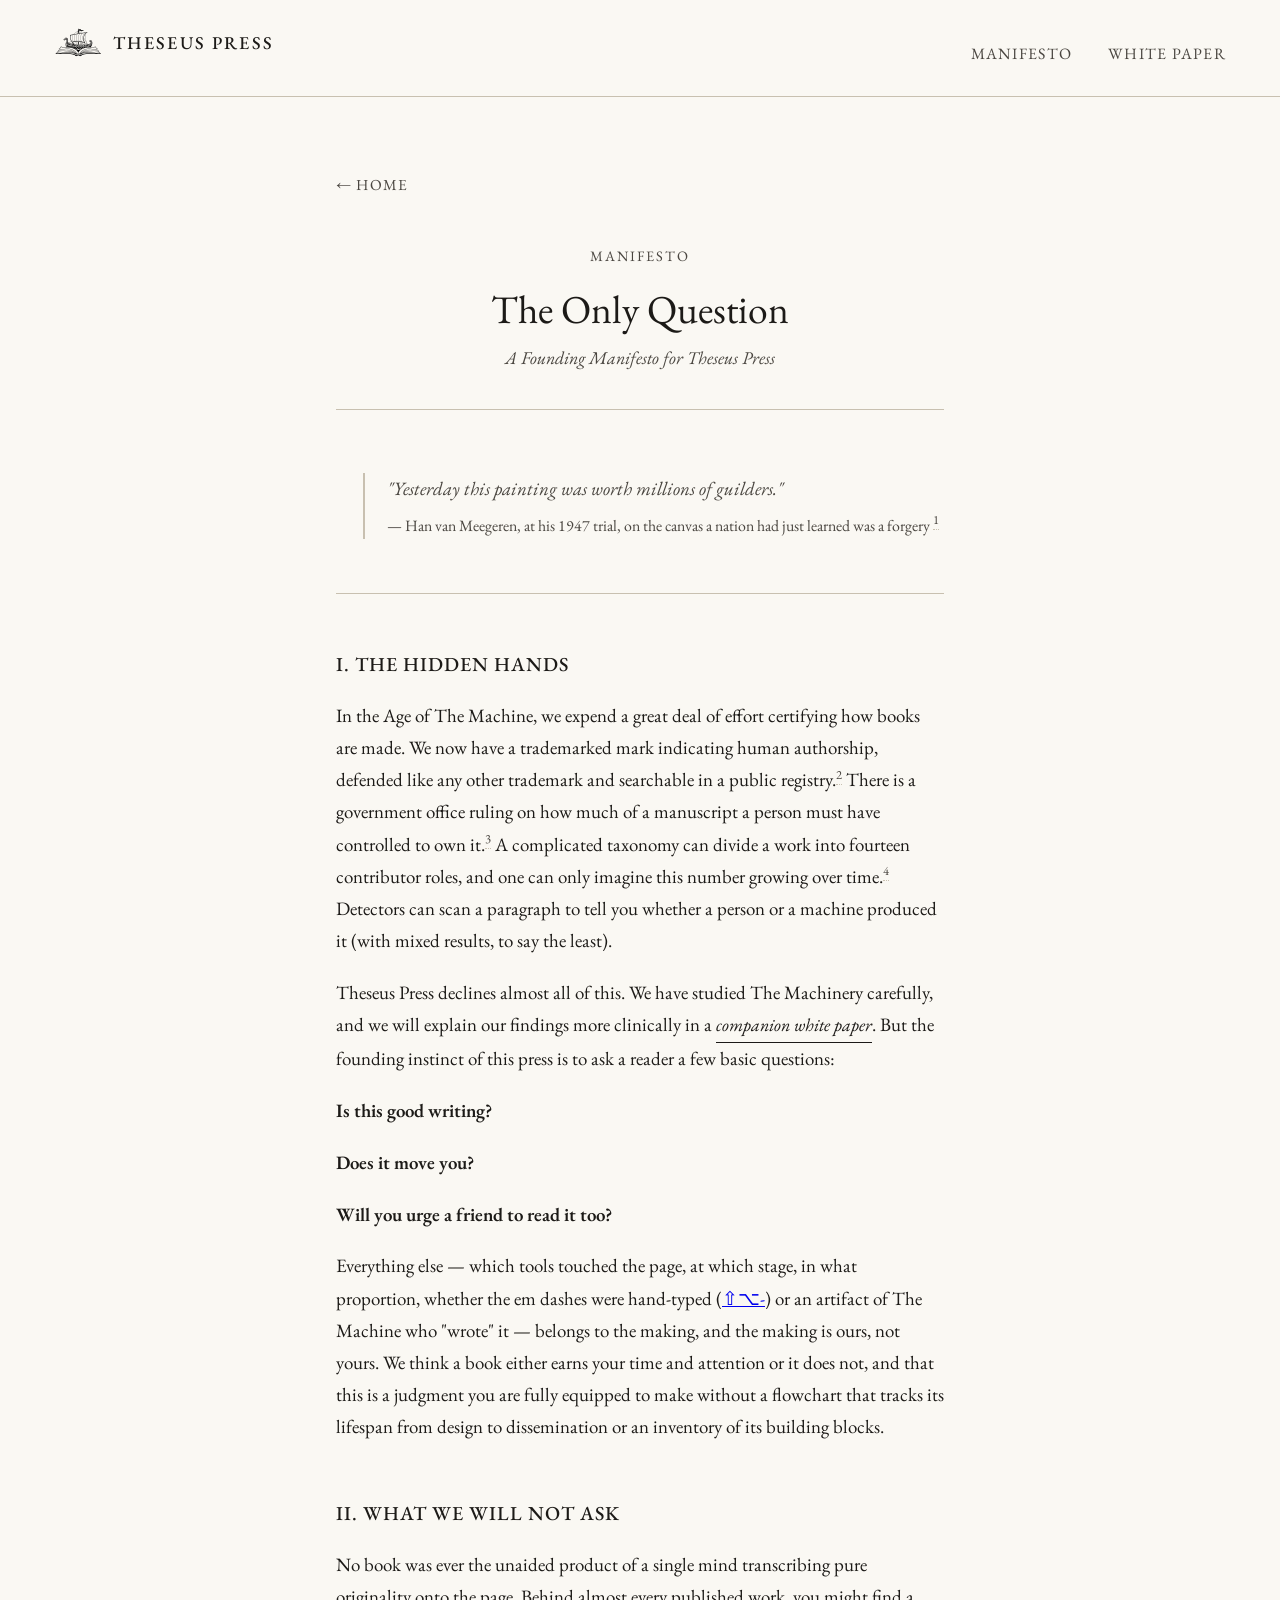
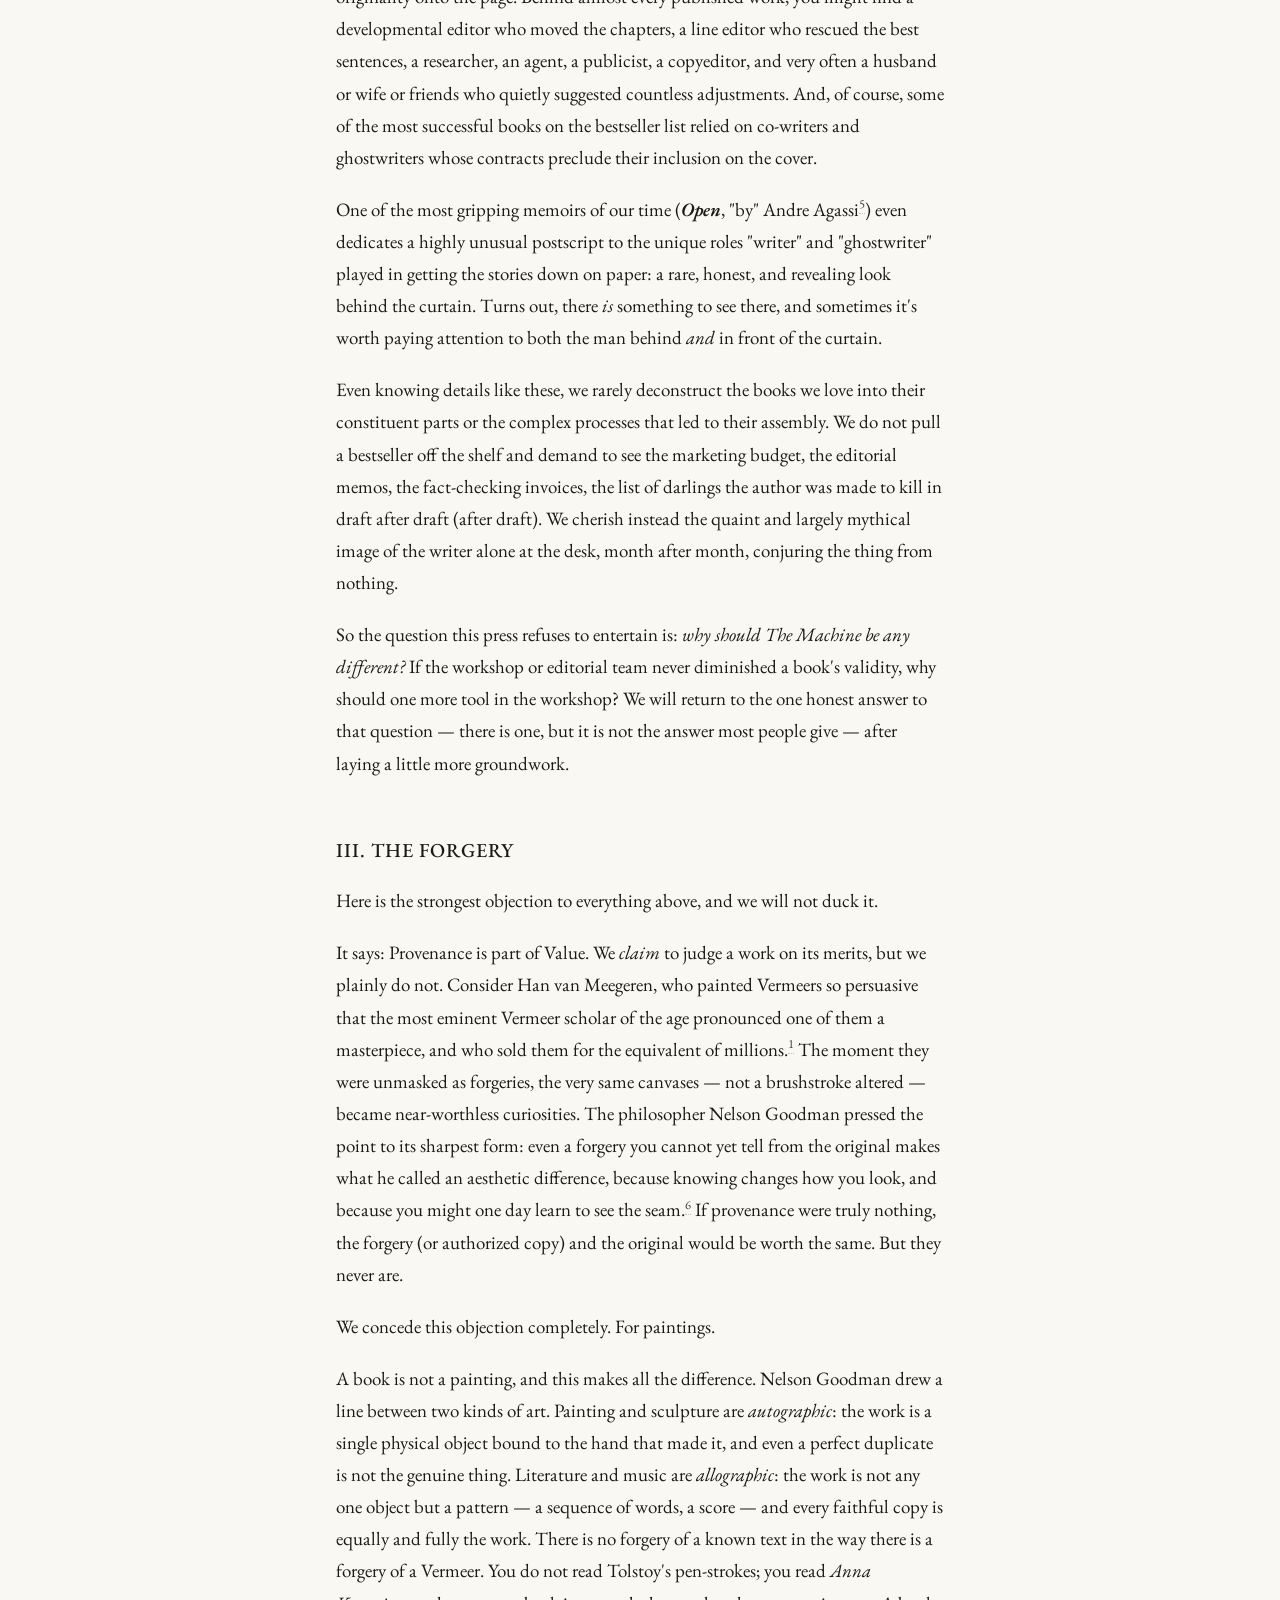
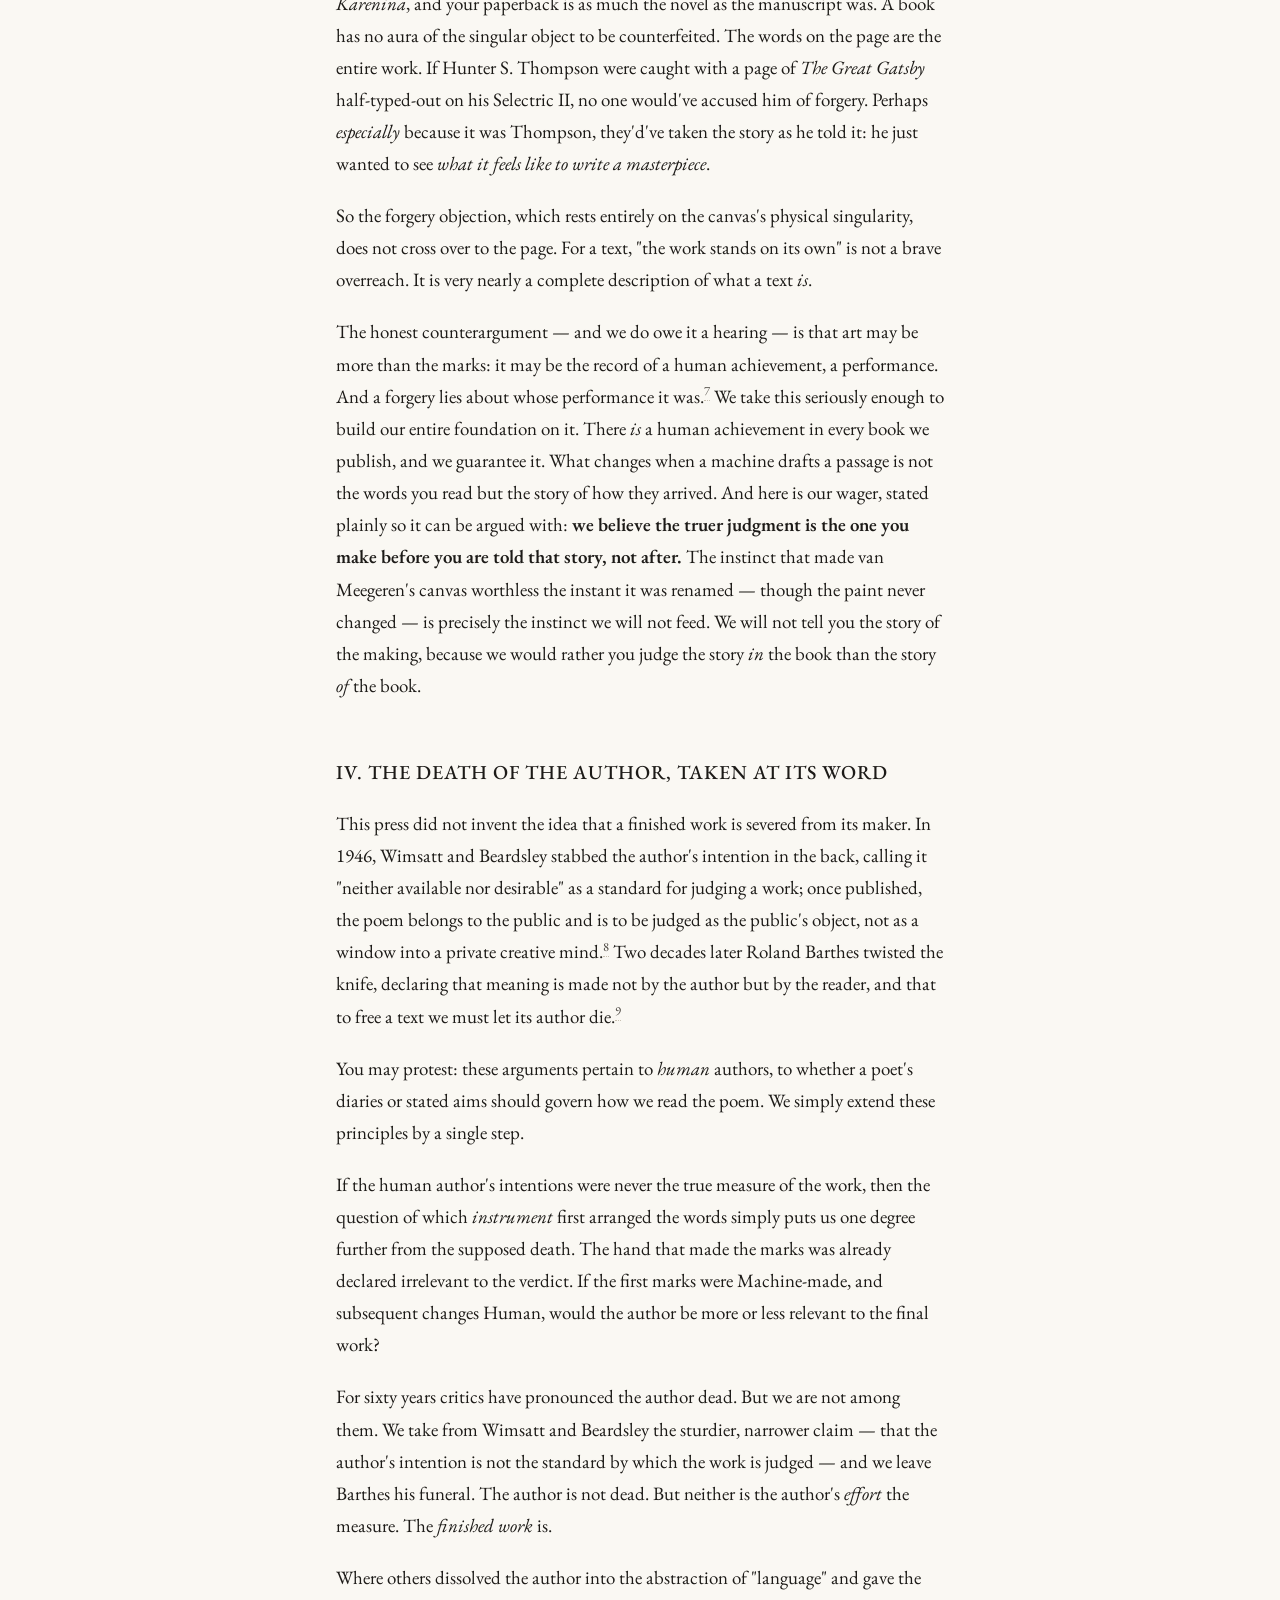
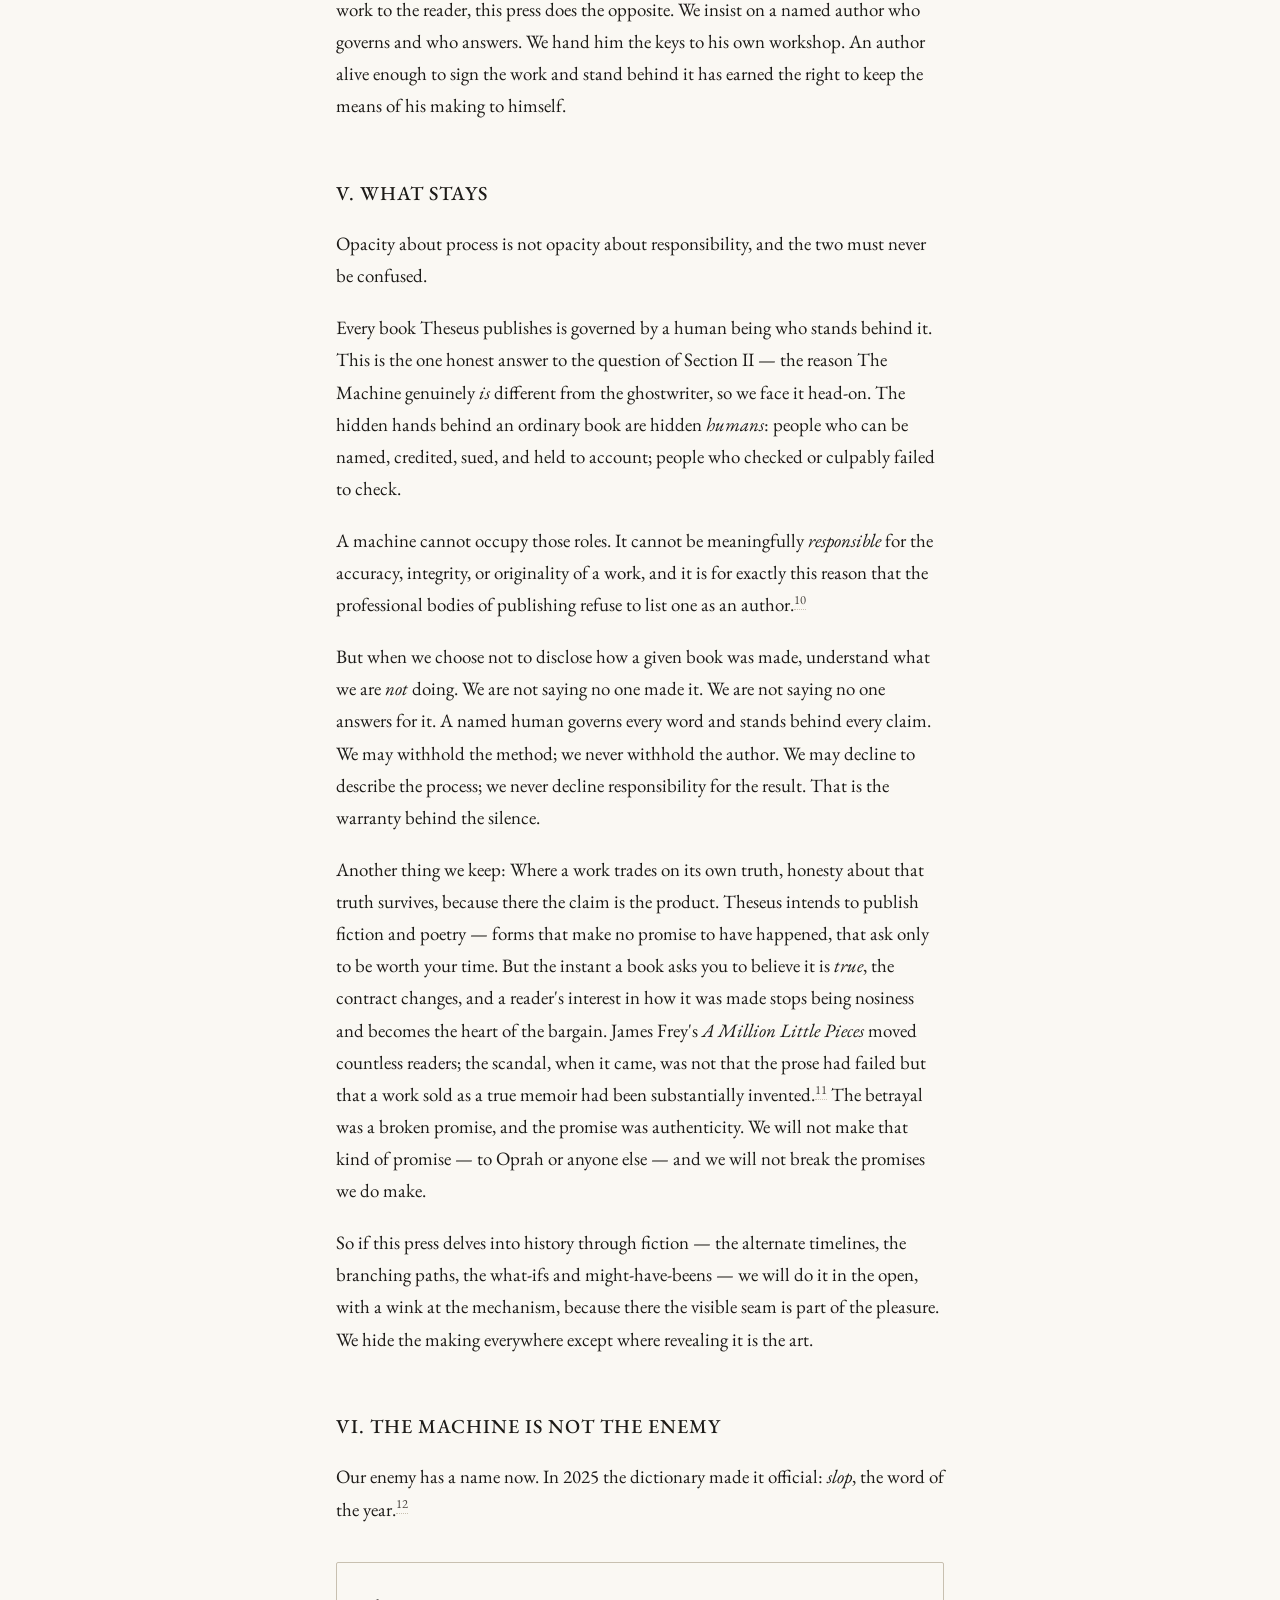
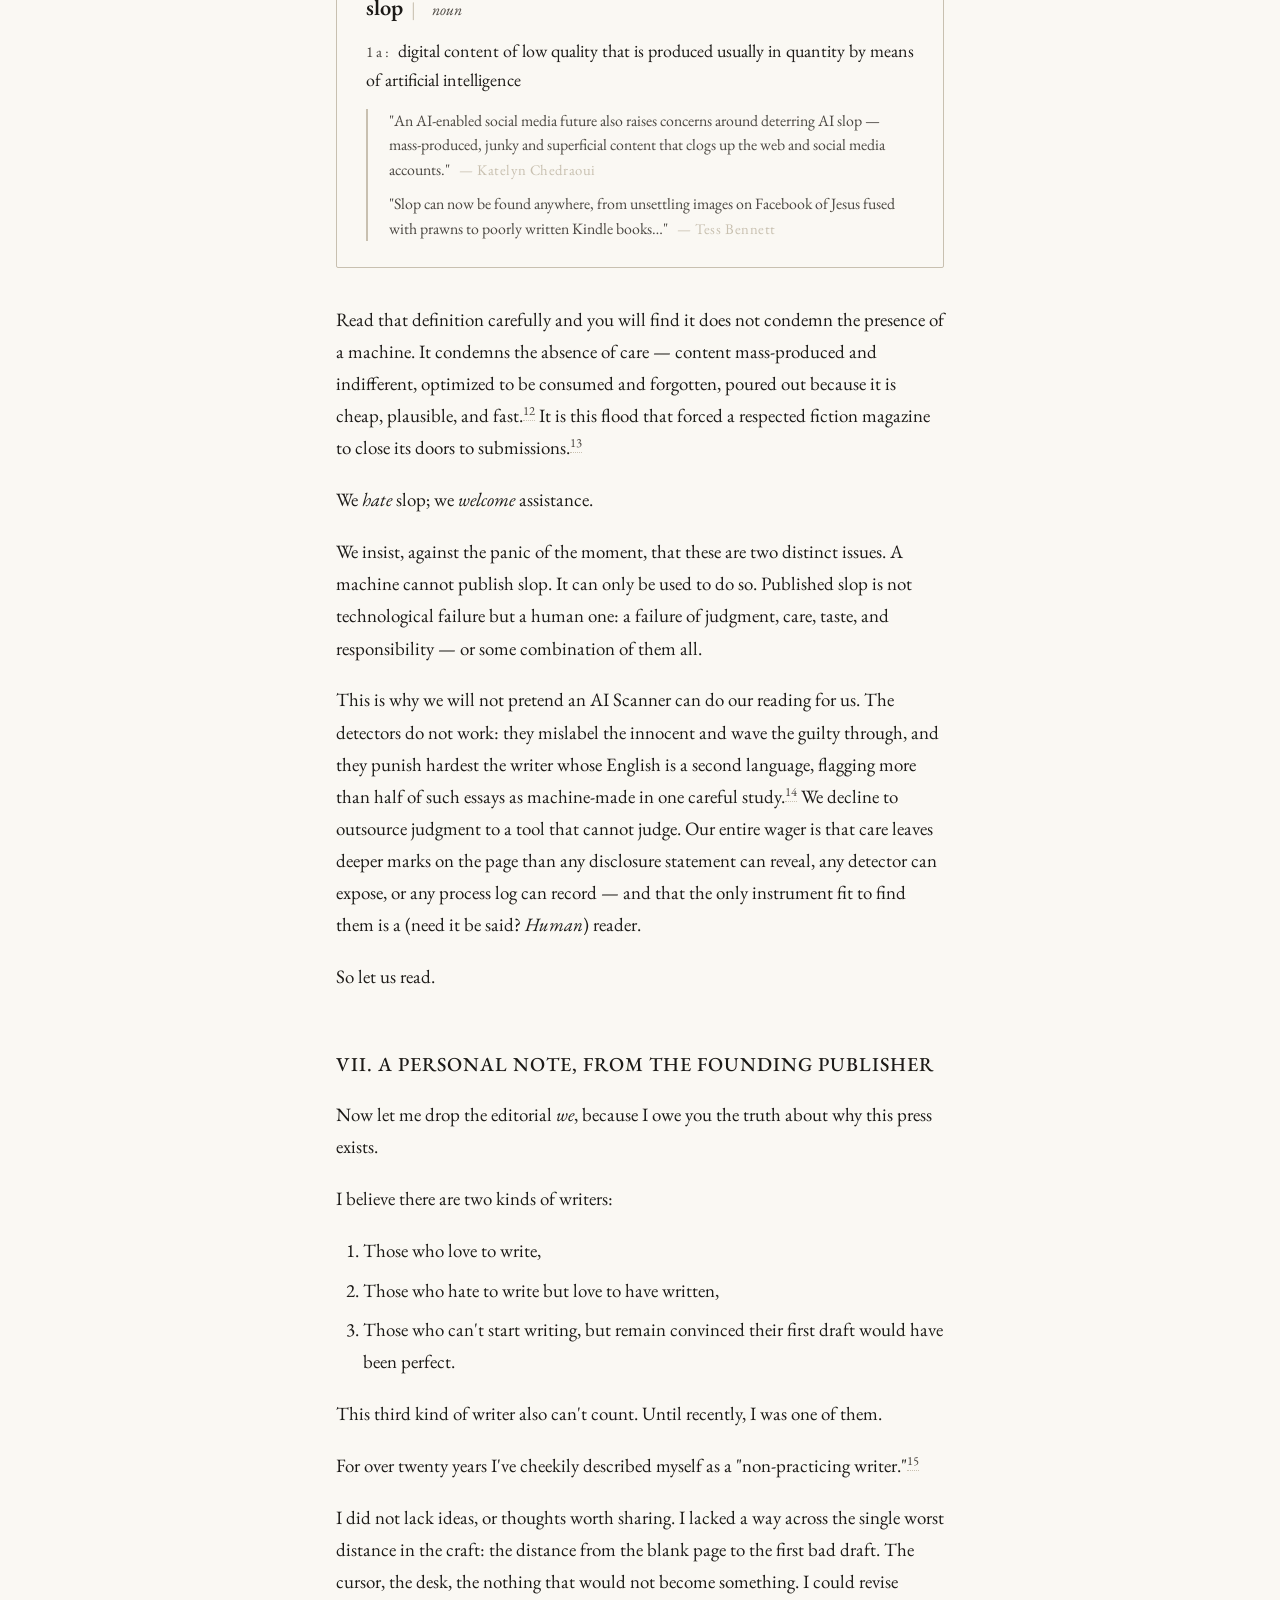
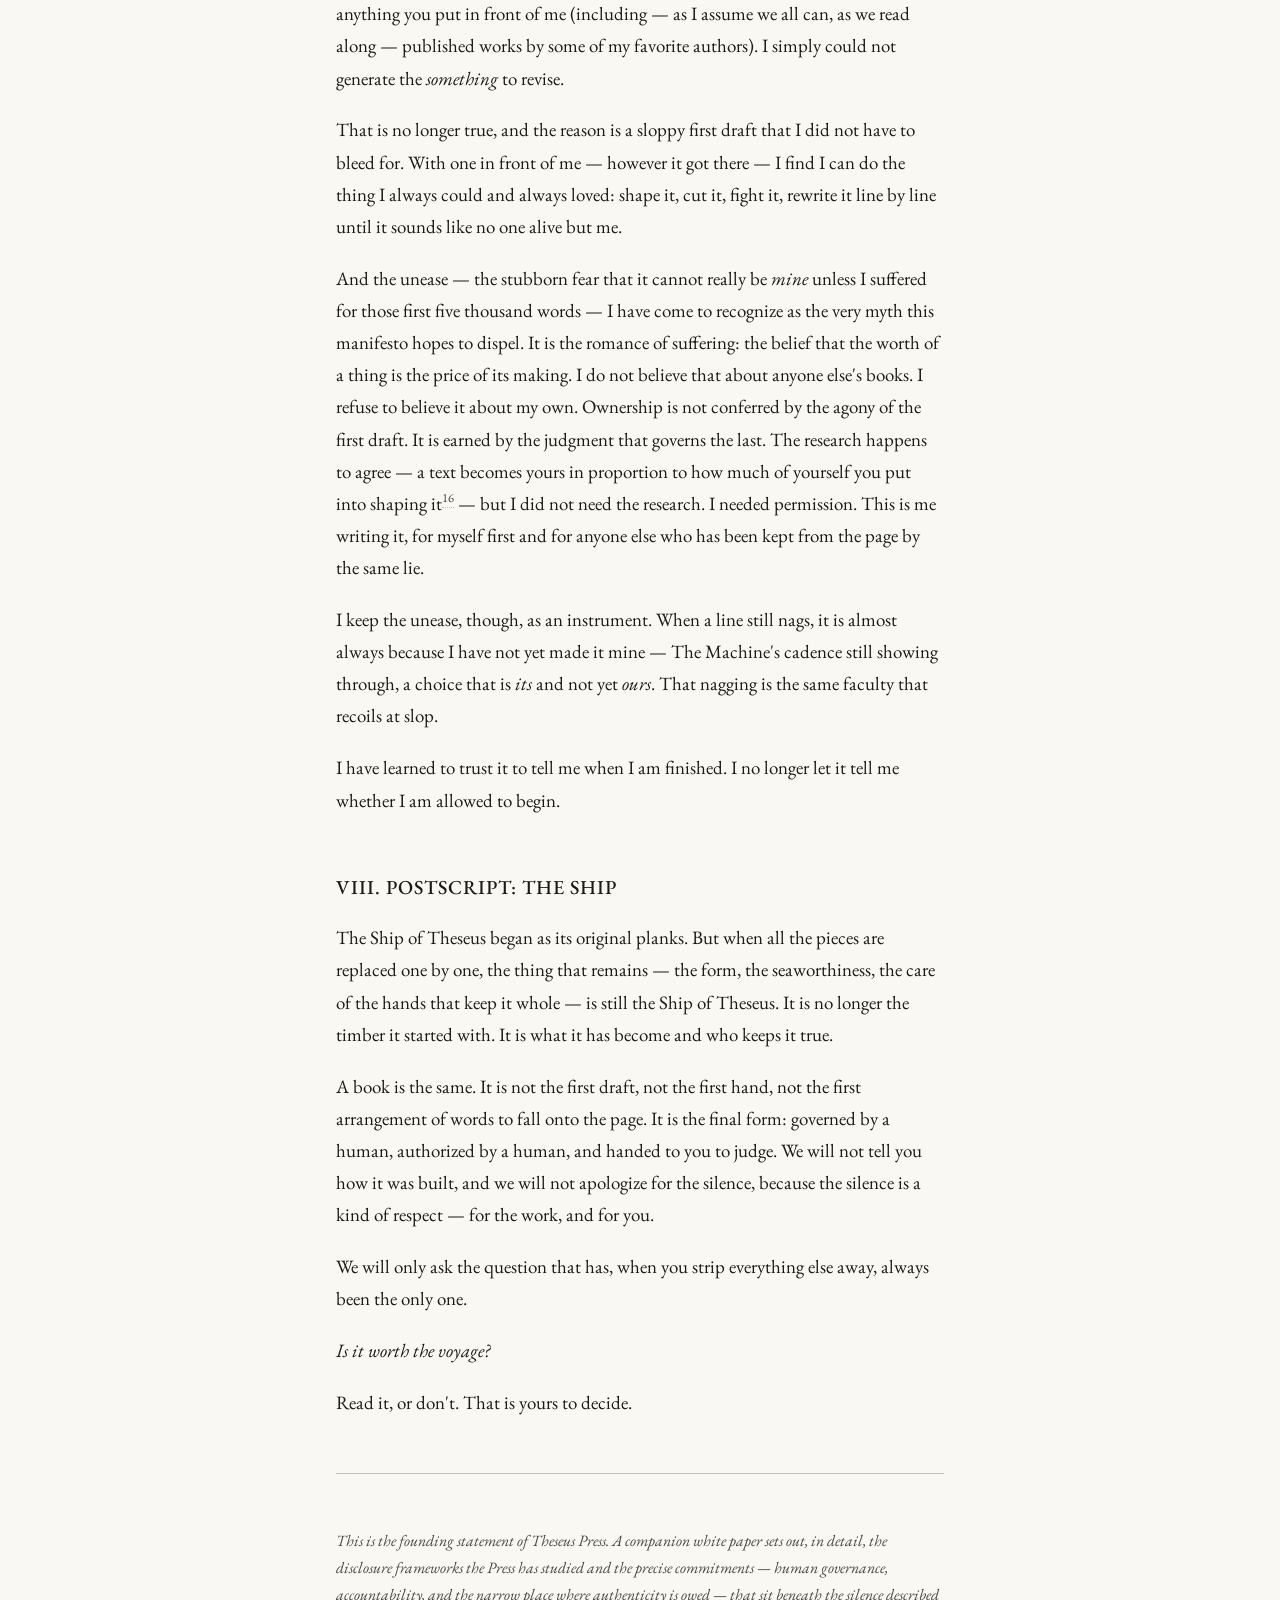
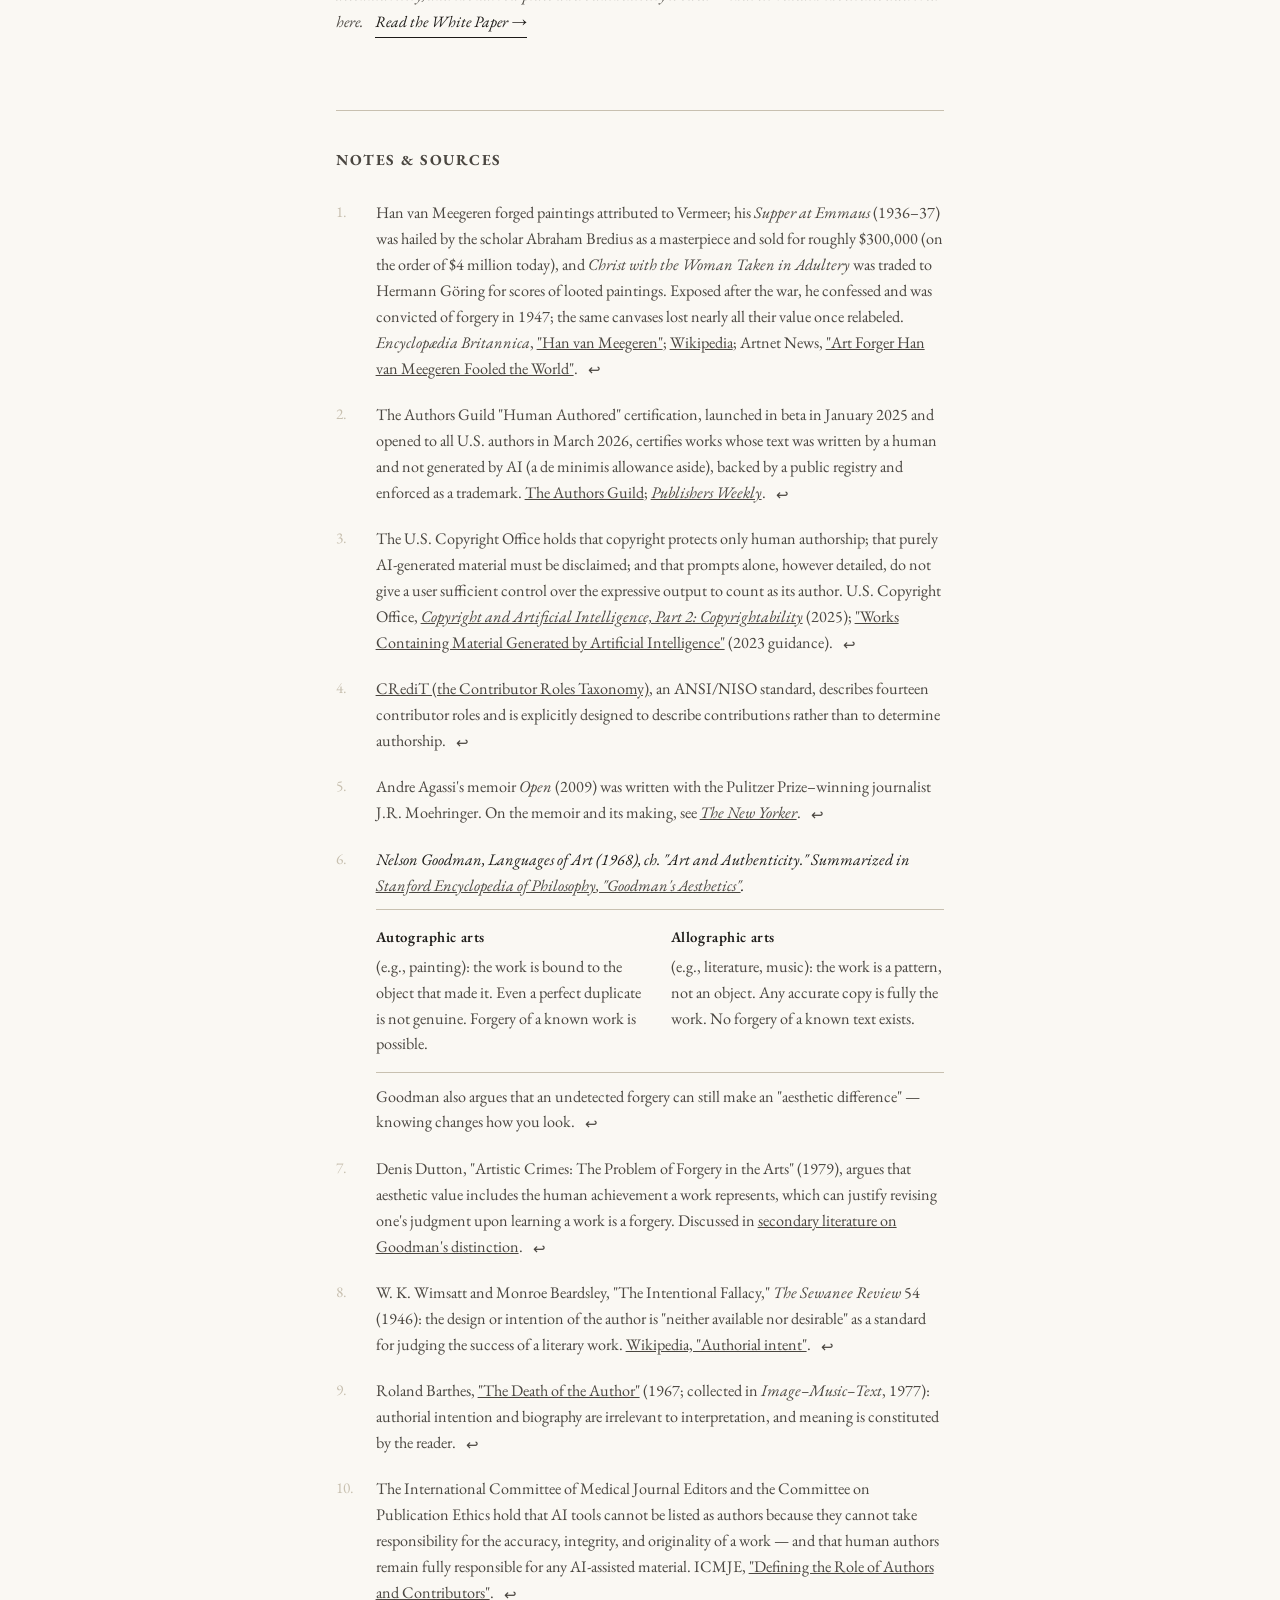
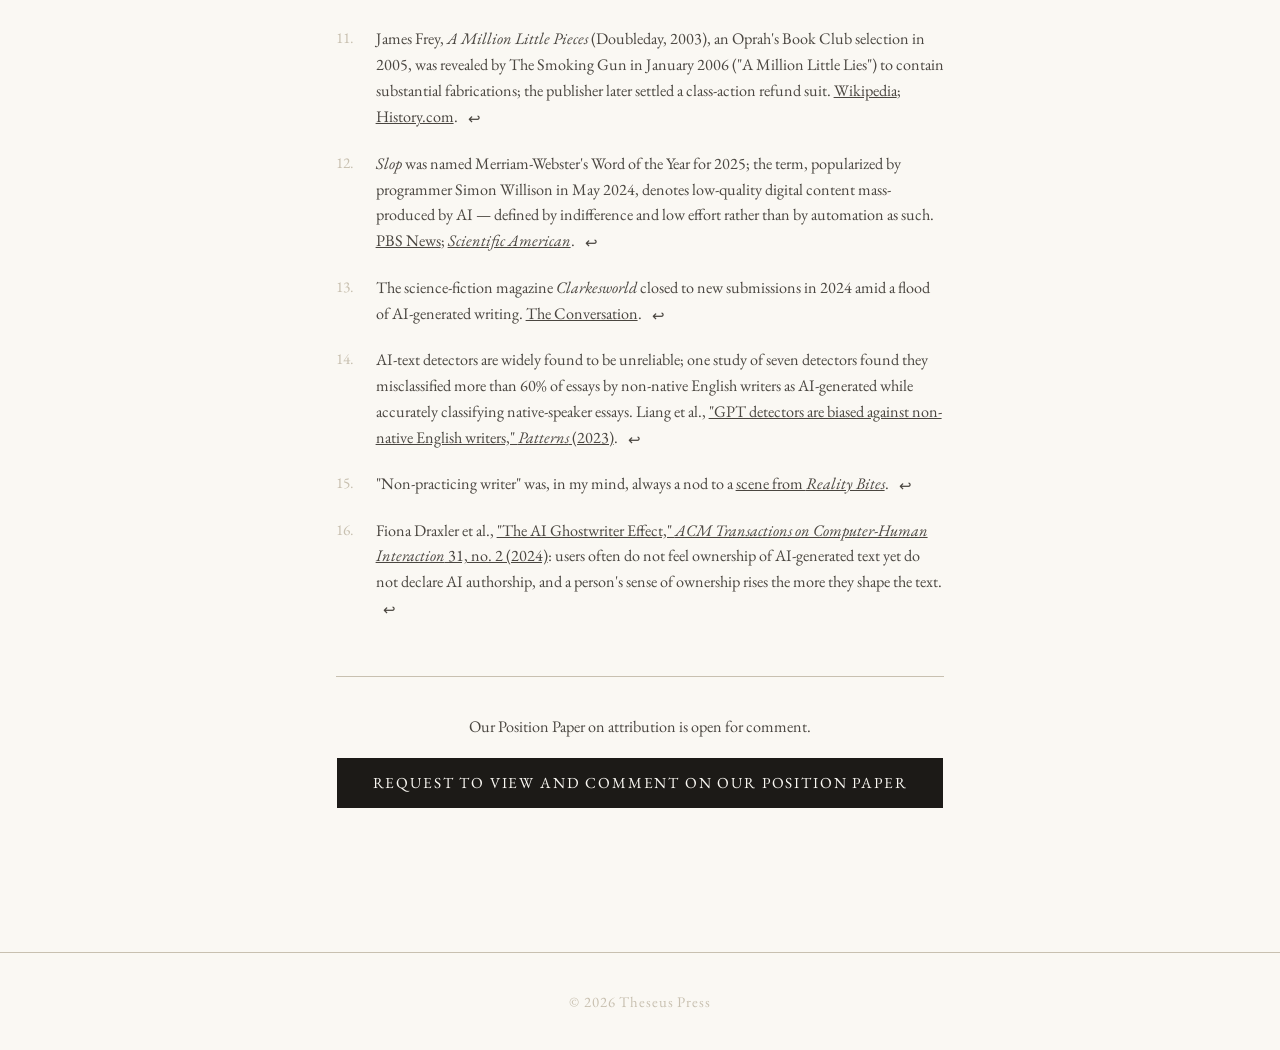
==== commit f5a6f2a6: "Update manifesto.html" ====
--- a/manifesto.html
+++ b/manifesto.html
@@ -174,7 +174,7 @@
                             <em>The New Yorker</em>.</span
                         ></span
                     >) even dedicates a highly unusual postscript to the unique
-                    role both "writer" and "ghostwriter" played in getting the
+                    roles "writer" and "ghostwriter" played in getting the
                     stories down on paper: a rare, honest, and revealing look
                     behind the curtain. Turns out, there <em>is</em> something
                     to see there, and sometimes it's worth paying attention to
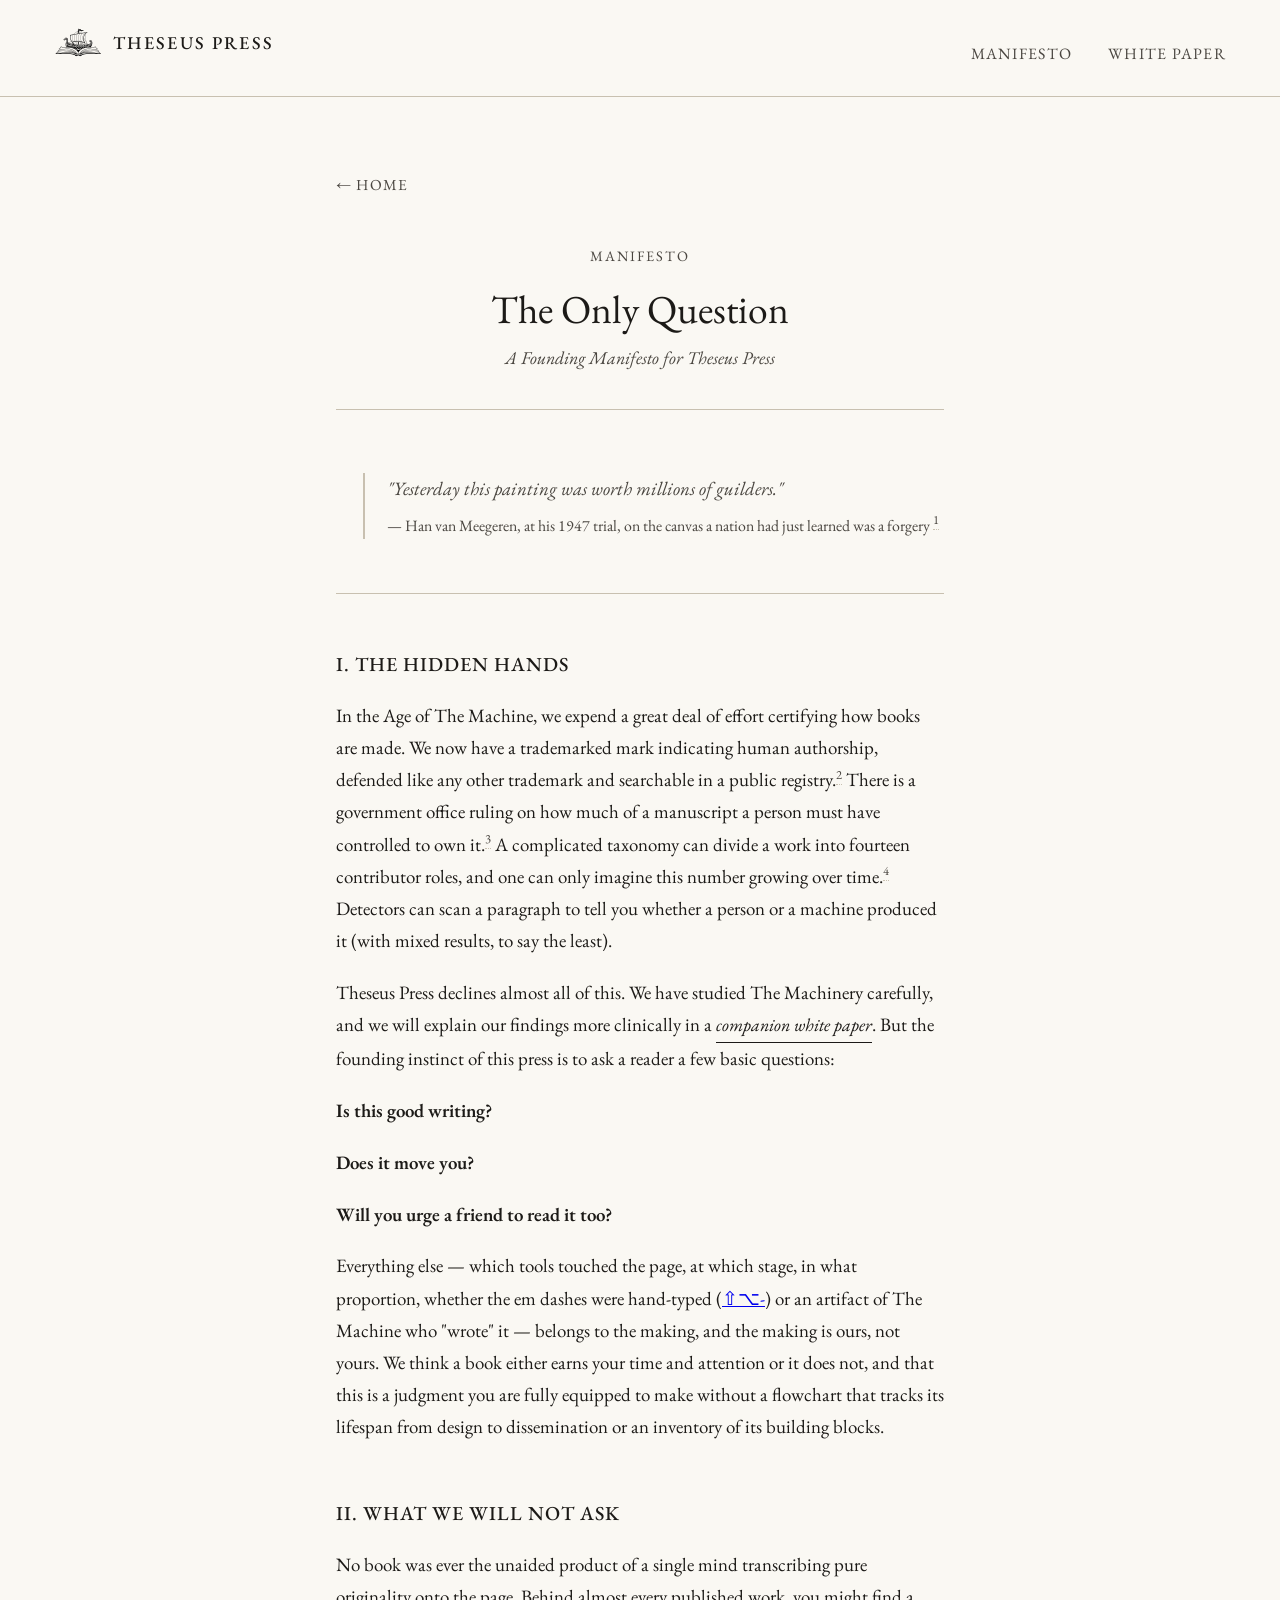
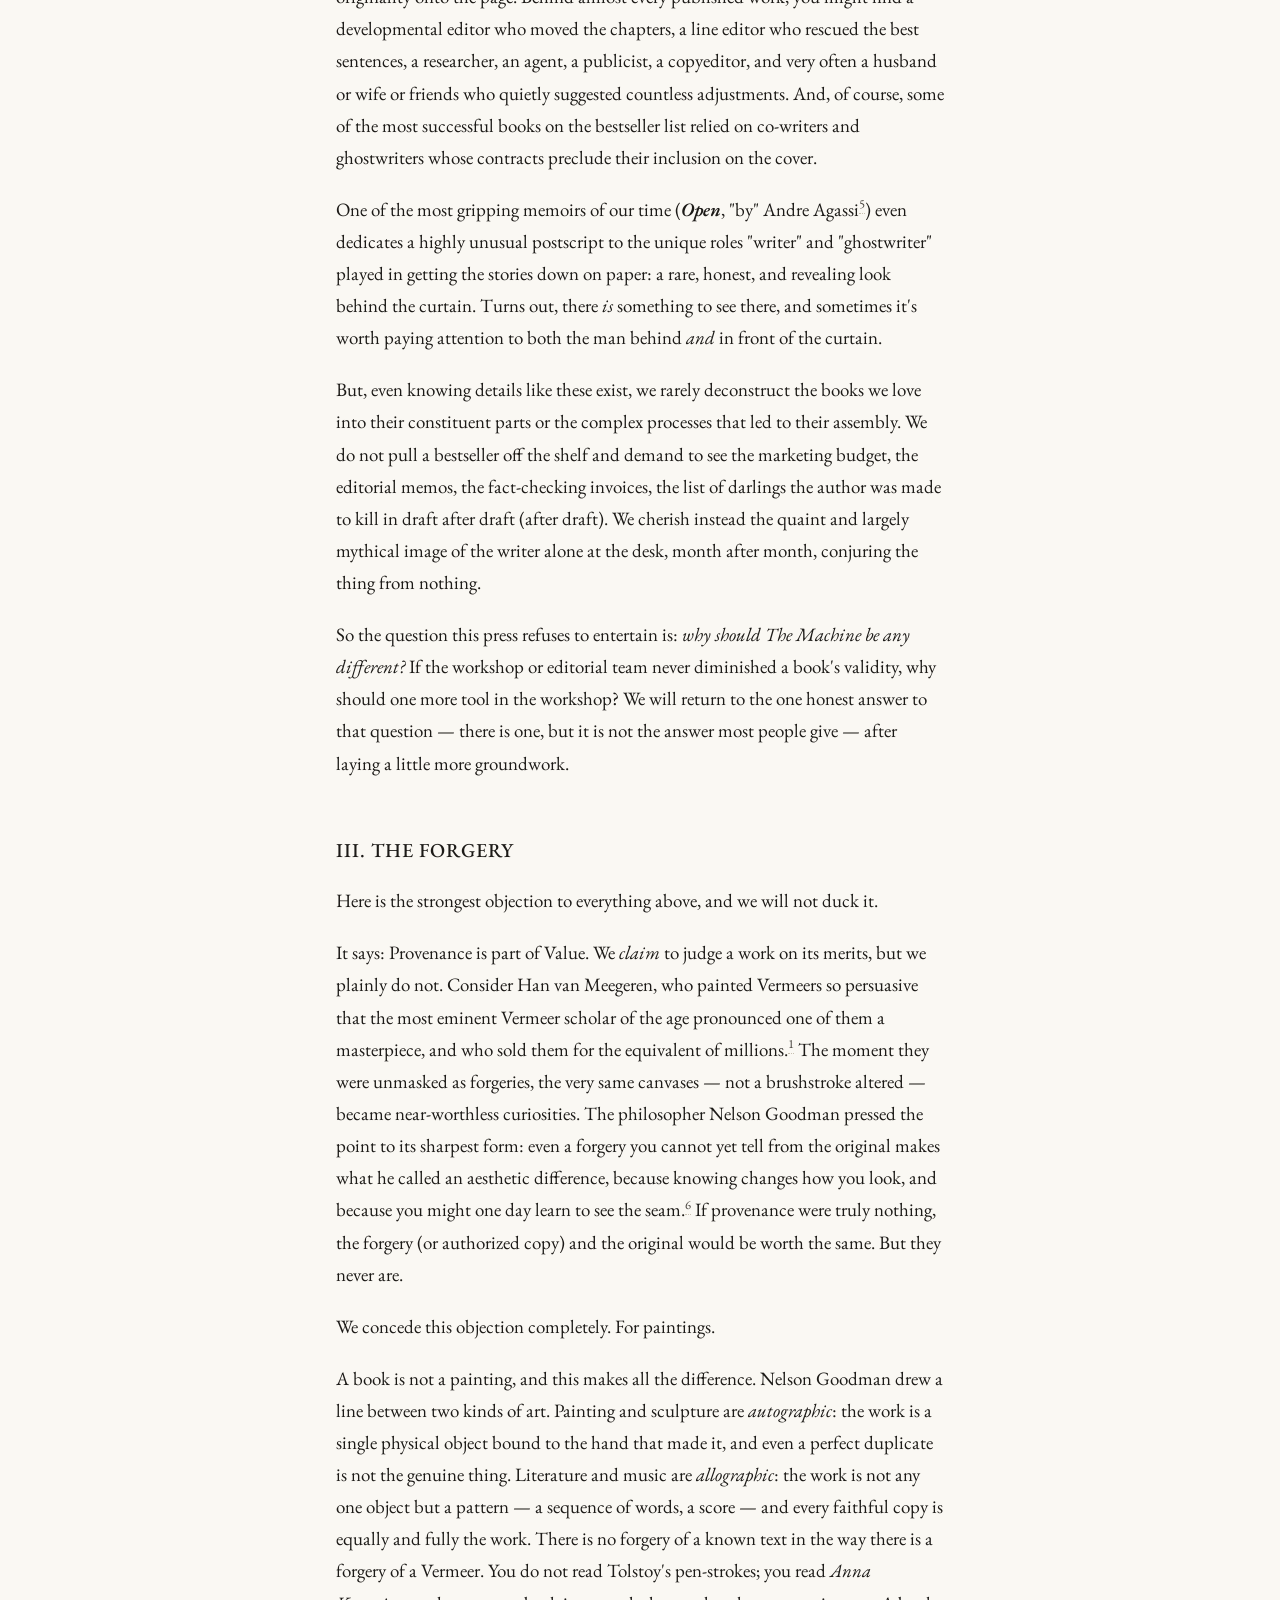
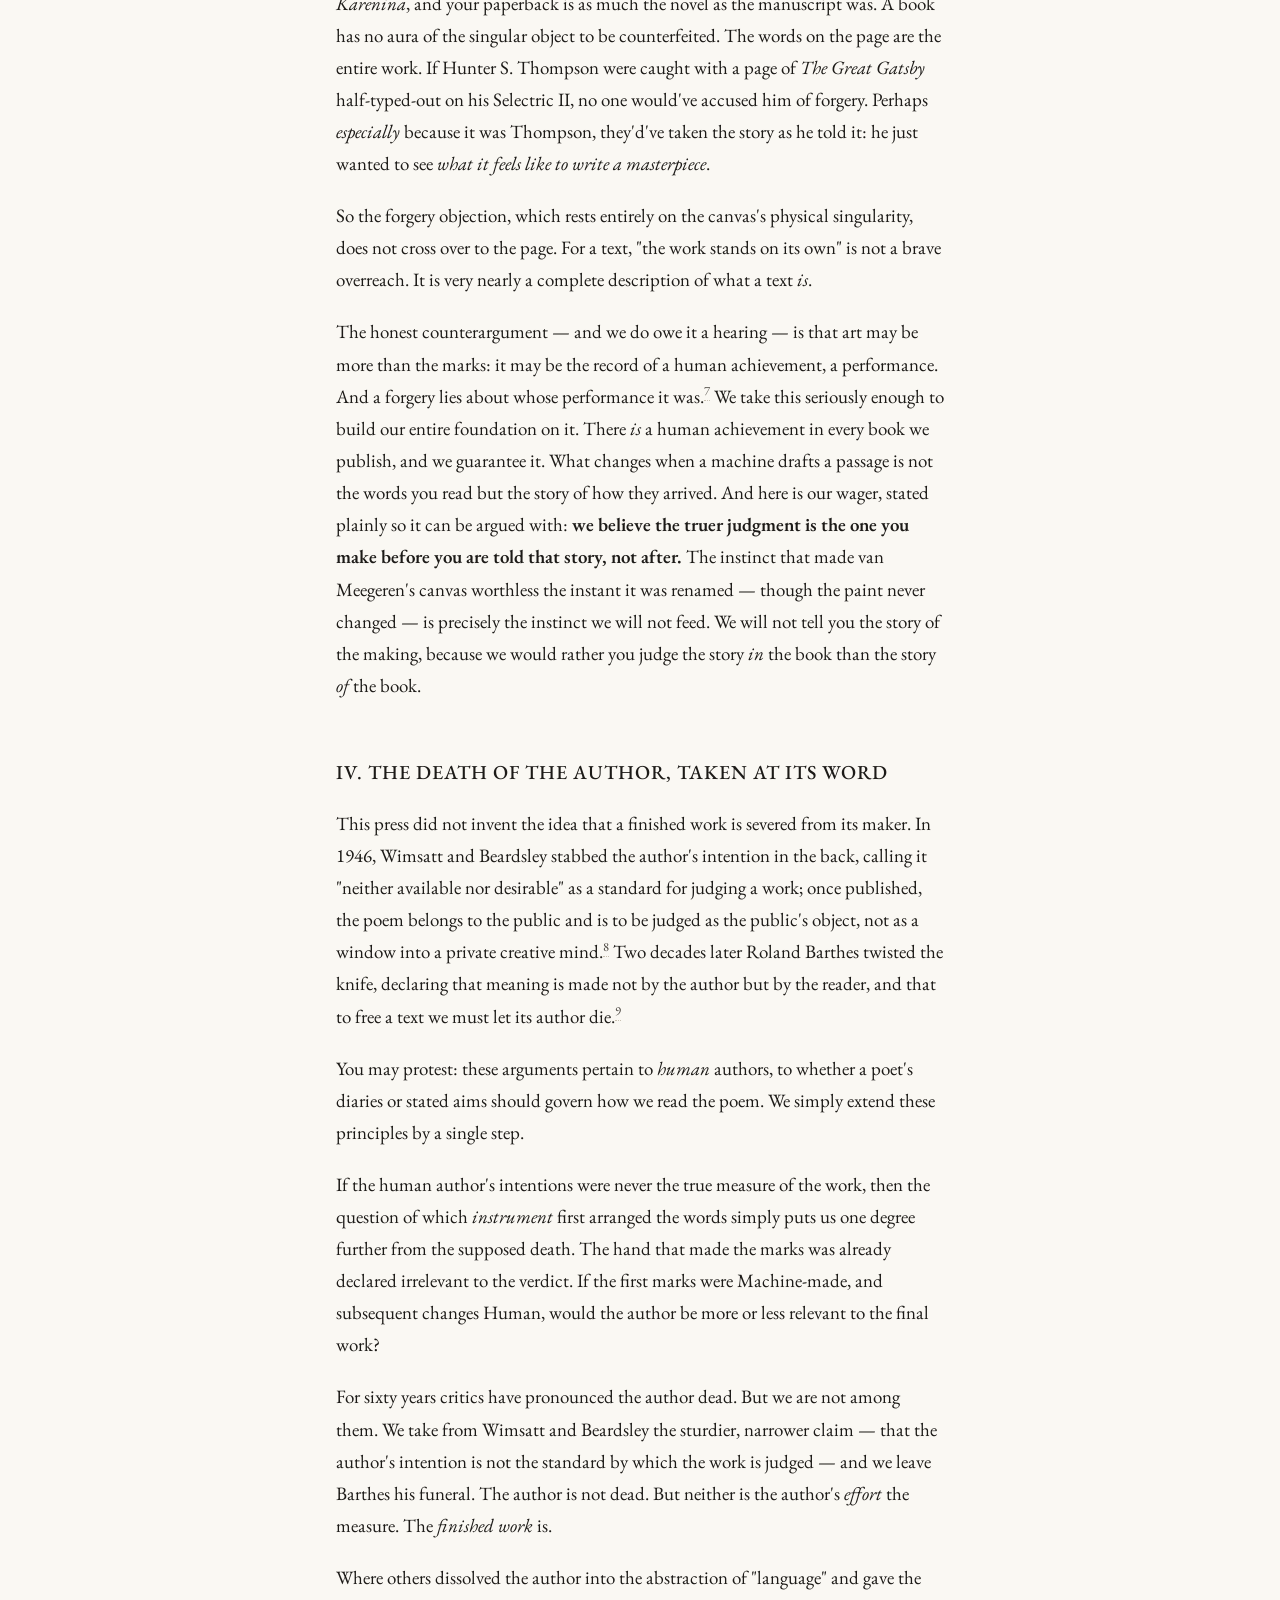
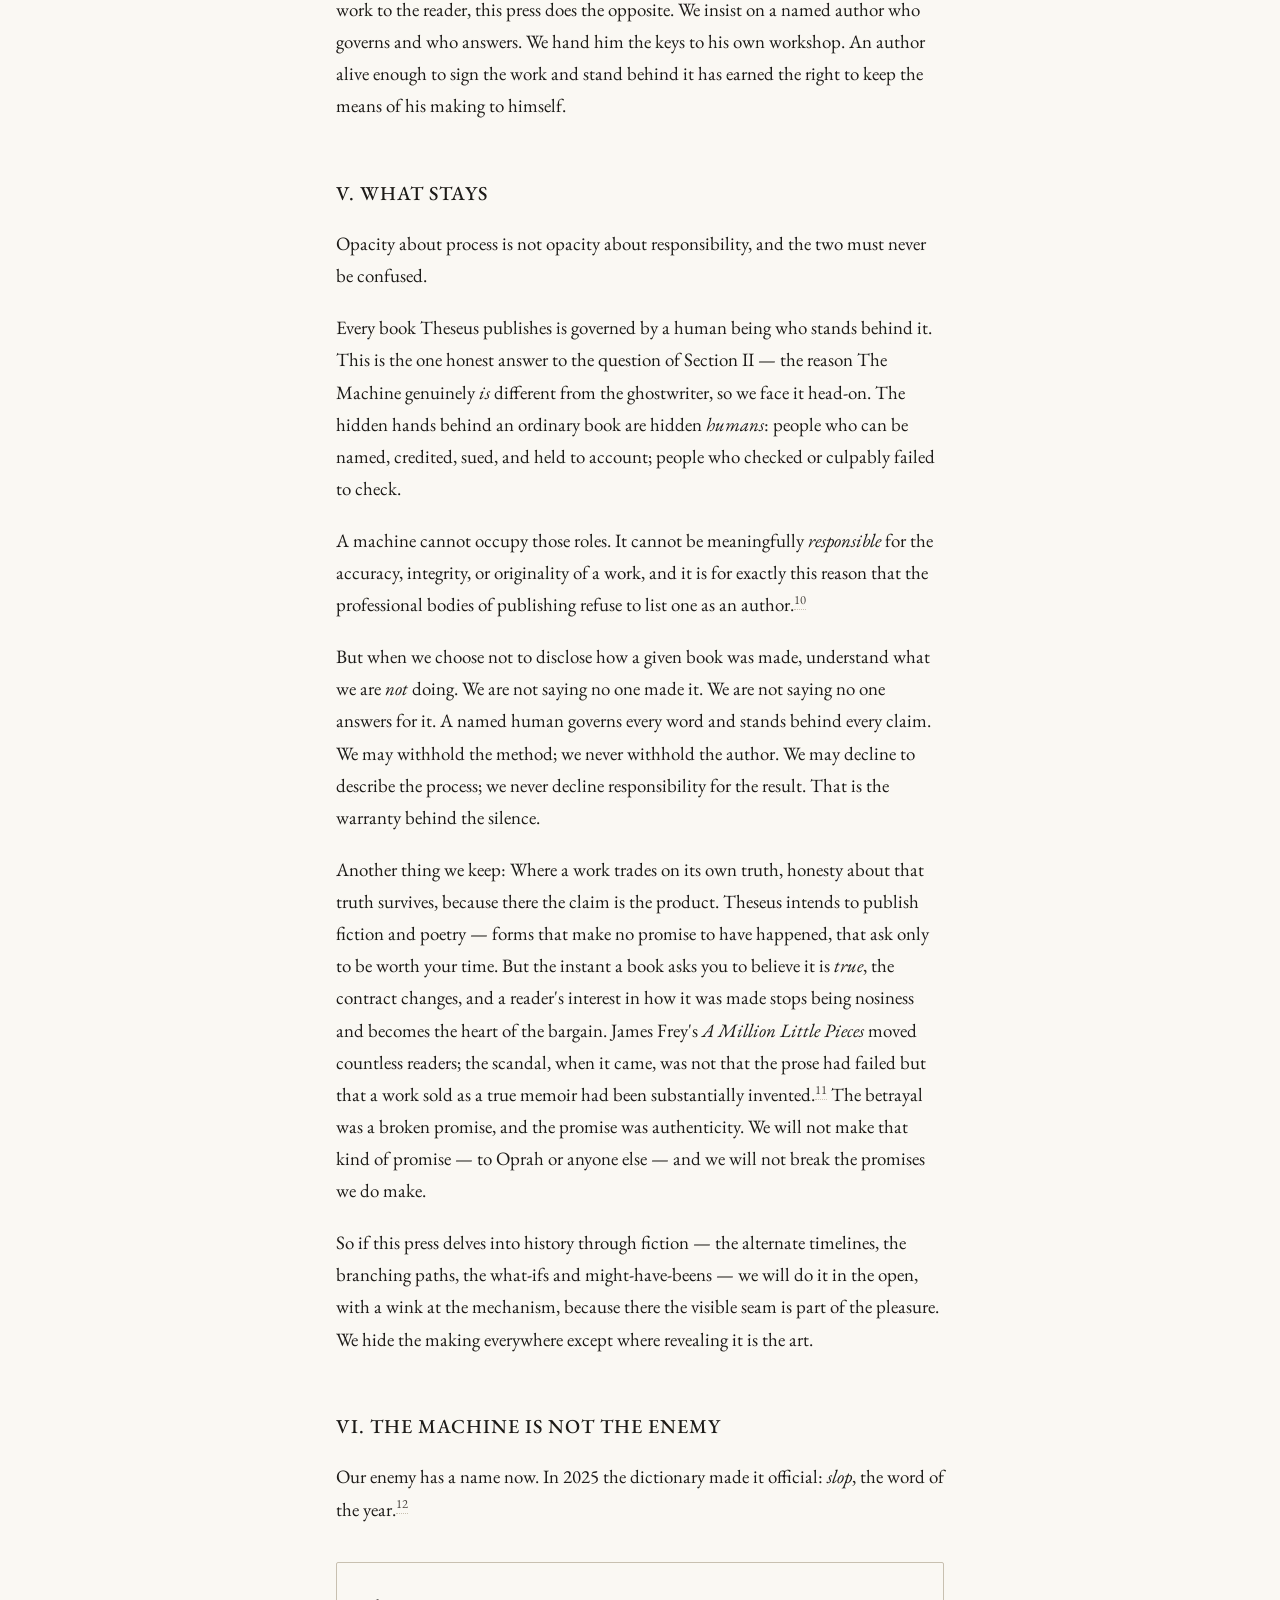
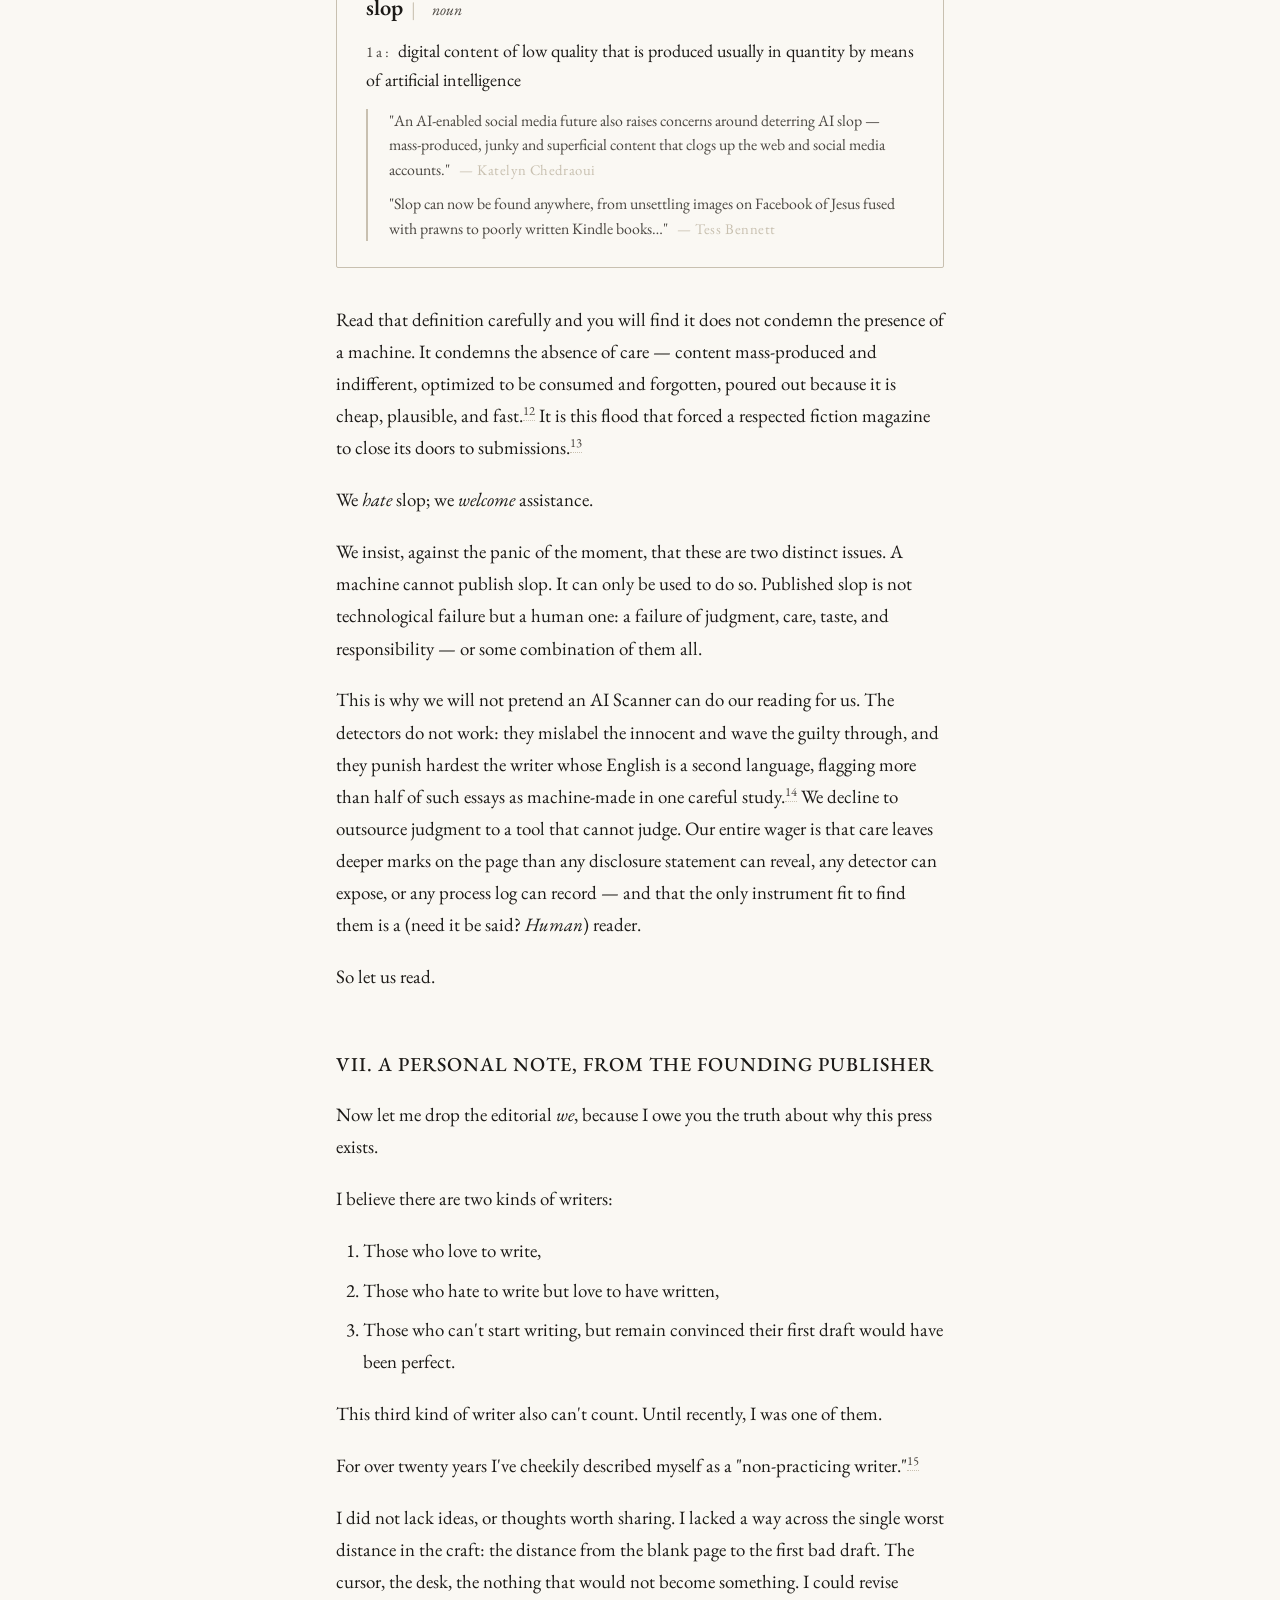
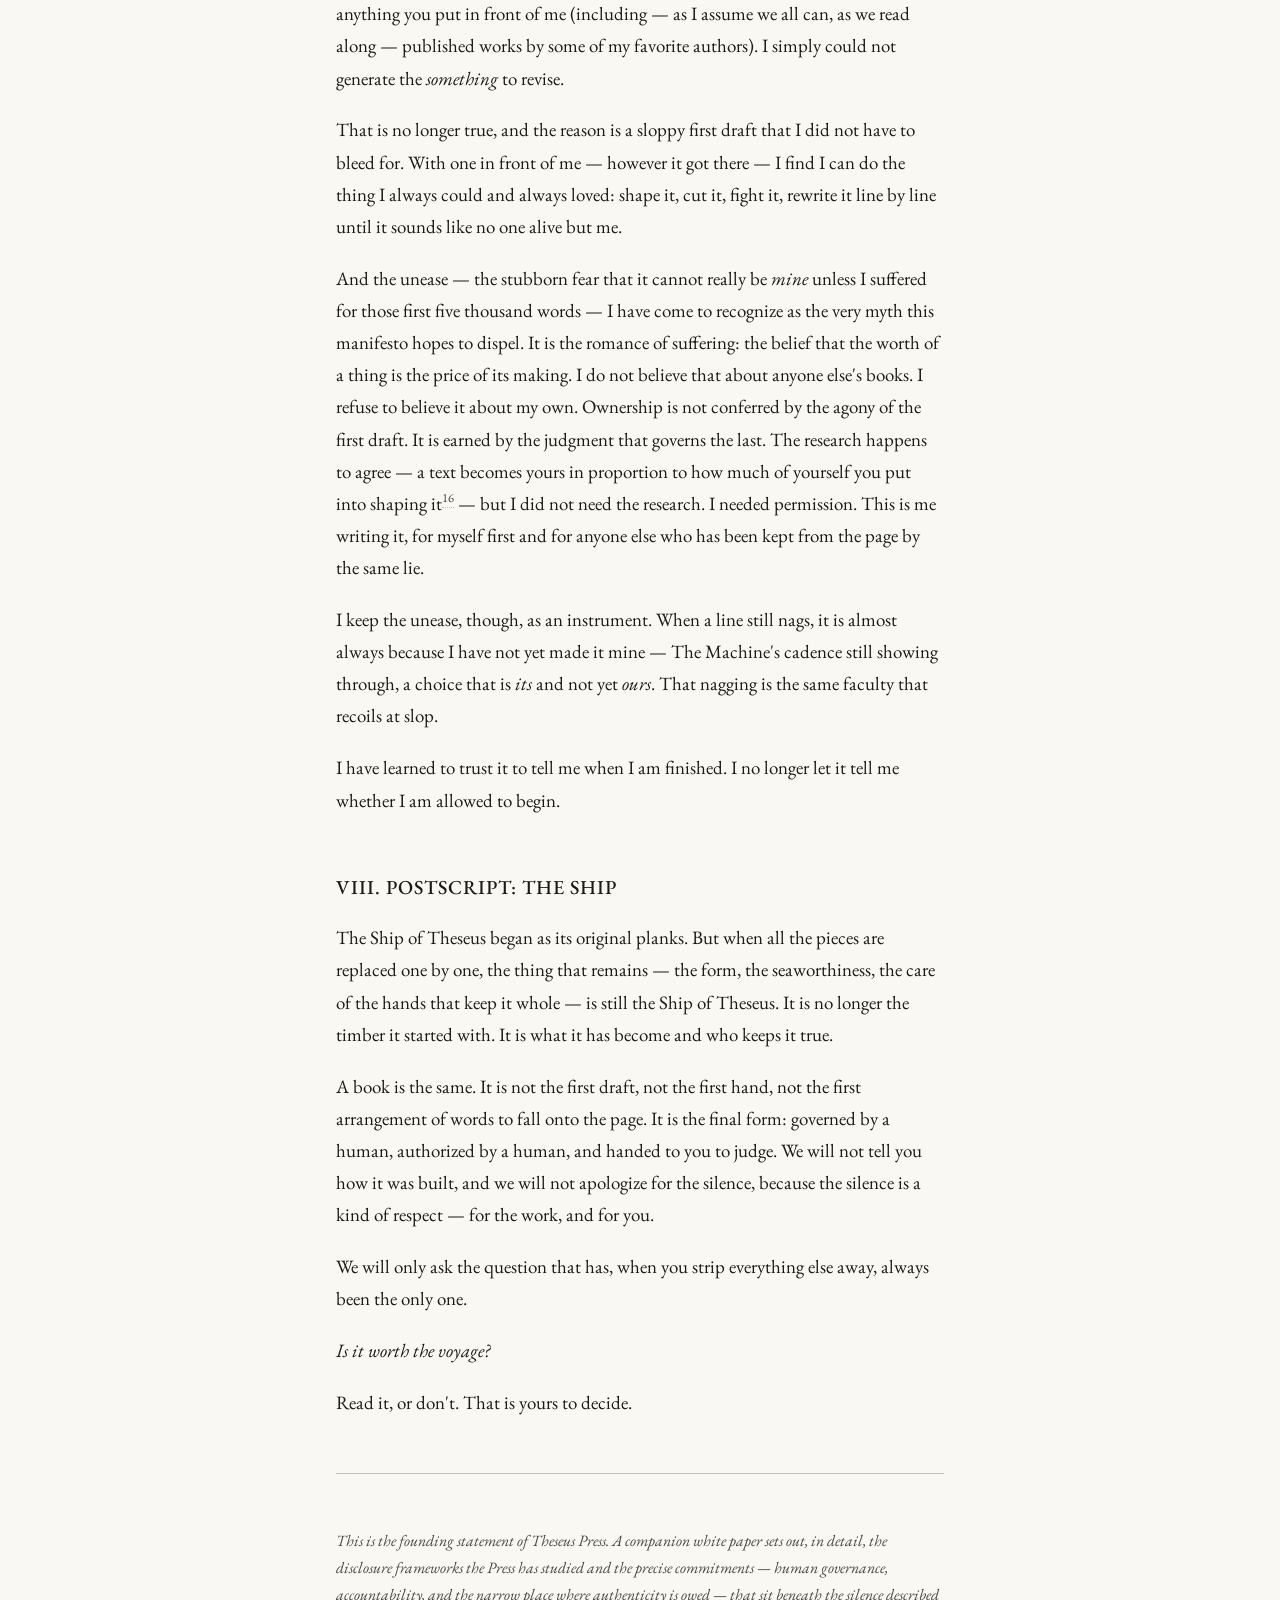
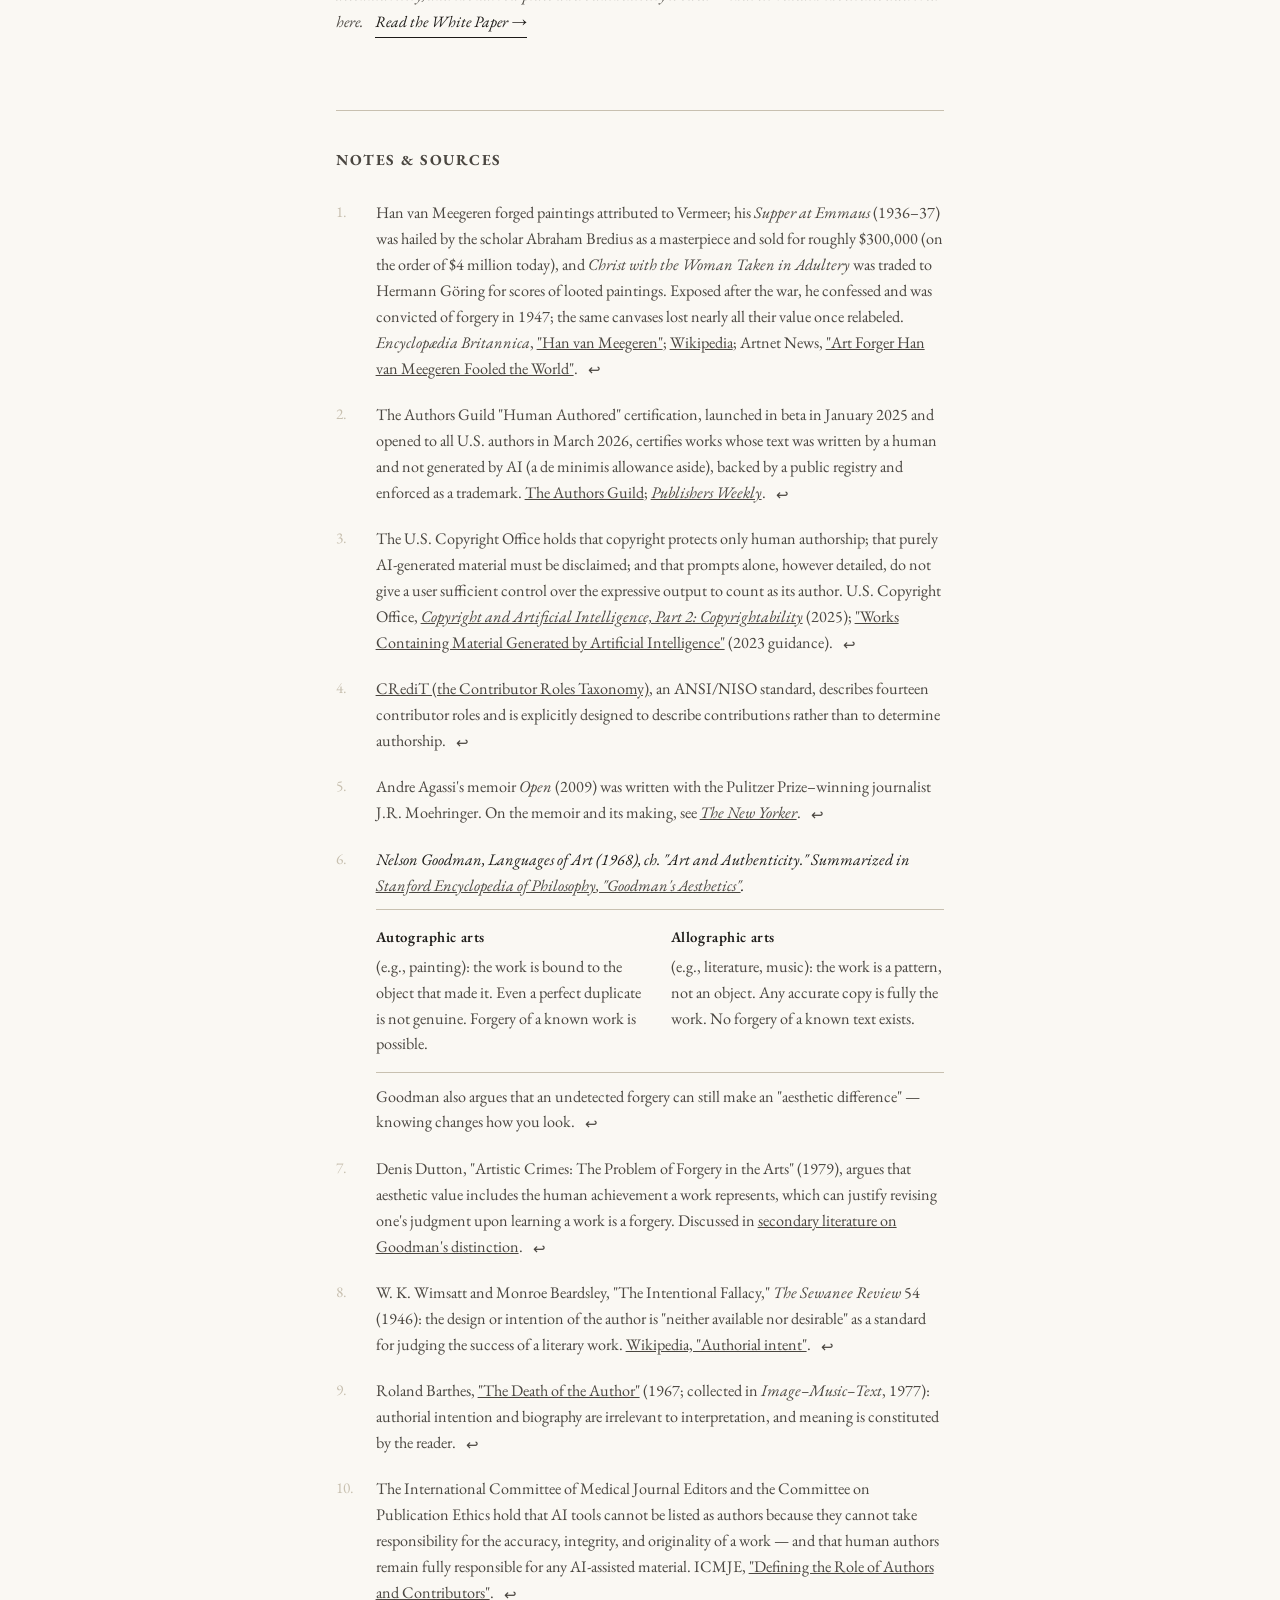
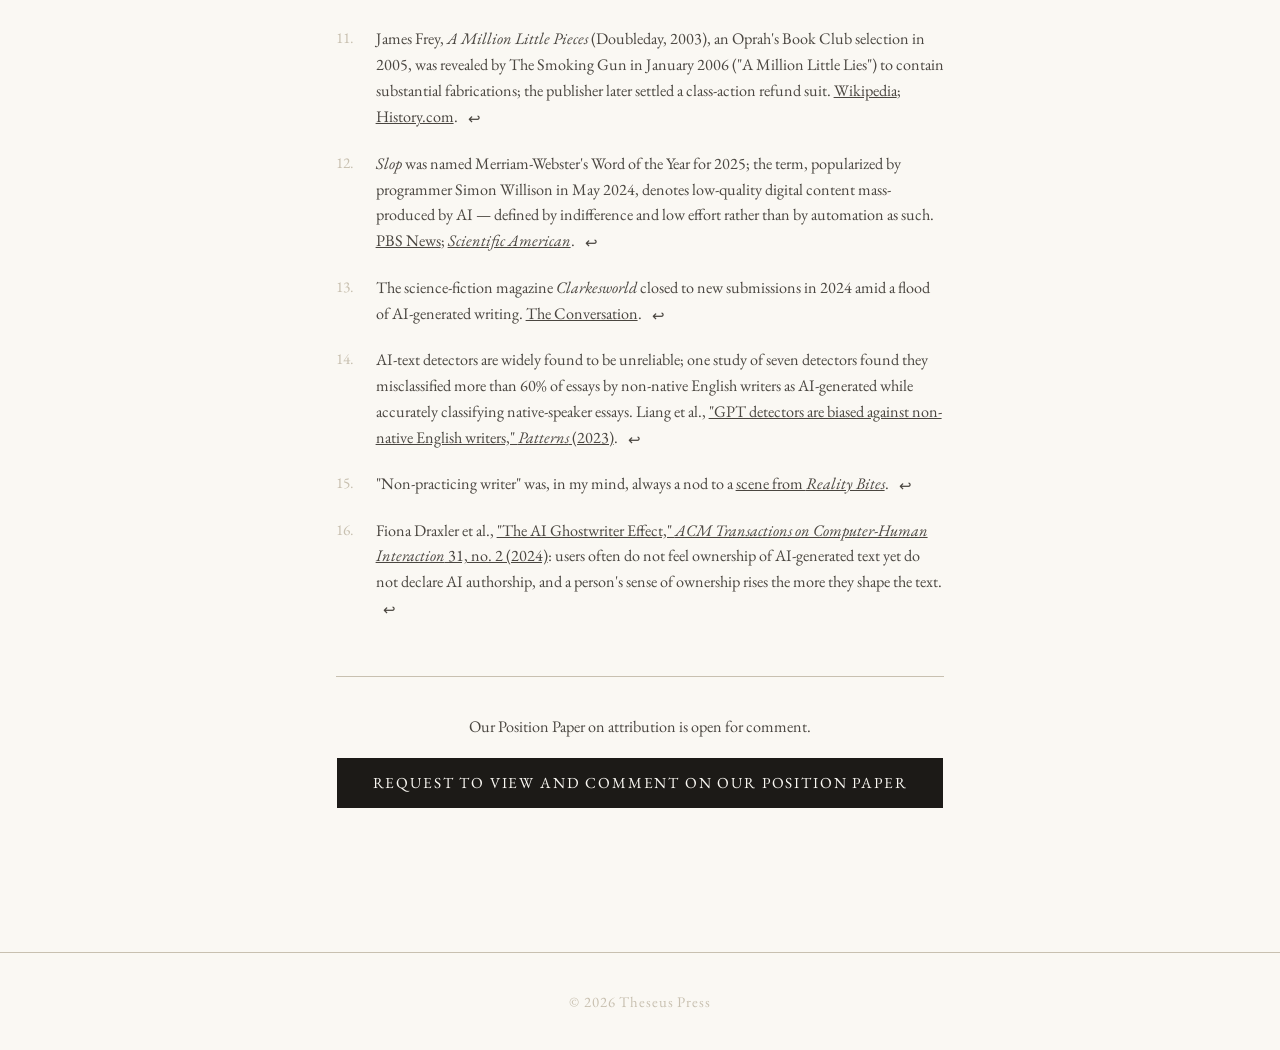
==== commit 4756fc71: "Update manifesto.html" ====
--- a/manifesto.html
+++ b/manifesto.html
@@ -182,15 +182,15 @@
                 </p>
 
                 <p>
-                    Even knowing details like these, we rarely deconstruct the
-                    books we love into their constituent parts or the complex
-                    processes that led to their assembly. We do not pull a
-                    bestseller off the shelf and demand to see the marketing
-                    budget, the editorial memos, the fact-checking invoices, the
-                    list of darlings the author was made to kill in draft after
-                    draft (after draft). We cherish instead the quaint and
-                    largely mythical image of the writer alone at the desk,
-                    month after month, conjuring the thing from nothing.
+                    But, even knowing details like these exist, we rarely
+                    deconstruct the books we love into their constituent parts
+                    or the complex processes that led to their assembly. We do
+                    not pull a bestseller off the shelf and demand to see the
+                    marketing budget, the editorial memos, the fact-checking
+                    invoices, the list of darlings the author was made to kill
+                    in draft after draft (after draft). We cherish instead the
+                    quaint and largely mythical image of the writer alone at the
+                    desk, month after month, conjuring the thing from nothing.
                 </p>
 
                 <p>
